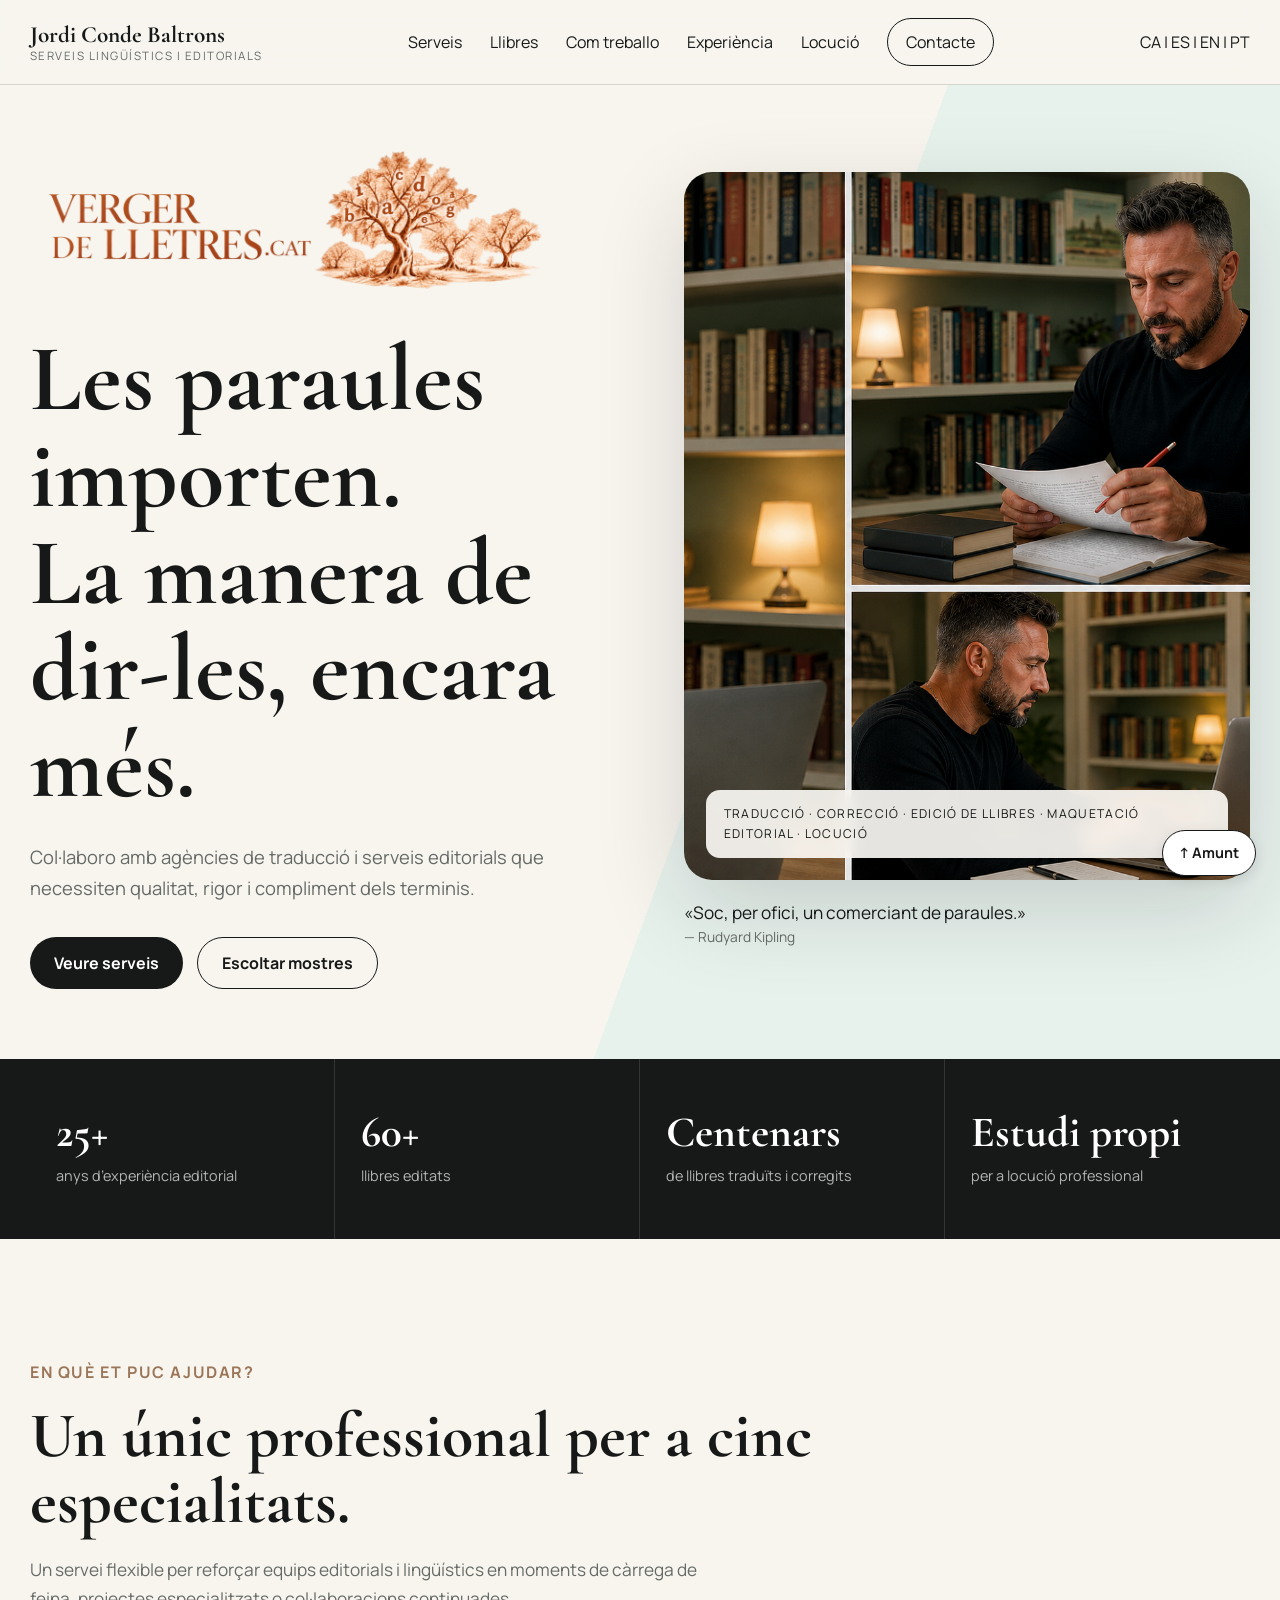
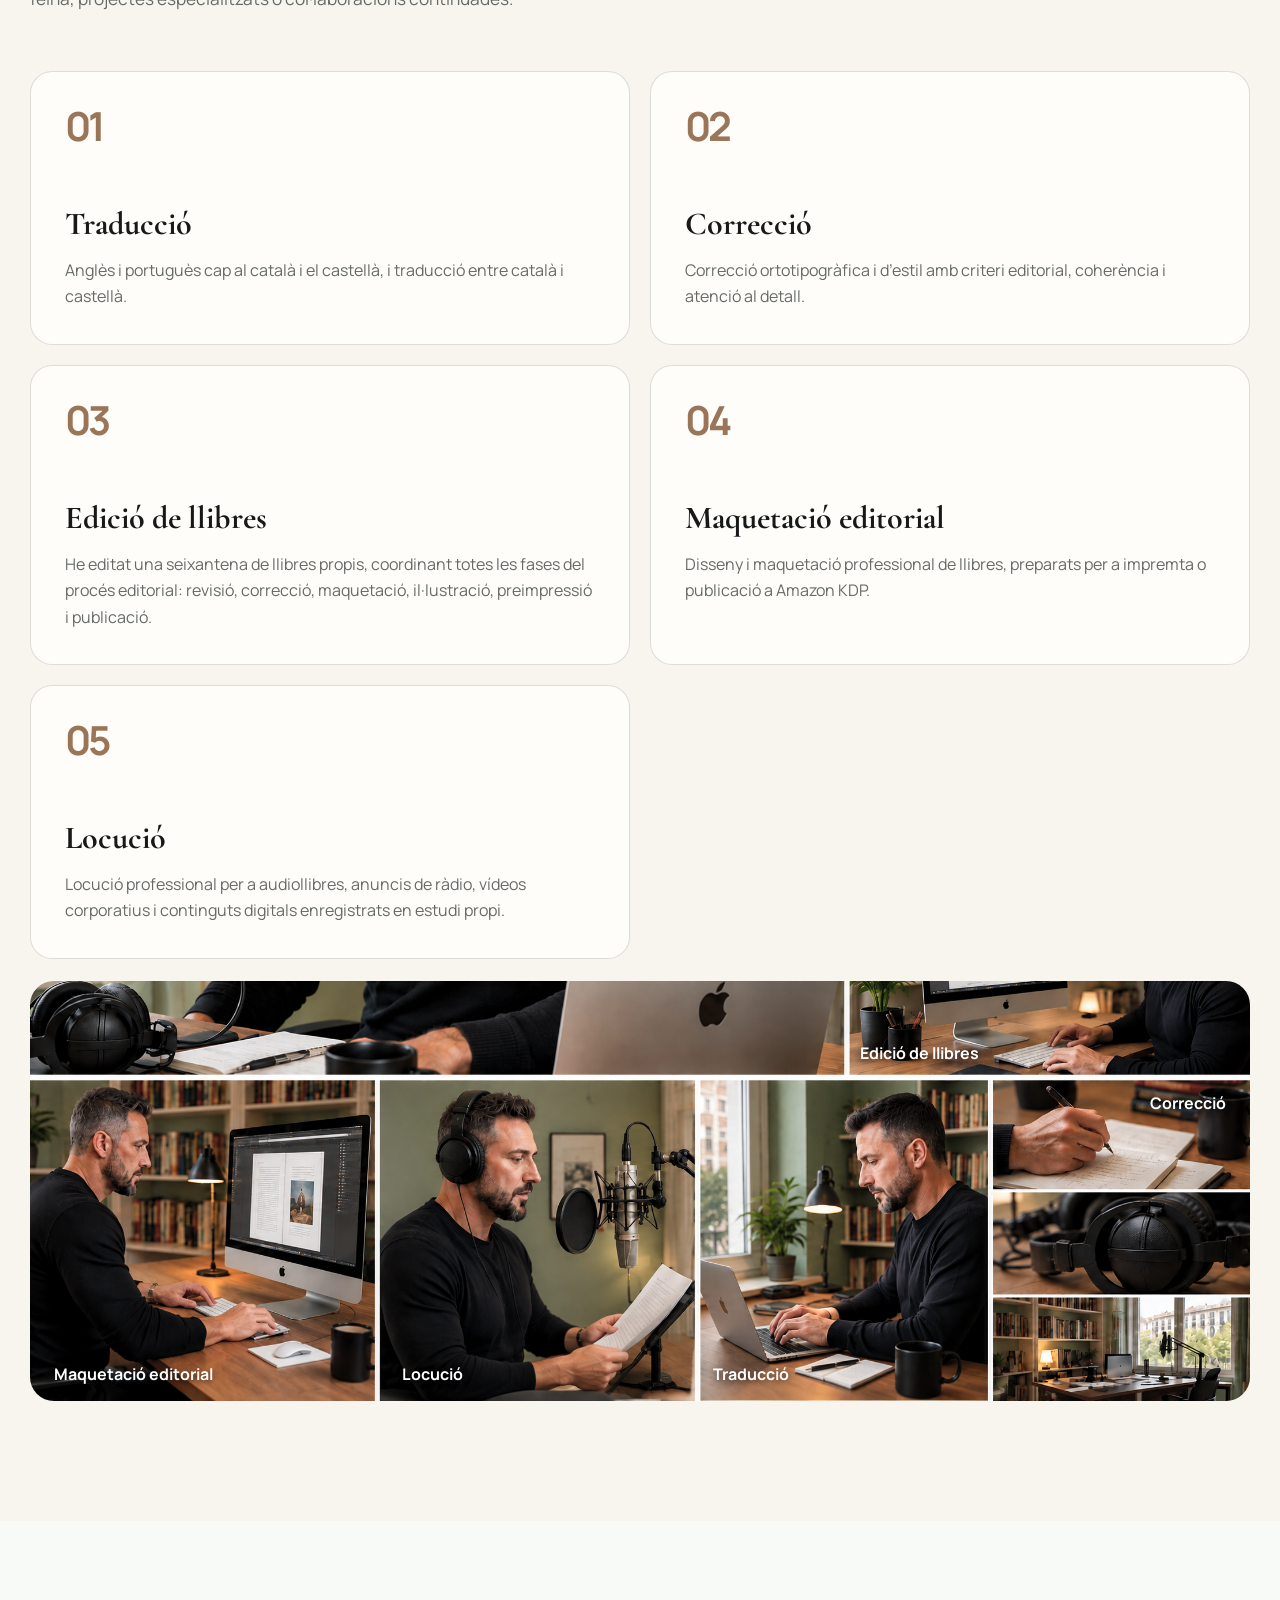
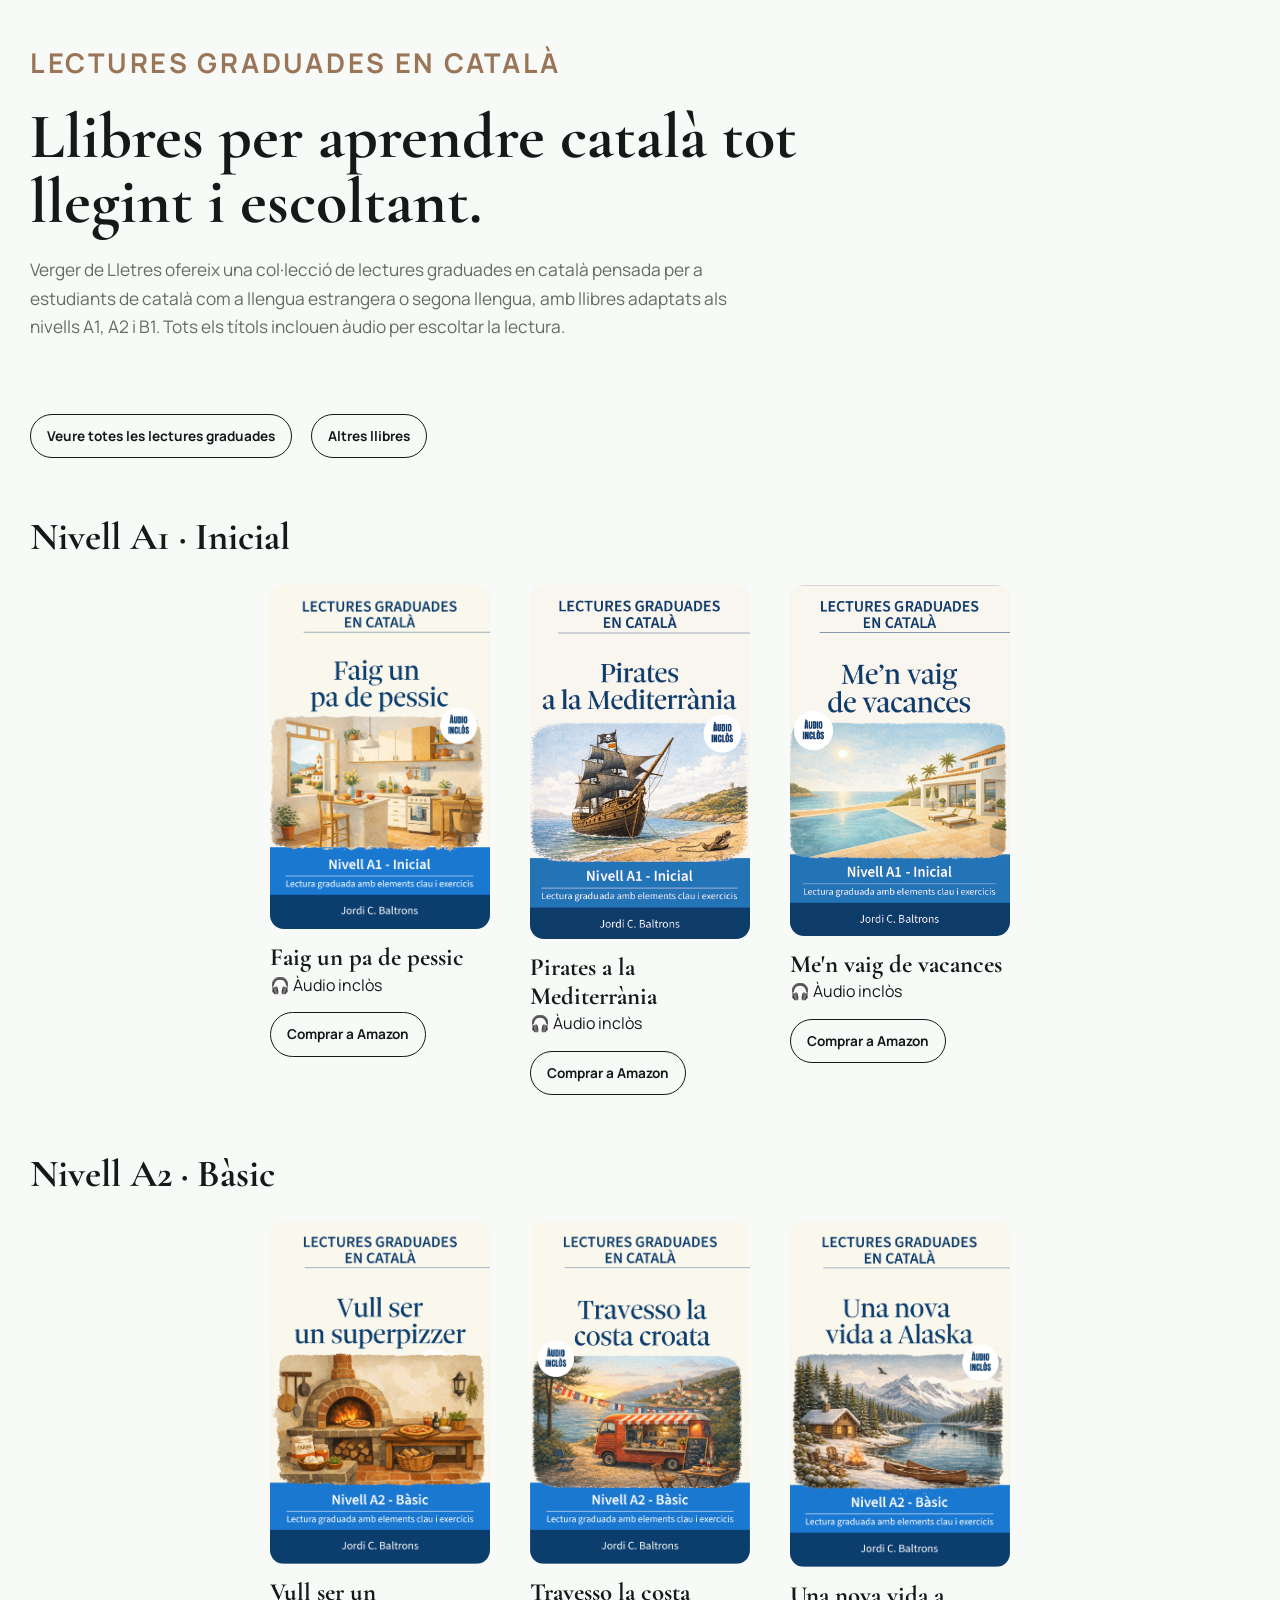
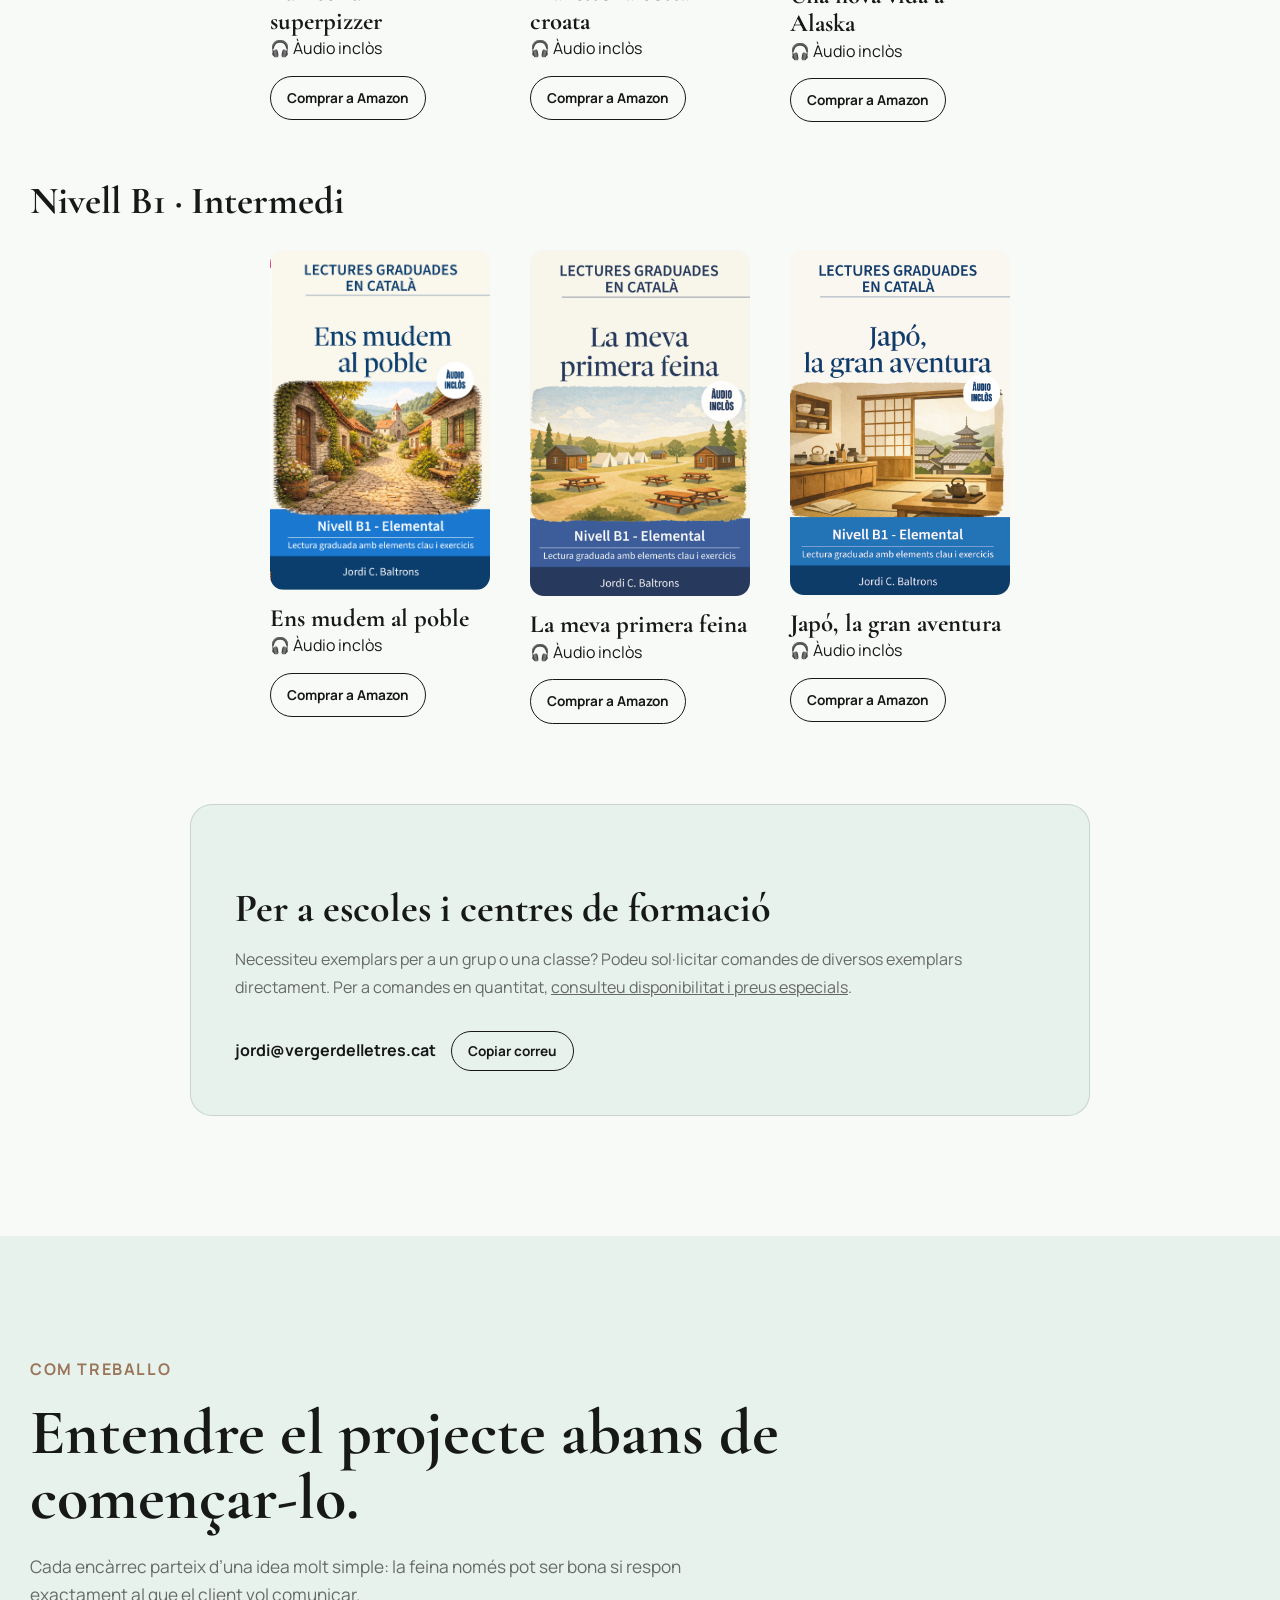
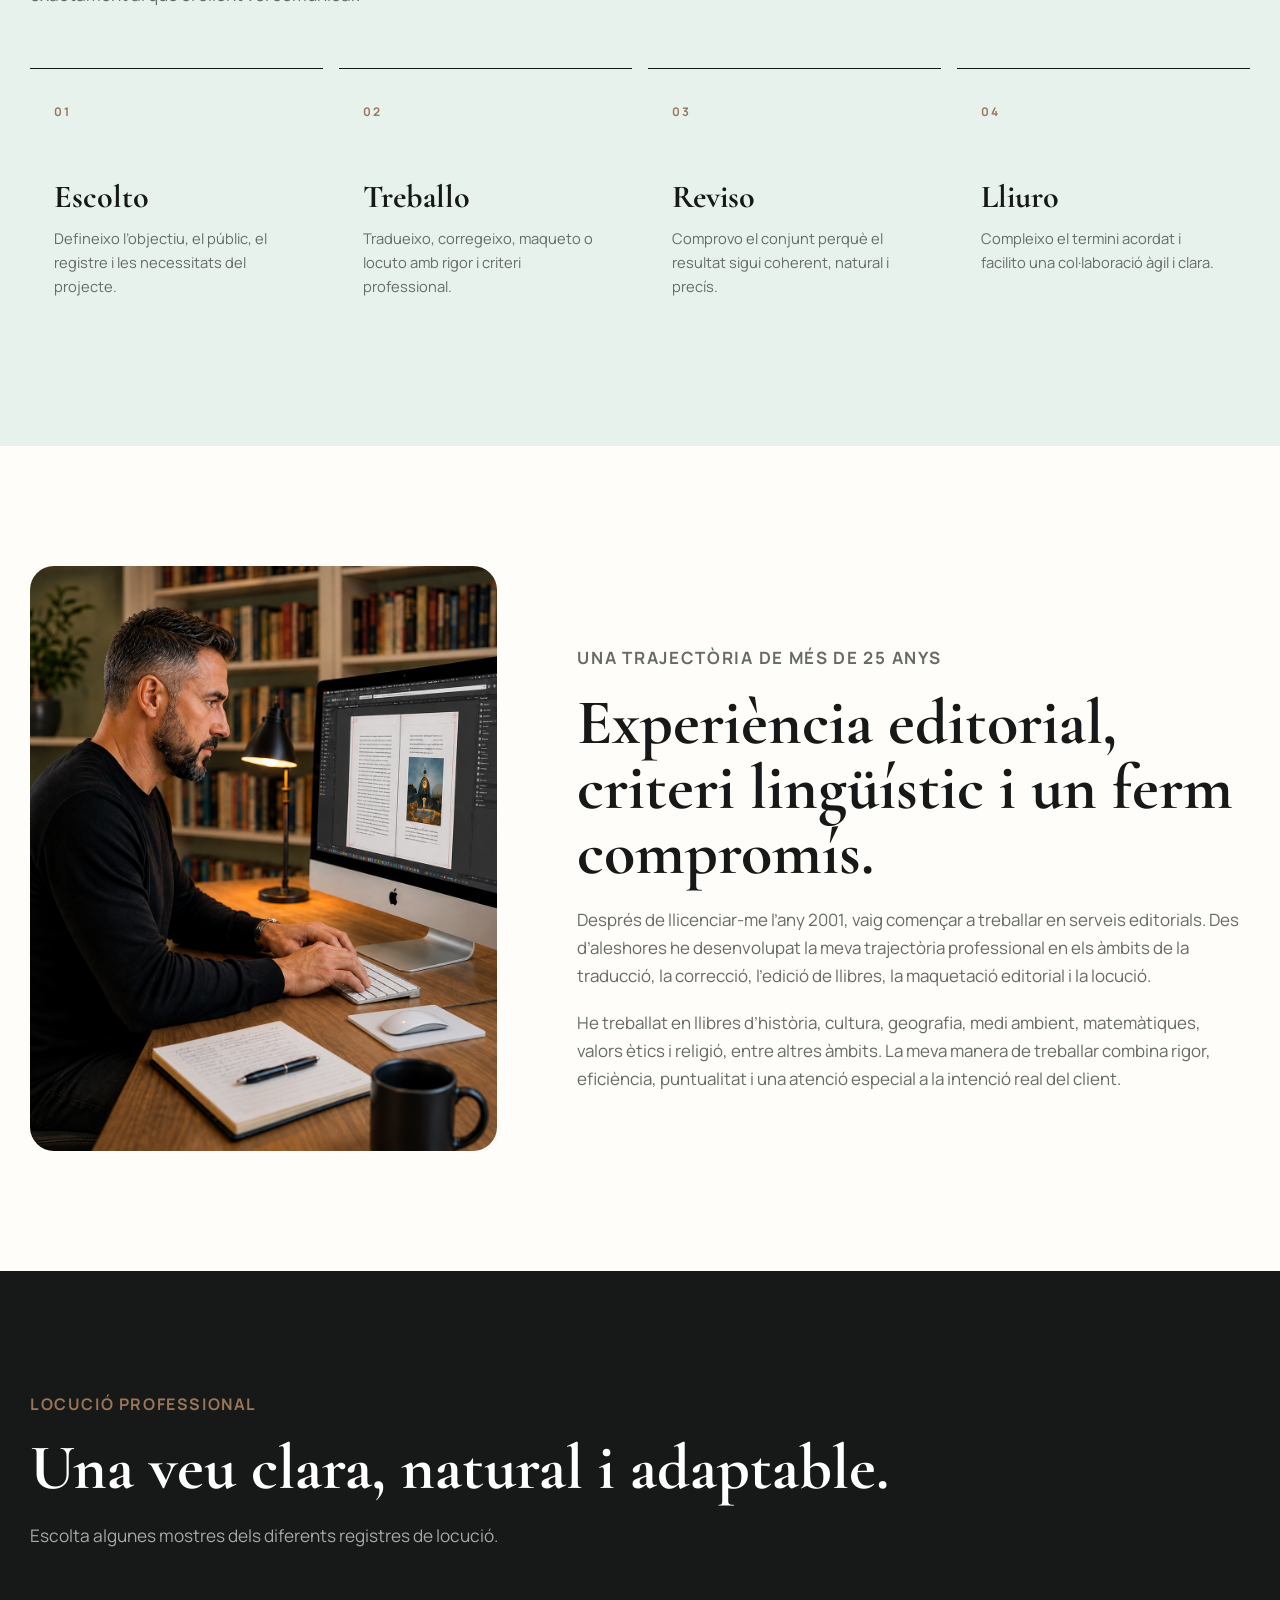
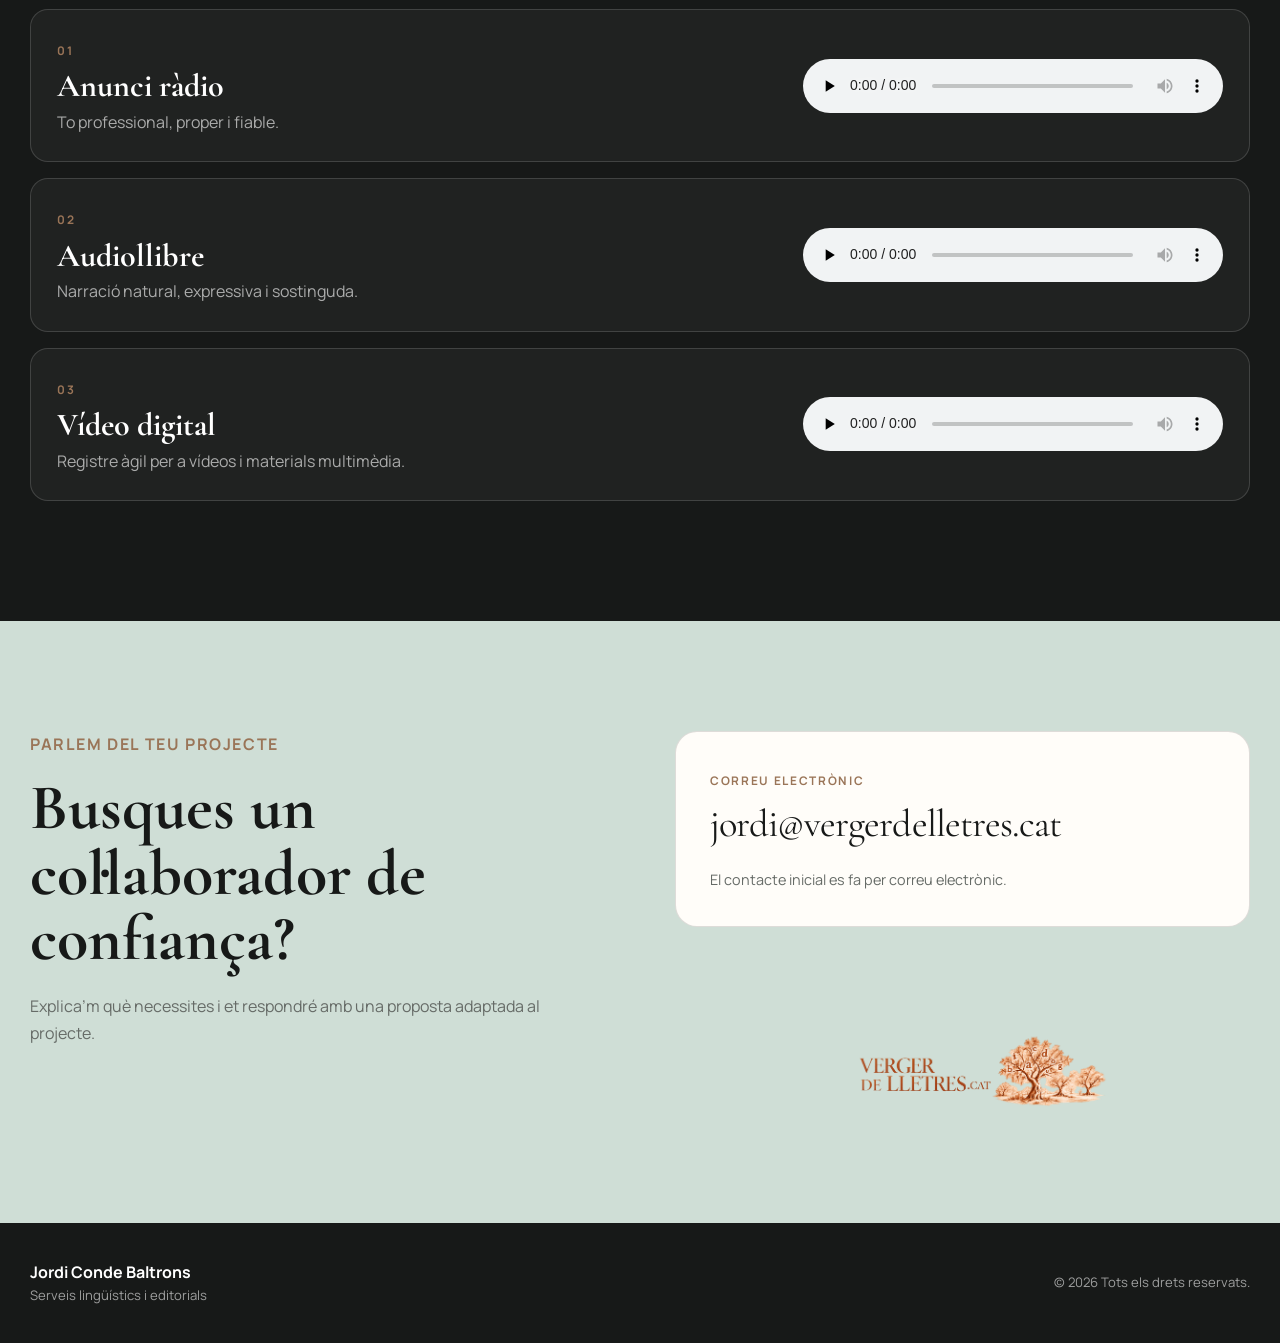
==== index.html @ 5a465ce7 "Update index.html" ====
<!DOCTYPE html>

<html lang="ca"><head><meta charset="utf-8"/><meta content="width=device-width,initial-scale=1" name="viewport"/><meta content="Verger de Lletres, de Jordi Conde Baltrons. Serveis lingüístics i editorials, edició de llibres i lectures graduades en català per als nivells A1, A2 i B1." name="description"/><title>Verger de Lletres | Jordi Conde Baltrons · Serveis lingüístics i editorials</title><link href="https://fonts.googleapis.com" rel="preconnect"/><link crossorigin="" href="https://fonts.gstatic.com" rel="preconnect"/><link href="https://fonts.googleapis.com/css2?family=Cormorant+Garamond:wght@500;600;700&amp;family=Manrope:wght@400;500;600;700&amp;display=swap" rel="stylesheet"/><link rel="canonical" href="https://vergerdelletres.cat/"/>
<link rel="icon" type="image/png" href="favicon-verger-de-lletres-512.png"/>
<link href="styles.css" rel="stylesheet"/></head><body>
<header class="header"><div class="wrap nav"><a class="identity" href="#inici"><strong>Jordi Conde Baltrons</strong><span>Serveis lingüístics i editorials</span></a><button aria-expanded="false" aria-label="Obrir el menú" class="menu-button">Menú</button><nav class="menu"><a href="#serveis">Serveis</a><a href="#llibres">Llibres</a><a href="#metode">Com treballo</a><a href="#perfil-professional">Experiència</a><a href="#veu">Locució</a><a class="menu-contact" href="#contacte">Contacte</a></nav><div aria-label="Selector d’idiomes" class="lang-selector"><a aria-current="page" class="active" href="index.html">CA</a> | <a href="es/index.html">ES</a> | <a href="en/index.html">EN</a> | <a href="pt/index.html">PT</a></div></div></header>
<main><section class="hero" id="inici"><div class="wrap hero-grid"><div class="hero-copy reveal"><img class="verger-logo" src="assets/verger-de-lletres.png" alt="Verger de Lletres.cat, un verger amb lletres entre les branques"/><h1>Les paraules importen.<br/>La manera de dir-les, encara més.</h1><p class="hero-intro">Col·laboro amb agències de traducció i serveis editorials que necessiten qualitat, rigor i compliment dels terminis.</p><div class="actions"><a class="btn primary" href="#serveis">Veure serveis</a><a class="btn secondary" href="#veu">Escoltar mostres</a></div></div><div class="hero-visual"><figure class="hero-image reveal"><img alt="Jordi Conde Baltrons treballant en un estudi de locució i edició" src="assets/hero-studio.png"/><figcaption>Traducció · Correcció · Edició de llibres · Maquetació editorial · Locució</figcaption>
</figure>
<div class="hero-quote">
  <p>«Soc, per ofici, un comerciant de paraules.»</p>
  <span>— Rudyard Kipling</span>
</div></div></div></section>
<section class="proof"><div class="wrap proof-grid"><article><strong>25+</strong><span>anys d’experiència editorial</span></article><article><strong>60+</strong><span>llibres editats</span></article><article><strong>Centenars</strong><span>de llibres traduïts i corregits</span></article><article><strong>Estudi propi</strong><span>per a locució professional</span></article></div></section>
<section class="section" id="serveis"><div class="wrap"><div class="section-head reveal"><p class="kicker">En què et puc ajudar?</p><h2>Un únic professional per a cinc especialitats.</h2><p>Un servei flexible per reforçar equips editorials i lingüístics en moments de càrrega de feina, projectes especialitzats o col·laboracions continuades.</p></div><div class="service-grid"><a class="service-card reveal service-link" href="serveis.html#traduccio">
  <span>01</span>
  <h3>Traducció</h3>
  <p>Anglès i portuguès cap al català i el castellà, i traducció entre català i castellà.</p>
</a><a class="service-card reveal service-link" href="serveis.html#correccio"><span>02</span><h3>Correcció</h3><p>Correcció ortotipogràfica i d’estil amb criteri editorial, coherència i atenció al detall.</p></a><a class="service-card reveal service-link" href="serveis.html#edicio"><span>03</span><h3>Edició de llibres</h3><p>He editat una seixantena de llibres propis, coordinant totes les fases del procés editorial: revisió, correcció, maquetació, il·lustració, preimpressió i publicació.</p></a><a class="service-card reveal service-link" href="serveis.html#maquetacio"><span>04</span><h3>Maquetació editorial</h3><p>Disseny i maquetació professional de llibres, preparats per a impremta o publicació a Amazon KDP.</p></a><a class="service-card reveal service-link" href="serveis.html#locucio"><span>05</span><h3>Locució</h3><p>Locució professional per a audiollibres, anuncis de ràdio, vídeos corporatius i continguts digitals enregistrats en estudi propi.</p></a></div><figure class="wide-image services-collage reveal">
  <img alt="Traducció, correcció, edició de llibres, maquetació editorial i locució" src="assets/services-collage.png"/>

  <span class="collage-label collage-maquetacio">Maquetació editorial</span>
  <span class="collage-label collage-locucio">Locució</span>
  <span class="collage-label collage-traduccio">Traducció</span>
  <span class="collage-label collage-correccio">Correcció</span>
  <span class="collage-label collage-edicio">Edició de llibres</span>
</figure></div></section>
<section class="section books-section" id="llibres">
<div class="wrap">
<div class="section-head reveal">
<p class="kicker books-kicker">Lectures graduades en català</p>
<h2>Llibres per aprendre català tot llegint i escoltant.</h2>
<p>Verger de Lletres ofereix una col·lecció de lectures graduades en català pensada per a estudiants de català com a llengua estrangera o segona llengua, amb llibres adaptats als nivells A1, A2 i B1. Tots els títols inclouen àudio per escoltar la lectura.</p>
</div>
  <p>
  <a class="book-buy" href="lectures-graduades-catala.html" target="_blank" rel="noopener">Veure totes les lectures graduades</a>
  <a class="book-buy" href="altres-llibres.html">Altres llibres</a>
</p>
  <div class="books-level reveal">
<h3>Nivell A1 · Inicial</h3>
<div class="books-grid">

<article class="book-card">
<img src="assets/a1-faig-pa-pessic.png" alt="Faig un pa de pessic, lectura graduada en català nivell A1"/>
<h4>Faig un pa de pessic</h4>
  <p class="book-audio">🎧 Àudio inclòs</p>
<a class="book-buy" href="https://amzn.eu/d/0dkGX2BU" target="_blank" rel="noopener">Comprar a Amazon</a>
</article>

<article class="book-card">
<img src="assets/a1-pirates-mediterrania.png" alt="Pirates a la Mediterrània, lectura graduada en català nivell A1"/>
<h4>Pirates a la Mediterrània</h4>
  <p class="book-audio">🎧 Àudio inclòs</p>
  <a class="book-buy" href="https://amzn.eu/d/05SJT7YZ" target="_blank" rel="noopener">Comprar a Amazon</a>
</article>

<article class="book-card">
<img src="assets/a1-vacances.png" alt="Me'n vaig de vacances, lectura graduada en català nivell A1"/>
<h4>Me'n vaig de vacances</h4>
  <p class="book-audio">🎧 Àudio inclòs</p>
  <a class="book-buy" href="https://amzn.eu/d/0hh5eouQ" target="_blank" rel="noopener">Comprar a Amazon</a>
</article>

</div>
</div>
  <div class="books-level reveal">
<h3>Nivell A2 · Bàsic</h3>
<div class="books-grid">

<article class="book-card">
<img src="assets/a2-superpizzer.png" alt="Vull ser un superpizzer, lectura graduada en català nivell A2"/>
<h4>Vull ser un superpizzer</h4>
  <p class="book-audio">🎧 Àudio inclòs</p>
  <a class="book-buy" href="https://amzn.eu/d/084opGS4" target="_blank" rel="noopener">Comprar a Amazon</a>
</article>

<article class="book-card">
<img src="assets/a2-costa-croata.png" alt="Travesso la costa croata, lectura graduada en català nivell A2"
/>
<h4>Travesso la costa croata</h4>
  <p class="book-audio">🎧 Àudio inclòs</p>
  <a class="book-buy" href="https://amzn.eu/d/09eBV5z9" target="_blank" rel="noopener">Comprar a Amazon</a>
</article>

<article class="book-card">
<img src="assets/a2-alaska.png" alt="Una nova vida a Alaska, lectura graduada en català nivell A2"/>
<h4>Una nova vida a Alaska</h4>
  <p class="book-audio">🎧 Àudio inclòs</p>
  <a class="book-buy" href="https://amzn.eu/d/03r7WmsE" target="_blank" rel="noopener">Comprar a Amazon</a>
</article>

</div>
</div>
  <div class="books-level reveal">
<h3>Nivell B1 · Intermedi</h3>
<div class="books-grid">

<article class="book-card">
<img src="assets/b1-mudem-poble.png" alt="Ens mudem al poble, lectura graduada en català nivell B1"/>
<h4>Ens mudem al poble</h4>
  <p class="book-audio">🎧 Àudio inclòs</p>
  <a class="book-buy" href="https://amzn.eu/d/024aJcAs" target="_blank" rel="noopener">Comprar a Amazon</a>
</article>

<article class="book-card">
<img src="assets/b1-primera-feina.png" alt="La meva primera feina, lectura graduada en català nivell B1"/>
<h4>La meva primera feina</h4>
  <p class="book-audio">🎧 Àudio inclòs</p>
  <a class="book-buy" href="https://amzn.eu/d/06HYUktu" target="_blank" rel="noopener">Comprar a Amazon</a>
</article>

<article class="book-card">
<img src="assets/b1-japo.png" alt="Japó, la gran aventura, lectura graduada en català nivell B1"/>
<h4>Japó, la gran aventura</h4>
  <p class="book-audio">🎧 Àudio inclòs</p>
  <a class="book-buy" href="https://amzn.eu/d/0caJw5vb" target="_blank" rel="noopener">Comprar a Amazon</a>
</article>

</div>
</div>
  <div class="schools-box reveal">
<h3>Per a escoles i centres de formació</h3>
<p>Necessiteu exemplars per a un grup o una classe? Podeu sol·licitar comandes de diversos exemplars directament. Per a comandes en quantitat, <a href="lectures-graduades-catala.html" style="color: inherit; text-decoration: underline;">consulteu disponibilitat i preus especials</a>.</p>
<a class="school-email" href="mailto:jordi@vergerdelletres.cat">jordi@vergerdelletres.cat</a>
<button class="copy-email" type="button" data-email="jordi@vergerdelletres.cat">Copiar correu</button>
</div>
</div>
</section><section class="section method" id="metode"><div class="wrap"><div class="section-head reveal"><p class="kicker">Com treballo</p><h2>Entendre el projecte abans de començar-lo.</h2><p>Cada encàrrec parteix d’una idea molt simple: la feina només pot ser bona si respon exactament al que el client vol comunicar.</p></div><div class="steps"><article class="step reveal"><span>01</span><h3>Escolto</h3><p>Defineixo l’objectiu, el públic, el registre i les necessitats del projecte.</p></article><article class="step reveal"><span>02</span><h3>Treballo</h3><p>Tradueixo, corregeixo, maqueto o locuto amb rigor i criteri professional.</p></article><article class="step reveal"><span>03</span><h3>Reviso</h3><p>Comprovo el conjunt perquè el resultat sigui coherent, natural i precís.</p></article><article class="step reveal"><span>04</span><h3>Lliuro</h3><p>Compleixo el termini acordat i facilito una col·laboració àgil i clara.</p></article></div></div></section>
<section class="section about" id="perfil-professional"><div class="wrap about-grid"><figure class="portrait reveal"><img alt="Jordi Conde Baltrons treballant en un projecte editorial" src="assets/jordi-portrait.png"/></figure><div class="about-copy reveal"><p class="kicker">Una trajectòria de més de 25 anys</p><h2>Experiència editorial, criteri lingüístic i un ferm compromís.</h2><p>Després de llicenciar-me l’any 2001, vaig començar a treballar en serveis editorials. Des d’aleshores he desenvolupat la meva trajectòria professional en els àmbits de la traducció, la correcció, l’edició de llibres, la maquetació editorial i la locució.</p><p>He treballat en llibres d’història, cultura, geografia, medi ambient, matemàtiques, valors ètics i religió, entre altres àmbits. La meva manera de treballar combina rigor, eficiència, puntualitat i una atenció especial a la intenció real del client.</p></div></div></section>
<section class="section voice" id="veu"><div class="wrap"><div class="section-head reveal"><p class="kicker">Locució professional</p><h2>Una veu clara, natural i adaptable.</h2><p>Escolta algunes mostres dels diferents registres de locució.</p></div><div class="audio-grid"><article class="audio-card reveal"><div><span>01</span><h3>Anunci ràdio</h3><p>To professional, proper i fiable.</p></div><audio controls="" preload="none"><source src="audio/radio.mp3" type="audio/mpeg"/></audio></article><article class="audio-card reveal"><div><span>02</span><h3>Audiollibre</h3><p>Narració natural, expressiva i sostinguda.</p></div><audio controls="" preload="none"><source src="audio/audiollibre.mp3" type="audio/mpeg"/></audio></article><article class="audio-card reveal"><div><span>03</span><h3>Vídeo digital</h3><p>Registre àgil per a vídeos i materials multimèdia.</p></div><audio controls="" preload="none"><source src="audio/videodigital.mp3" type="audio/mpeg"/></audio></article></div></div></section>
<section class="contact" id="contacte"><div class="wrap contact-grid"><div class="reveal"><p class="kicker">Parlem del teu projecte</p><h2>Busques un col·laborador de confiança?</h2><p>Explica’m què necessites i et respondré amb una proposta adaptada al projecte.</p></div><div class="contact-card reveal">
  <span>Correu electrònic</span>
  <a href="mailto:jordi@vergerdelletres.cat">jordi@vergerdelletres.cat</a>
  <p>El contacte inicial es fa per correu electrònic.</p>
</div>
</div>

<img class="contact-logo" src="assets/verger-de-lletres.png" alt="Verger de Lletres">

</section></main>
<footer><div class="wrap footer-inner"><div><strong>Jordi Conde Baltrons</strong><span>Serveis lingüístics i editorials</span></div><p>© <span id="year"></span> Tots els drets reservats.</p></div></footer>
 <a class="back-to-top" href="#top" aria-label="Tornar al principi de la pàgina">↑ Amunt</a> <script src="script.js"></script></body></html>
---- styles.css ----
:root{--mint:#e8f2ed;--mint-deep:#cfded6;--paper:#f8f5ef;--white:#fffdf9;--ink:#171918;--muted:#666b67;--bronze:#9a7558;--line:rgba(23,25,24,.14);--max:1220px}*{box-sizing:border-box;margin:0;padding:0}html{scroll-behavior:smooth}body{font-family:Manrope,system-ui,sans-serif;background:var(--paper);color:var(--ink);line-height:1.65}img{display:block;width:100%}a{color:inherit;text-decoration:none}.wrap{width:min(calc(100% - 40px),var(--max));margin:auto}.header{position:sticky;top:0;z-index:50;background:rgba(248,245,239,.88);backdrop-filter:blur(16px);border-bottom:1px solid var(--line)}.nav{min-height:84px;display:flex;justify-content:space-between;align-items:center;gap:30px}.identity{display:flex;flex-direction:column;line-height:1.15}.identity strong{font-family:"Cormorant Garamond",serif;font-size:1.45rem}.identity span{font-size:.72rem;text-transform:uppercase;letter-spacing:.13em;color:var(--muted)}.menu{display:flex;align-items:center;gap:28px;font-size:1rem}.menu a{transition:.2s}.menu a:hover{color:var(--bronze)}.menu-contact{border:1px solid var(--ink);border-radius:999px;padding:10px 18px}.menu-button{display:none;background:transparent;border:0;font:inherit;font-weight:700}.hero{padding:90px 0 70px;background:linear-gradient(110deg,var(--paper) 0 58%,var(--mint) 58% 100%)}.hero-grid{display:grid;grid-template-columns:1.02fr .98fr;gap:64px;align-items:center}.kicker{text-transform:uppercase;letter-spacing:.10em;font-weight:700;font-size:1rem;color:var(--bronze);margin-bottom:18px}h1,h2,h3{font-family:"Cormorant Garamond",serif;line-height:1.02}h1{font-size:clamp(3.8rem,7.4vw,7.3rem);max-width:840px;margin-bottom:28px}h2{font-size:clamp(2.8rem,5vw,5rem);max-width:890px}h3{font-size:2rem}.hero-intro{font-size:1.15rem;color:var(--muted);max-width:650px}.actions{display:flex;gap:14px;flex-wrap:wrap;margin-top:34px}.btn{display:inline-flex;align-items:center;justify-content:center;min-height:52px;padding:0 24px;border-radius:999px;font-weight:700;transition:.2s}.btn:hover{transform:translateY(-2px)}.primary{background:var(--ink);color:white}.secondary{border:1px solid var(--ink)}.hero-image{position:relative}.hero-image img{aspect-ratio:4/5;object-fit:cover;border-radius:28px;box-shadow:0 30px 90px rgba(23,25,24,.16)}.hero-image figcaption{position:absolute;left:22px;right:22px;bottom:22px;background:rgba(255,253,249,.9);backdrop-filter:blur(8px);padding:14px 18px;border-radius:14px;font-size:.76rem;text-transform:uppercase;letter-spacing:.11em}.proof{background:var(--ink);color:white}.proof-grid{display:grid;grid-template-columns:repeat(4,1fr)}.proof article{min-height:180px;padding:38px 26px;border-right:1px solid rgba(255,255,255,.12);display:flex;flex-direction:column;justify-content:center}.proof article:last-child{border-right:0}.proof strong{font-family:"Cormorant Garamond",serif;font-size:2.7rem;line-height:1}.proof span{margin-top:10px;color:rgba(255,255,255,.68);font-size:.9rem}.section{padding:120px 0}.section-head{max-width:900px;margin-bottom:58px}.section-head>p:last-child{max-width:700px;margin-top:22px;color:var(--muted);font-size:1.08rem}.service-grid{display:grid;grid-template-columns:repeat(2,1fr);gap:20px}.service-card{background:var(--white);border:1px solid var(--line);border-radius:22px;padding:34px;min-height:260px}.service-card>span,.step>span,.audio-card span{font-size:.74rem;letter-spacing:.14em;color:var(--bronze);font-weight:700}.service-card h3{margin:60px 0 16px}.service-card p{color:var(--muted)}.wide-image{margin-top:22px;border-radius:24px;overflow:hidden}.wide-image img{height:420px;object-fit:cover}.method{background:var(--mint)}.steps{display:grid;grid-template-columns:repeat(4,1fr);gap:16px}.step{padding:28px 24px;border-top:1px solid var(--ink)}.step h3{margin:58px 0 12px}.step p{color:var(--muted);font-size:.92rem}.about{background:var(--white)}.about-grid{display:grid;grid-template-columns:.82fr 1.18fr;gap:80px;align-items:center}.portrait img{aspect-ratio:4/5;object-fit:cover;border-radius:24px}.about-copy p{font-size:1.06rem;color:var(--muted);margin-top:20px}.about-copy a{text-decoration:underline;text-underline-offset:3px}.voice{background:var(--ink);color:white}.voice .section-head>p:last-child{color:rgba(255,255,255,.62)}.audio-grid{display:grid;gap:16px}.audio-card{display:grid;grid-template-columns:1fr minmax(280px,420px);gap:30px;align-items:center;border:1px solid rgba(255,255,255,.15);border-radius:18px;padding:26px;background:rgba(255,255,255,.04)}.audio-card h3{margin:8px 0 6px}.audio-card p{color:rgba(255,255,255,.62)}audio{width:100%}.contact{padding:110px 0;background:var(--mint-deep)}.contact-grid{display:grid;grid-template-columns:1fr 1fr;gap:70px;align-items:start}.contact-grid>div>p:last-child{margin-top:22px;max-width:610px;color:var(--muted)}.contact-card{background:var(--white);border:1px solid var(--line);border-radius:22px;padding:34px}.contact-card span{font-size:.74rem;text-transform:uppercase;letter-spacing:.14em;color:var(--bronze);font-weight:700}.contact-card a{font-family:"Cormorant Garamond",serif;font-size:clamp(1.45rem,3vw,3rem);line-height:1.08;letter-spacing:-.025em;display:block;margin:12px 0 18px;white-space:nowrap}.contact-card p{color:var(--muted);font-size:.9rem}footer{background:var(--ink);color:white}.footer-inner{min-height:120px;display:flex;align-items:center;justify-content:space-between;gap:30px}.footer-inner div{display:flex;flex-direction:column}.footer-inner span,.footer-inner p{color:rgba(255,255,255,.58);font-size:.82rem}.reveal{opacity:0;transform:translateY(18px);transition:opacity .75s ease,transform .75s ease}.reveal.visible{opacity:1;transform:none}@media(max-width:900px){.hero{background:var(--paper)}.hero-grid,.about-grid,.contact-grid{grid-template-columns:1fr}.proof-grid{grid-template-columns:repeat(2,1fr)}.service-grid{grid-template-columns:1fr}.steps{grid-template-columns:repeat(2,1fr)}.audio-card{grid-template-columns:1fr}.menu{display:none;position:absolute;top:88px;left:20px;right:20px;flex-direction:column;align-items:stretch;background:var(--white);border:1px solid var(--line);padding:22px;border-radius:18px}.menu.open{display:flex}.menu-button{display:block}}@media(max-width:560px){.wrap{width:min(calc(100% - 28px),var(--max))}.hero,.section{padding:78px 0}h1{font-size:3.7rem}.proof-grid,.steps{grid-template-columns:1fr}.proof article{border-right:0;border-bottom:1px solid rgba(255,255,255,.12)}.proof article:last-child{border-bottom:0}.wide-image img{height:280px}.footer-inner{flex-direction:column;justify-content:center;text-align:center}}

@media(max-width:420px){.contact-card a{font-size:1.22rem;letter-spacing:-.035em}}
.books-kicker {
  font-size: 1.35rem;
}
.books-level {
  margin-top: 60px;
}

.books-level h3 {
  font-size: 2.4rem;
  margin-bottom: 28px;
}

.books-grid {
  display: grid;
  grid-template-columns: repeat(3, 220px);
  gap: 40px;
  justify-content: center;
}

.book-card img {
  width: 100%;
  border-radius: 14px;
}

.book-card h4 {
  font-family: "Cormorant Garamond", serif;
  font-size: 1.55rem;
  margin-top: 14px;
  line-height: 1.15;
}

.book-buy {
  display: inline-flex;
  align-items: center;
  justify-content: center;
  margin-top: 14px;
  padding: 10px 16px;
  border: 1px solid var(--ink);
  border-radius: 999px;
  font-size: .85rem;
  font-weight: 700;
  transition: .2s;
}

.book-buy:hover {
  background: var(--ink);
  color: white;
}

.schools-box {
  max-width: 850px;
  margin: 80px auto 0;
  padding: 36px 40px;
  background: var(--mint);
  border: 1px solid var(--line);
  border-radius: 22px;
}

.schools-box h3 {
  font-size: 2.2rem;
  margin-bottom: 12px;
}

.schools-box p {
  color: var(--muted);
  max-width: 700px;
}

.school-email {
  display: inline-block;
  margin-top: 20px;
  margin-right: 12px;
  font-weight: 700;
}

.copy-email {
  padding: 10px 16px;
  border: 1px solid var(--ink);
  border-radius: 999px;
  background: transparent;
  color: var(--ink);
  font-family: Manrope, system-ui, sans-serif;
  font-size: .85rem;
  font-weight: 700;
  cursor: pointer;
  transition: .2s;
}

.copy-email:hover {
  background: var(--ink);
  color: white;
}
.schools-box {
  max-width: 900px;
  padding: 44px;
}

.schools-box h2 {
  font-size: clamp(2.2rem, 4vw, 3.5rem);
  line-height: 1.1;
  margin-bottom: 28px;
}

.schools-box h3 {
  font-size: clamp(1.7rem, 3vw, 2.2rem);
  line-height: 1.15;
  margin-top: 36px;
  margin-bottom: 14px;
}

.schools-box p {
  max-width: 100%;
  margin-bottom: 16px;
  line-height: 1.75;
}

.schools-pricing {
  background: var(--white);
  border: 1px solid var(--line);
  border-radius: 18px;
  padding: 30px;
  margin: 34px 0;
}

.schools-pricing h3 {
  margin-top: 0;
}

.schools-pricing .schools-price {
  font-family: "Cormorant Garamond", serif;
  font-size: 4rem;
  font-weight: 700;
  line-height: 1.1;
  color: var(--ink);
  margin: 22px 0 8px;
}

.schools-price span {
  font-family: Manrope, system-ui, sans-serif;
  font-size: 1rem;
  font-weight: 400;
}

.schools-pricing ul {
  margin: 24px 0 0;
  padding-left: 22px;
}

.schools-pricing li {
  margin-bottom: 12px;
  line-height: 1.65;
}

.school-contact-btn {
  display: inline-flex;
  align-items: center;
  justify-content: center;
  padding: 14px 22px;
  margin-top: 14px;
  background: var(--ink);
  color: white;
  border-radius: 999px;
  font-size: .9rem;
  font-weight: 700;
  text-align: center;
  transition: .2s;
}

.school-contact-btn:hover {
  transform: translateY(-2px);
  background: var(--bronze);
}

.schools-email-row {
  display: flex;
  align-items: center;
  flex-wrap: wrap;
  gap: 12px;
  margin-top: 22px;
}

.schools-email-row .school-email {
  margin: 0;
  overflow-wrap: anywhere;
}

@media (max-width: 560px) {
  .schools-box {
    padding: 26px 20px;
  }

  .schools-pricing {
    padding: 24px 20px;
  }

  .schools-pricing .schools-price {
    font-size: 3.3rem;
  }

  .school-contact-btn {
    width: 100%;
  }
}
@media(max-width: 480px) {
  .books-grid {
    grid-template-columns: 220px;
    justify-content: center;
  }
}
.back-to-top {
  position: fixed;
  right: 24px;
  bottom: 24px;
  z-index: 1000;
  padding: 10px 16px;
  border: 1px solid var(--ink);
  border-radius: 999px;
  background: white;
  color: var(--ink);
  font-size: .9rem;
  font-weight: 700;
  text-decoration: none;
  box-shadow: 0 4px 14px rgba(0,0,0,.10);
  transition: .2s;
}

.back-to-top:hover {
  transform: translateY(-3px);
}
.back-home {
  display: inline-block;
  margin: 28px 0 0 28px;
  padding: 9px 14px;
  border: 1px solid var(--line);
  border-radius: 999px;
  color: var(--ink);
  font-size: .85rem;
  font-weight: 700;
  text-decoration: none;
  transition: .2s;
}

.back-home:hover {
  transform: translateX(-3px);
  background: var(--mint);
}

.curiosity-grid {
  margin-top: 50px;
  display: flex;
  flex-direction: column;
  gap: 45px;
}

.curiosity-card {
  display: flex;
  align-items: center;
  gap: 36px;
  max-width: 760px;
  margin: 0 auto;
}

.curiosity-card img {
  width: 155px;
  height: auto;
  flex-shrink: 0;
  border-radius: 8px;
}

.curiosity-info {
  flex: 1;
}

.curiosity-info h3 {
  font-family: "Cormorant Garamond", serif;
  font-size: 1.8rem;
  line-height: 1.15;
  margin-bottom: 10px;
}

.curiosity-info p {
  color: var(--muted);
  line-height: 1.65;
}

.collection-link {
  text-align: center;
  margin-top: 55px;

}
.curiosity-info h2 {
  font-family: "Cormorant Garamond", serif;
  font-size: 2rem;
  line-height: 1.15;
  margin-bottom: 10px;
}

.collection-title {
  font-size: 2.9rem;
}

.collection-banner {
  max-width: 900px;
  margin: 40px auto 0;
  padding: 0 24px;
}

.collection-banner img {
  width: 100%;
  height: auto;
  display: block;
  border-radius: 12px;
}

.collection-section {
  padding-top: 55px;
}

.graded-banner {
  max-width: 900px;
  margin: 40px auto 0;
  padding: 0 24px;
}

.graded-banner img {
  width: 100%;
  height: auto;
  display: block;
  border-radius: 12px;
}

.graded-section {
  padding-top: 55px;
}

.books-section {
  background: #f7faf7;
}

/* Logotip Verger de Lletres a la pàgina inicial */
.verger-logo {
  display: block;
  width: 100%;
  max-width: 520px;
  height: auto;
  margin: 0 0 28px 0;
}

@media (min-width: 901px) {
  .hero {
    padding-top: 45px;
  }
}

/* Apartat Dibuixant el català */
.dibuixant-section {
  padding: 70px 0;
  background: #f7faf7;
  text-align: center;
}

.dibuixant-section h2 {
  margin-bottom: 18px;
}

.dibuixant-section > .wrap > p {
  max-width: 700px;
  margin: 0 auto 42px;
}

.dibuixant-grid {
  display: grid;
  grid-template-columns: repeat(2, minmax(0, 1fr));
  gap: 48px;
  max-width: 850px;
  margin: 0 auto;
}

.dibuixant-book {
  display: flex;
  flex-direction: column;
  align-items: center;
}

.dibuixant-book > a:first-child {
  width: 100%;
  max-width: 270px;
}

.dibuixant-book img {
  width: 100%;
  height: auto;
  border-radius: 5px;
  box-shadow: 0 8px 24px rgba(0, 0, 0, 0.12);
}

.dibuixant-book h3 {
  margin: 24px 0 12px;
  font-size: 1.25rem;
}

.dibuixant-level {
  margin-bottom: 16px;
}

.dibuixant-btn {
  display: inline-block;
  margin-top: auto;
  padding: 12px 22px;
  border-radius: 6px;
  background: #9a7558;
  color: #fff;
  text-decoration: none;
  font-weight: 600;
}

.dibuixant-btn:hover {
  background: #78583f;
}

@media (max-width: 600px) {
  .dibuixant-grid {
    grid-template-columns: 1fr;
    gap: 48px;
  }
}

/* Espai entre les pastilles de l'apartat de llibres */
a.book-buy + a.book-buy {
  margin-left: 16px;
}

/* Pàgina Altres llibres */
.altres-llibres-page {
  padding: 65px 0 90px;
  background: #f8f5ef;
  text-align: center;
}

.altres-llibres-page h1 {
  font-size: clamp(2.5rem, 5vw, 4.5rem);
  margin: 0 auto 45px;
}

.altres-llibre-destacat {
  max-width: 620px;
  margin: 0 auto 75px;
}

.altres-llibre-destacat img {
  display: block;
  width: 100%;
  max-width: 260px;
  height: auto;
  margin: 0 auto 25px;
  border-radius: 5px;
  box-shadow: 0 8px 24px rgba(0, 0, 0, 0.12);
}

.altres-llibre-destacat h2 {
  margin-bottom: 18px;
}

.altres-llibre-destacat p {
  margin: 0 auto 25px;
  max-width: 550px;
}

.altres-cuina {
  padding-top: 45px;
  border-top: 1px solid rgba(23, 25, 24, 0.14);
}

.altres-cuina > h2 {
  margin-bottom: 40px;
}

.altres-cuina-grid {
  display: grid;
  grid-template-columns: repeat(2, minmax(0, 1fr));
  gap: 50px;
  max-width: 850px;
  margin: 0 auto;
}

.altres-cuina-llibre {
  display: flex;
  flex-direction: column;
  align-items: center;
}

.altres-cuina-llibre img {
  width: 100%;
  max-width: 250px;
  height: auto;
  margin-bottom: 24px;
  border-radius: 5px;
  box-shadow: 0 8px 24px rgba(0, 0, 0, 0.12);
}

.altres-cuina-llibre h3 {
  margin-bottom: 12px;
}

.altres-cuina-llibre p {
  margin-bottom: 22px;
}

.altres-cuina-llibre .book-buy {
  margin-top: auto;
}

@media (max-width: 600px) {
  .altres-cuina-grid {
    grid-template-columns: 1fr;
    gap: 55px;
  }
}

/* Pàgina de serveis */

.serveis-page {
  background: #f8f5ef;
  color: #171918;
}

.serveis-intro {
  padding: 40px 0 85px;
  text-align: center;
}

.serveis-intro h1 {
  font-size: clamp(2.5rem, 5vw, 4.5rem);
  max-width: 1000px;
  margin: 0 auto 25px;
}

.serveis-intro p {
  max-width: 780px;
  margin: 0 auto;
  font-size: 1.2rem;
  line-height: 1.7;
}

.servei-detall {
  padding: 85px 0;
  border-top: 1px solid rgba(23, 25, 24, 0.14);
  scroll-margin-top: 30px;
}

.servei-detall:nth-of-type(even) {
  background: #e8f2ed;
}

/* Fotografia a l'esquerra i títol a la dreta */

.servei-capcalera {
  display: grid;
  grid-template-columns: minmax(0, 1fr) minmax(0, 1.1fr);
  gap: 55px;
  align-items: center;
  margin-bottom: 65px;
}

.servei-capcalera img {
  width: 100%;
  height: auto;
  aspect-ratio: 4 / 3;
  object-fit: cover;
  border-radius: 18px;
  box-shadow: 0 12px 35px rgba(0, 0, 0, 0.12);
}

.servei-capcalera-text {
  min-width: 0;
}

.servei-numero {
  display: block;
  color: #9a7558;
  font-size: clamp(6rem, 12vw, 11rem);
  font-weight: 800;
  line-height: 0.95;
  letter-spacing: -0.06em;
  margin-bottom: 22px;
}

.servei-capcalera h2 {
  font-size: clamp(3rem, 5.5vw, 5.5rem);
  line-height: 1.05;
  letter-spacing: -0.045em;
  overflow-wrap: break-word;
  margin-bottom: 25px;
}

.servei-frase {
  font-size: clamp(1.4rem, 2.3vw, 2rem);
  font-weight: 800;
  line-height: 1.35;
  max-width: 580px;
}

/* Textos explicatius */

.servei-contingut {
  max-width: 900px;
  margin: 0 auto;
  font-size: 1.08rem;
  line-height: 1.8;
}

.servei-contingut p {
  margin-bottom: 20px;
}

.servei-contingut h3 {
  font-size: clamp(1.5rem, 2.5vw, 2rem);
  line-height: 1.25;
  margin: 48px 0 22px;
}

.servei-contingut ul {
  padding-left: 28px;
  margin-bottom: 25px;
}

.servei-contingut li {
  margin-bottom: 10px;
}

/* Botons */

.servei-contacte,
.servei-mostres {
  display: inline-block;
  padding: 14px 24px;
  border-radius: 8px;
  background: #9a7558;
  color: #fff;
  font-weight: 700;
  line-height: 1.4;
  text-decoration: none;
}

.servei-contacte:hover,
.servei-mostres:hover {
  background: #78583f;
}

.servei-mostres {
  margin-bottom: 15px;
}

/* Adaptació a mòbils */

@media (max-width: 800px) {
  .serveis-intro {
    padding: 55px 0;
  }

  .servei-detall {
    padding: 60px 0;
  }

  .servei-capcalera {
    grid-template-columns: 1fr;
    gap: 30px;
    margin-bottom: 45px;
  }

  .servei-capcalera img {
    max-width: 600px;
  }

  .servei-numero {
    font-size: clamp(5rem, 18vw, 8rem);
  }

  .servei-capcalera h2 {
    font-size: clamp(2.8rem, 9vw, 4.5rem);
  }

  .servei-frase {
    font-size: clamp(1.35rem, 5vw, 1.8rem);
  }
}

/* Logotip de la pàgina de serveis */

.serveis-logo {
  display: block;
  width: fit-content;
  max-width: 90%;
  margin: 35px auto 10px;
}

.serveis-logo img {
  display: block;
  width: 550px;
  max-width: 100%;
  height: auto;
}

/* Botons per escriure amb Gmail */

.servei-gmail {
  display: inline-block;
  padding: 14px 24px;
  margin: 10px 0 0 10px;
  border-radius: 8px;
  background: #365c4b;
  color: #fff;
  font-weight: 700;
  line-height: 1.4;
  text-decoration: none;
}

.servei-gmail:hover {
  background: #274537;
  color: #fff;
}

@media (max-width: 600px) {
  .servei-gmail {
    margin-left: 0;
  }
}

/* Números de les targetes de serveis de la pàgina principal */
.service-grid .service-card > span {
  font-size: 2.5rem;
  font-weight: 700;
  line-height: 1;
  letter-spacing: -0.08em;
}

/* Logo petit a la zona de contacte */
.contact-logo {
  display: block;
  width: 260px;
  max-width: 90%;
  height: auto;
  margin: -20px auto 0;
transform: translateX(340px);
}

/* Frase personal de la secció de cuina */
.cuina-passio {
  max-width: 760px;
  margin: 28px auto 50px;
  padding: 24px 32px;
  background: #e8f2ed;
  border-left: 5px solid #9a7558;
  border-radius: 10px;
  text-align: center;
}

.cuina-passio p {
  margin: 0;
  font-size: 1.25rem;
  line-height: 1.6;
  font-weight: 600;
  font-style: italic;
}

/* Títol Lectures graduades en català */
.books-kicker {
  font-size: 1.70rem;
}

/* Títol de la caixa per a escoles */
.schools-box h3 {
  font-size: 2.5rem;
}

/* Textos sobre el collage de serveis */
.services-collage {
  position: relative;
}

.services-collage .collage-label {
  position: absolute;
  z-index: 2;
  color: #fff;
  font-weight: 700;
  font-size: 1rem;
  line-height: 1.2;
  text-shadow: 0 2px 6px rgba(0,0,0,.65);
  pointer-events: none;
}

/* Maquetació editorial */
.collage-maquetacio {
  left: 2%;
  bottom: 4%;
}

/* Locució */
.collage-locucio {
  left: 30.5%;
  bottom: 4%;
}

/* Traducció */
.collage-traduccio {
  left: 56%;
  bottom: 4%;
}

/* Correcció */
.collage-correccio {
  right: 2%;
  top: 27%;
}

/* Edició de llibres */
.collage-edicio {
  left: 68%;
  top: 15%;
}

/* Títol principal de la pàgina de lectures graduades */
.graded-section .section-head h1 {
  font-size: clamp(2.8rem, 5vw, 4.8rem);
}

/* Formulari de comandes per a centres educatius */

.school-order {
  margin-top: 42px;
  padding-top: 8px;
  border-top: 1px solid var(--line);
}

.school-order > h3 {
  margin-top: 36px;
}

.order-books {
  margin-top: 28px;
  background: var(--white);
  border: 1px solid var(--line);
  border-radius: 18px;
  overflow: hidden;
}

.order-level {
  padding: 12px 20px;
  background: rgba(207, 222, 214, .55);
  border-top: 1px solid var(--line);
  border-bottom: 1px solid var(--line);
  font-size: .78rem;
  font-weight: 800;
  letter-spacing: .08em;
  text-transform: uppercase;
  color: var(--bronze);
}

.order-level:first-child {
  border-top: 0;
}

.order-book {
  display: grid;
  grid-template-columns: 1fr 90px;
  gap: 20px;
  align-items: center;
  min-height: 58px;
  padding: 9px 20px;
  border-bottom: 1px solid var(--line);
}

.order-book:last-child {
  border-bottom: 0;
}

.order-book label {
  font-size: .95rem;
  font-weight: 600;
}

.book-quantity {
  width: 78px;
  height: 40px;
  padding: 0 8px;
  border: 1px solid var(--line);
  border-radius: 8px;
  background: white;
  color: var(--ink);
  font-family: Manrope, system-ui, sans-serif;
  font-size: 1rem;
  text-align: center;
}

.book-quantity:focus,
.order-field input:focus,
.order-field textarea:focus {
  outline: 2px solid var(--bronze);
  outline-offset: 1px;
}

/* Resum de la comanda */

.order-summary {
  margin-top: 24px;
  padding: 24px 28px;
  background: var(--ink);
  color: white;
  border-radius: 18px;
}

.order-summary-row {
  display: flex;
  justify-content: space-between;
  align-items: center;
  gap: 20px;
  padding: 8px 0;
  font-size: .95rem;
}

.order-summary-row strong {
  font-size: 1rem;
}

.order-total {
  margin-top: 8px;
  padding-top: 16px;
  border-top: 1px solid rgba(255,255,255,.22);
}

.order-total span,
.order-total strong {
  font-size: 1.25rem;
  font-weight: 800;
}

.order-summary .order-message {
  margin: 14px 0 0;
  color: rgba(255,255,255,.68);
  font-size: .85rem;
  line-height: 1.5;
}

/* Dades del centre */

.order-customer {
  margin-top: 40px;
}

.order-customer h3 {
  margin-top: 0;
  margin-bottom: 22px;
}

.order-fields {
  display: grid;
  grid-template-columns: repeat(2, minmax(0, 1fr));
  gap: 18px;
}

.order-field {
  display: flex;
  flex-direction: column;
  gap: 7px;
}

.order-field-wide {
  grid-column: 1 / -1;
}

.order-field label {
  font-size: .82rem;
  font-weight: 700;
}

.order-field input,
.order-field textarea {
  width: 100%;
  border: 1px solid var(--line);
  border-radius: 9px;
  background: var(--white);
  color: var(--ink);
  padding: 12px 14px;
  font-family: Manrope, system-ui, sans-serif;
  font-size: .95rem;
}

.order-field input {
  min-height: 46px;
}

.order-field textarea {
  resize: vertical;
  min-height: 100px;
}

/* Botó d'enviament */

.school-order-submit {
  display: inline-flex;
  align-items: center;
  justify-content: center;
  min-height: 50px;
  margin-top: 26px;
  padding: 0 26px;
  border: 0;
  border-radius: 999px;
  background: var(--ink);
  color: white;
  font-family: Manrope, system-ui, sans-serif;
  font-size: .9rem;
  font-weight: 700;
  cursor: pointer;
  transition: .2s;
}

.school-order-submit:not(:disabled):hover {
  transform: translateY(-2px);
  background: var(--bronze);
}

.school-order-submit:disabled {
  opacity: .35;
  cursor: not-allowed;
}

/* Consultes */

.school-order-info {
  margin-top: 42px;
  padding-top: 28px;
  border-top: 1px solid var(--line);
}

.school-order-info > p {
  margin-bottom: 0;
}

/* Formulari en mòbil */

@media (max-width: 600px) {

  .order-book {
    grid-template-columns: 1fr 70px;
    gap: 12px;
    padding: 10px 14px;
  }

  .book-quantity {
    width: 64px;
  }

  .order-level {
    padding: 11px 14px;
  }

  .order-summary {
    padding: 20px;
  }

  .order-fields {
    grid-template-columns: 1fr;
  }

  .order-field-wide {
    grid-column: auto;
  }

  .school-order-submit {
    width: 100%;
  }
}

/* Ajust de mida dels textos del formulari */

.order-level {
  font-size: .9rem;
}

.order-summary-row {
  font-size: 1.05rem;
}

.order-summary-row strong {
  font-size: 1.08rem;
}

.order-total span,
.order-total strong {
  font-size: 1.35rem;
}

.order-summary .order-message {
  font-size: .95rem;
}

.order-field label {
  font-size: .92rem;
}

.order-delivery {
  margin: 18px 0 0;
  padding: 14px 18px;
  border-left: 3px solid var(--bronze);
  color: var(--ink) !important;
  font-size: .95rem;
  line-height: 1.6;
}

/* Confirmació de comanda enviada */

.order-success {
  margin-top: 24px;
  padding: 20px 22px;
  background: var(--white);
  border: 1px solid var(--mint-deep);
  border-left: 4px solid var(--bronze);
  border-radius: 12px;
}

.order-success strong {
  display: block;
  margin-bottom: 6px;
  font-size: 1.05rem;
  color: var(--ink);
}

.order-success p {
  margin: 0;
  color: var(--muted);
  font-size: .95rem;
  line-height: 1.6;
}

/* Separació entre el text de Dibuixant el català i els llibres */
.dibuixant-section > p {
  margin-bottom: 40px;
}

/* Fullet informatiu · Lectures graduades */

.schools-brochure {
  margin: 2.5rem -1.8rem;
  padding: 2rem 2.2rem;
  background: #eaf4ee;
  border-radius: 18px;
}

.schools-brochure h3 {
  margin-top: 0;
  margin-bottom: 0.7rem;
}

.schools-brochure p {
  margin-bottom: 1.4rem;
}

.schools-brochure-button {
  display: inline-block;
  padding: 0.85rem 1.35rem;
  background: #173f6b;
  color: #ffffff;
  text-decoration: none;
  font-weight: 600;
  border-radius: 8px;
  transition: transform 0.2s ease, background 0.2s ease;
}

.schools-brochure-button:hover {
  background: #0f3156;
  transform: translateY(-2px);
}

.hero-quote{
  margin-top:20px;
  text-align:left;
  font-family:Manrope,system-ui,sans-serif;
  font-size:1.08rem;
  line-height:1.45;
  color:var(--ink);
}

.hero-quote p{
  margin:0;
  font-style:normal;
  font-weight:400;
}

.hero-quote span{
  display:block;
  margin-top:2px;
  font-style:normal;
  font-weight:400;
  font-size:.86rem;
  color:var(--muted);
}
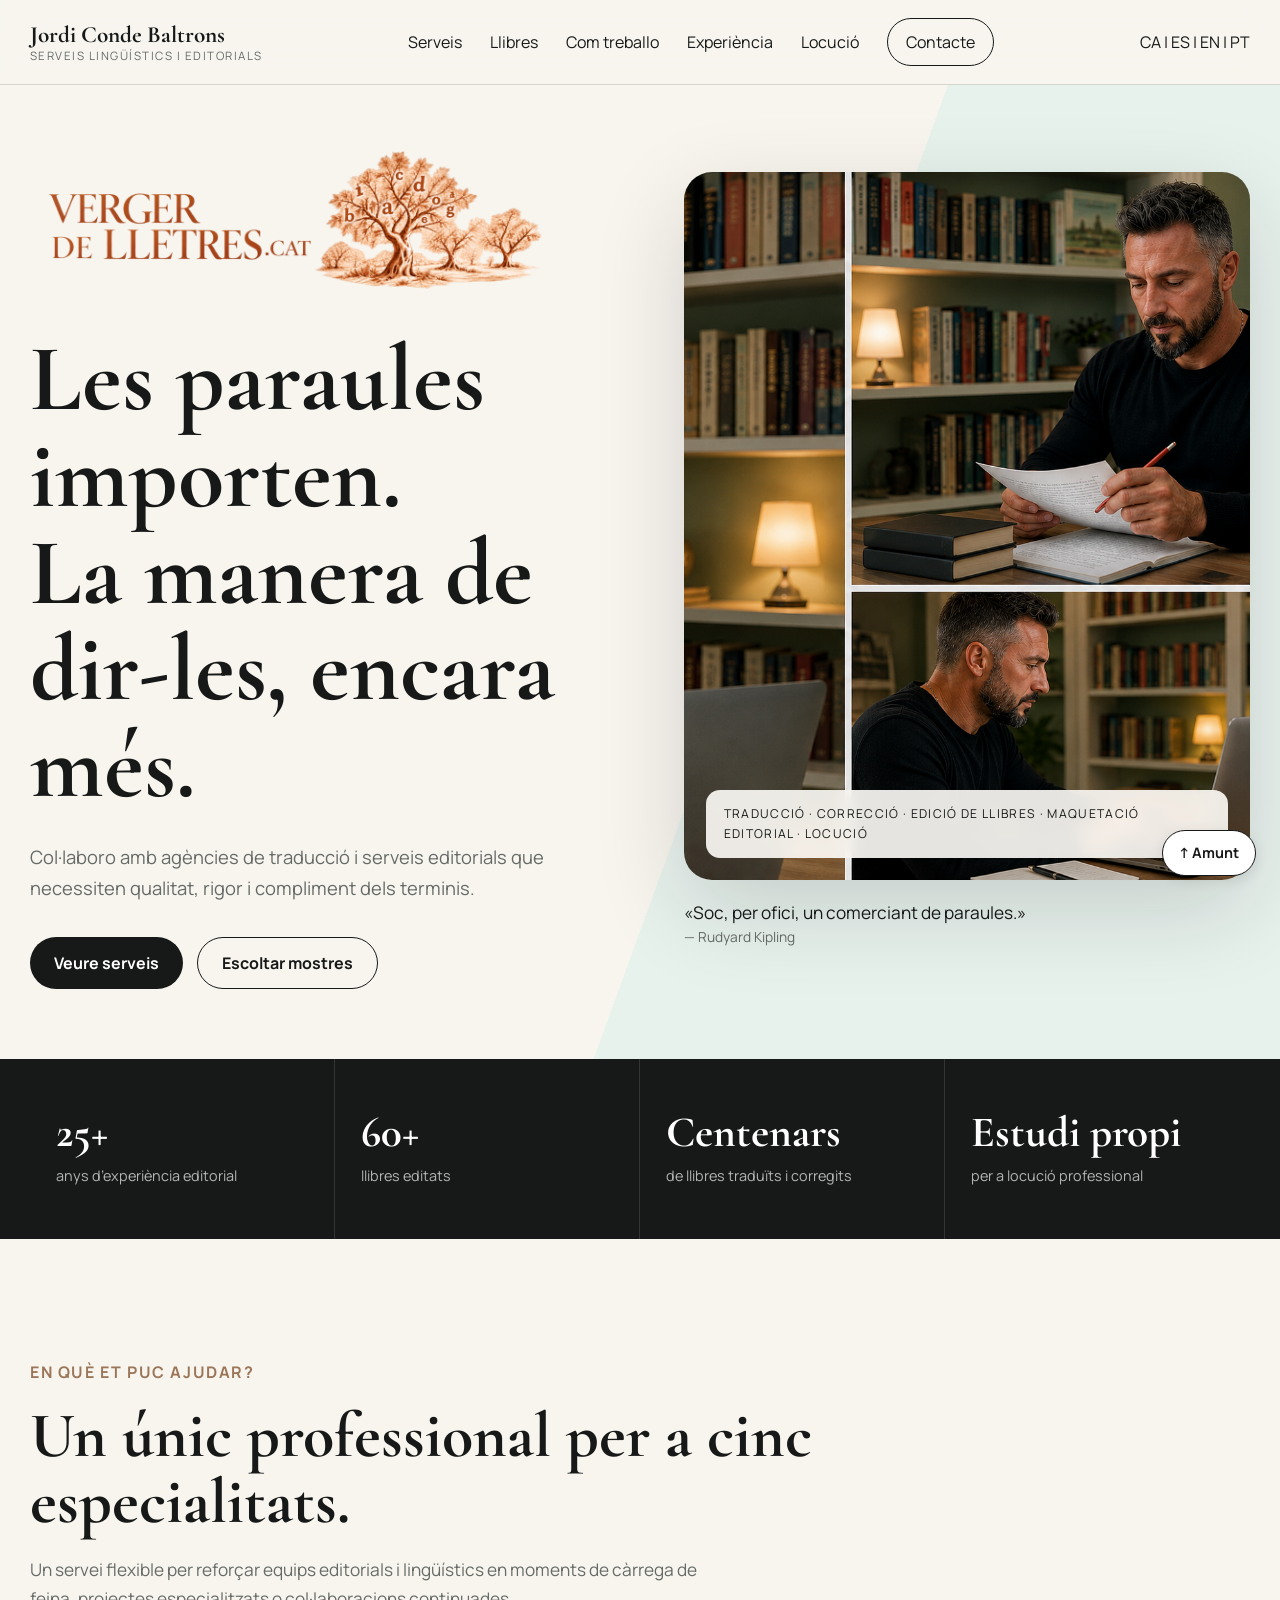
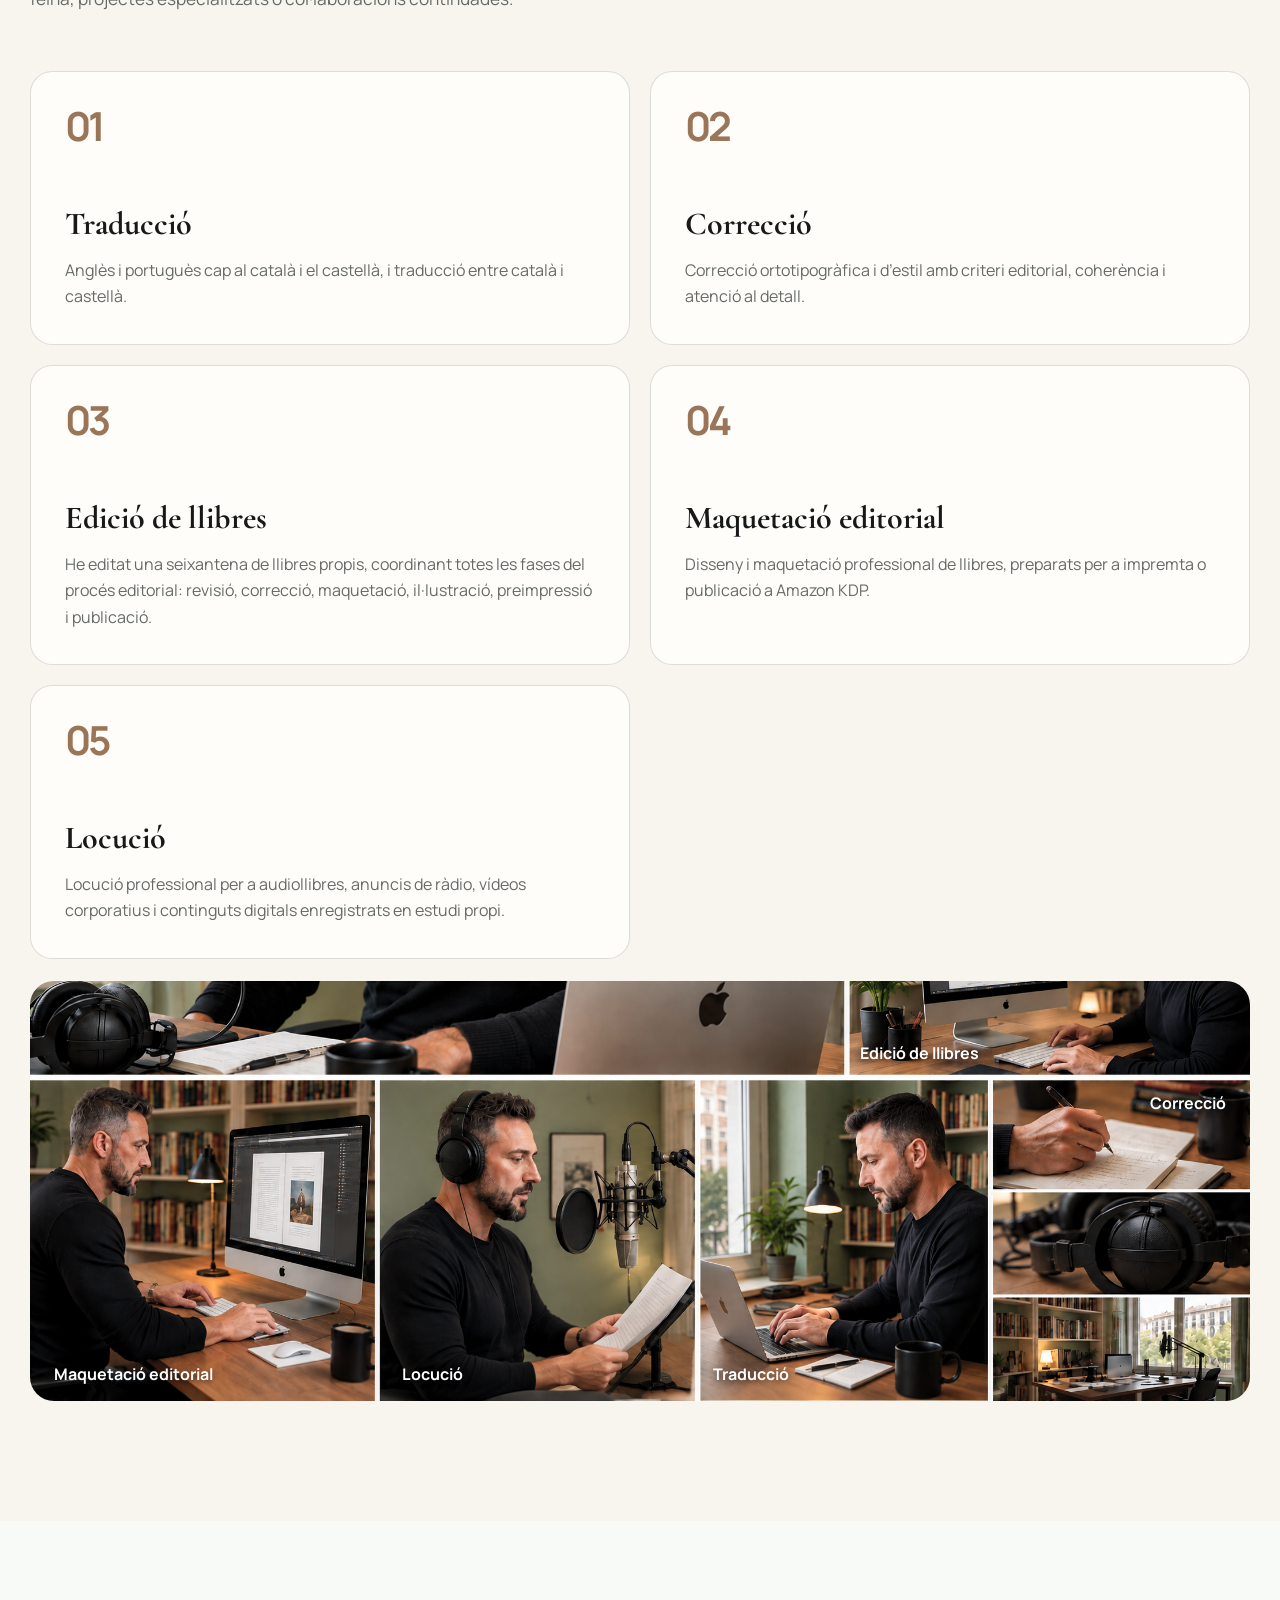
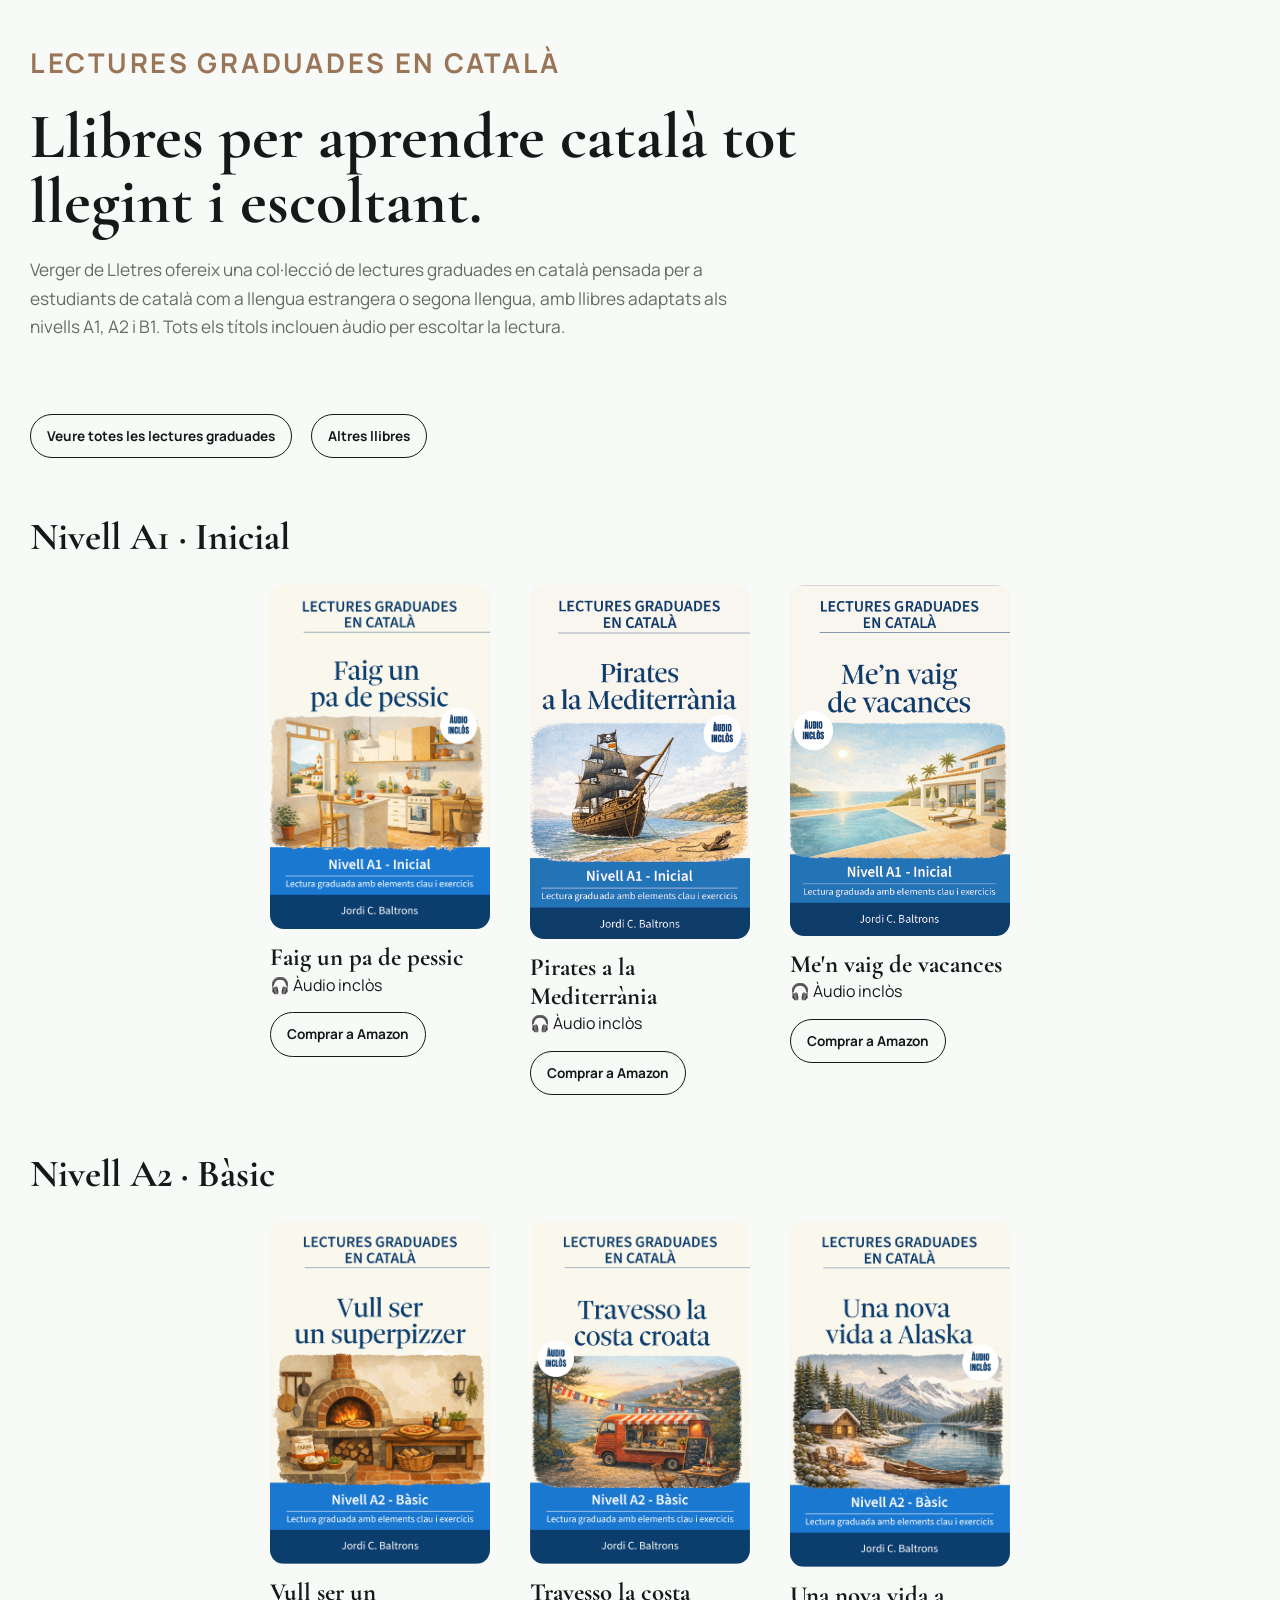
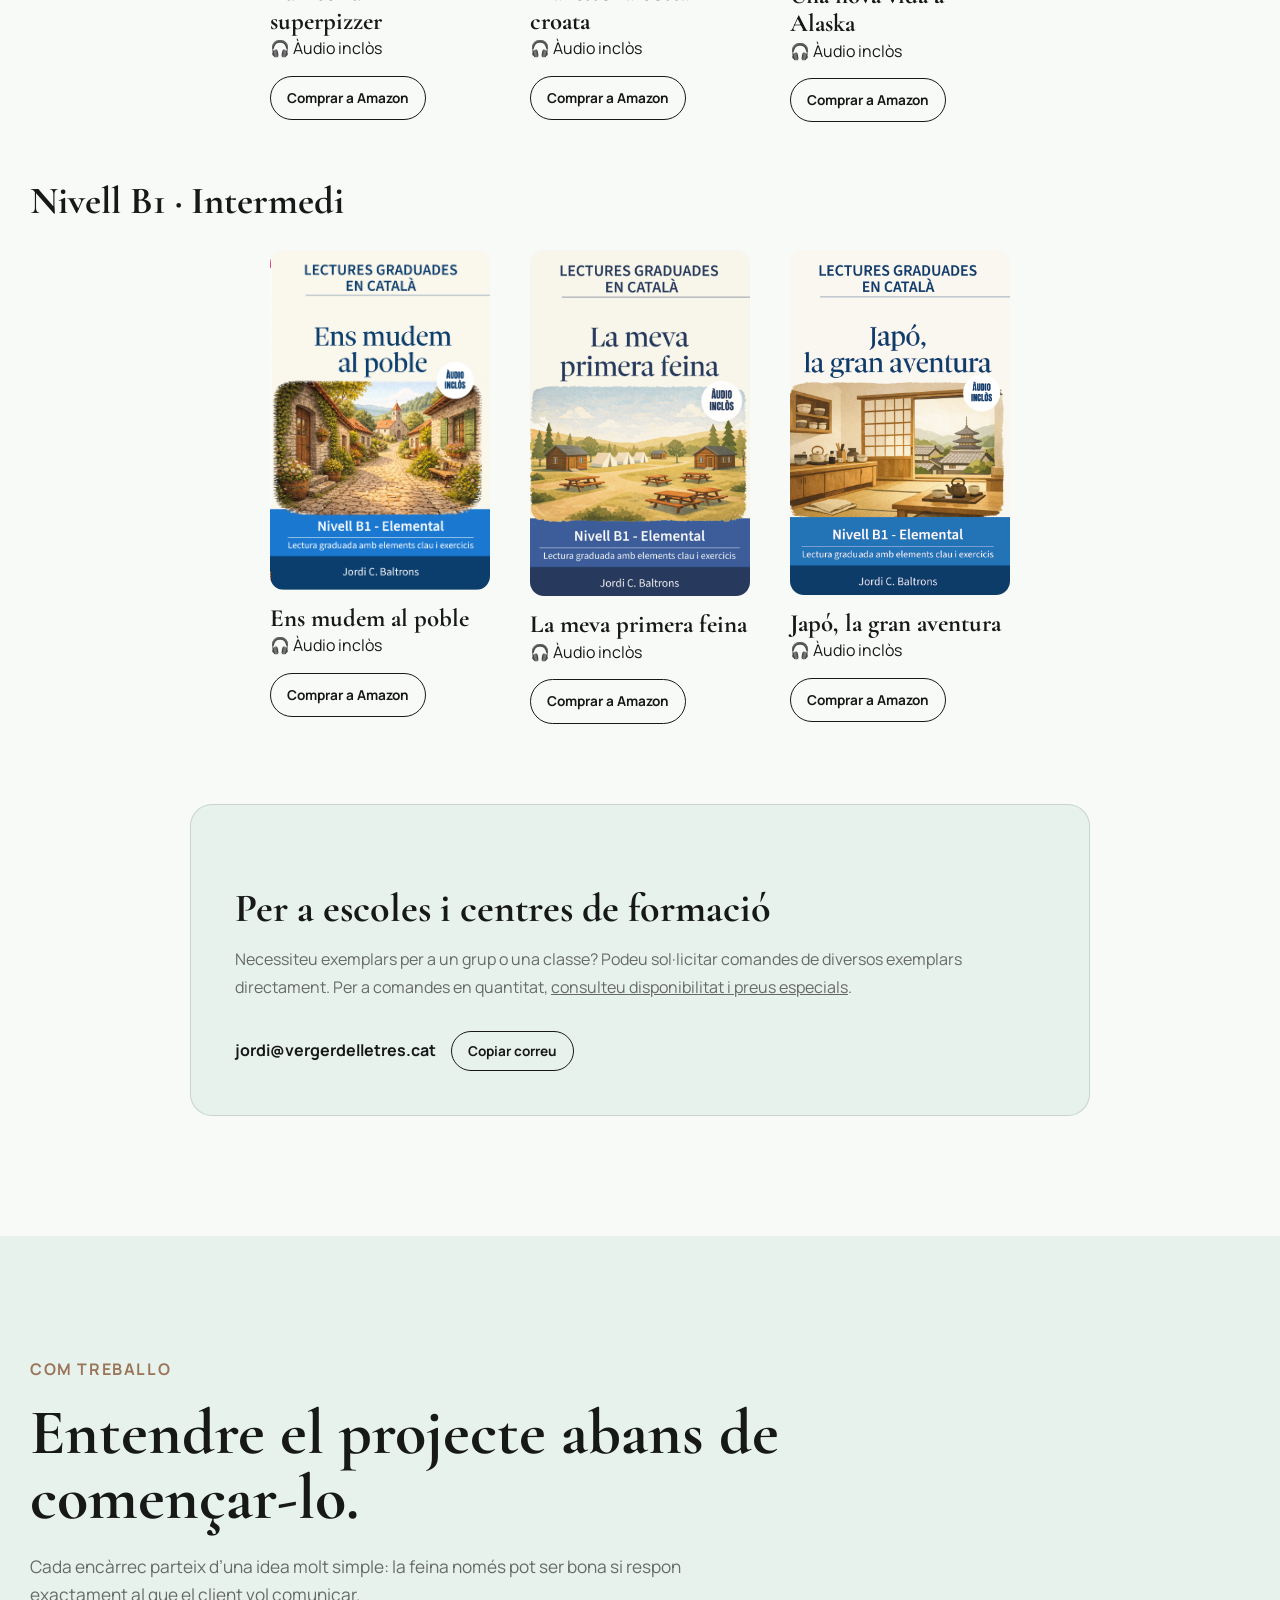
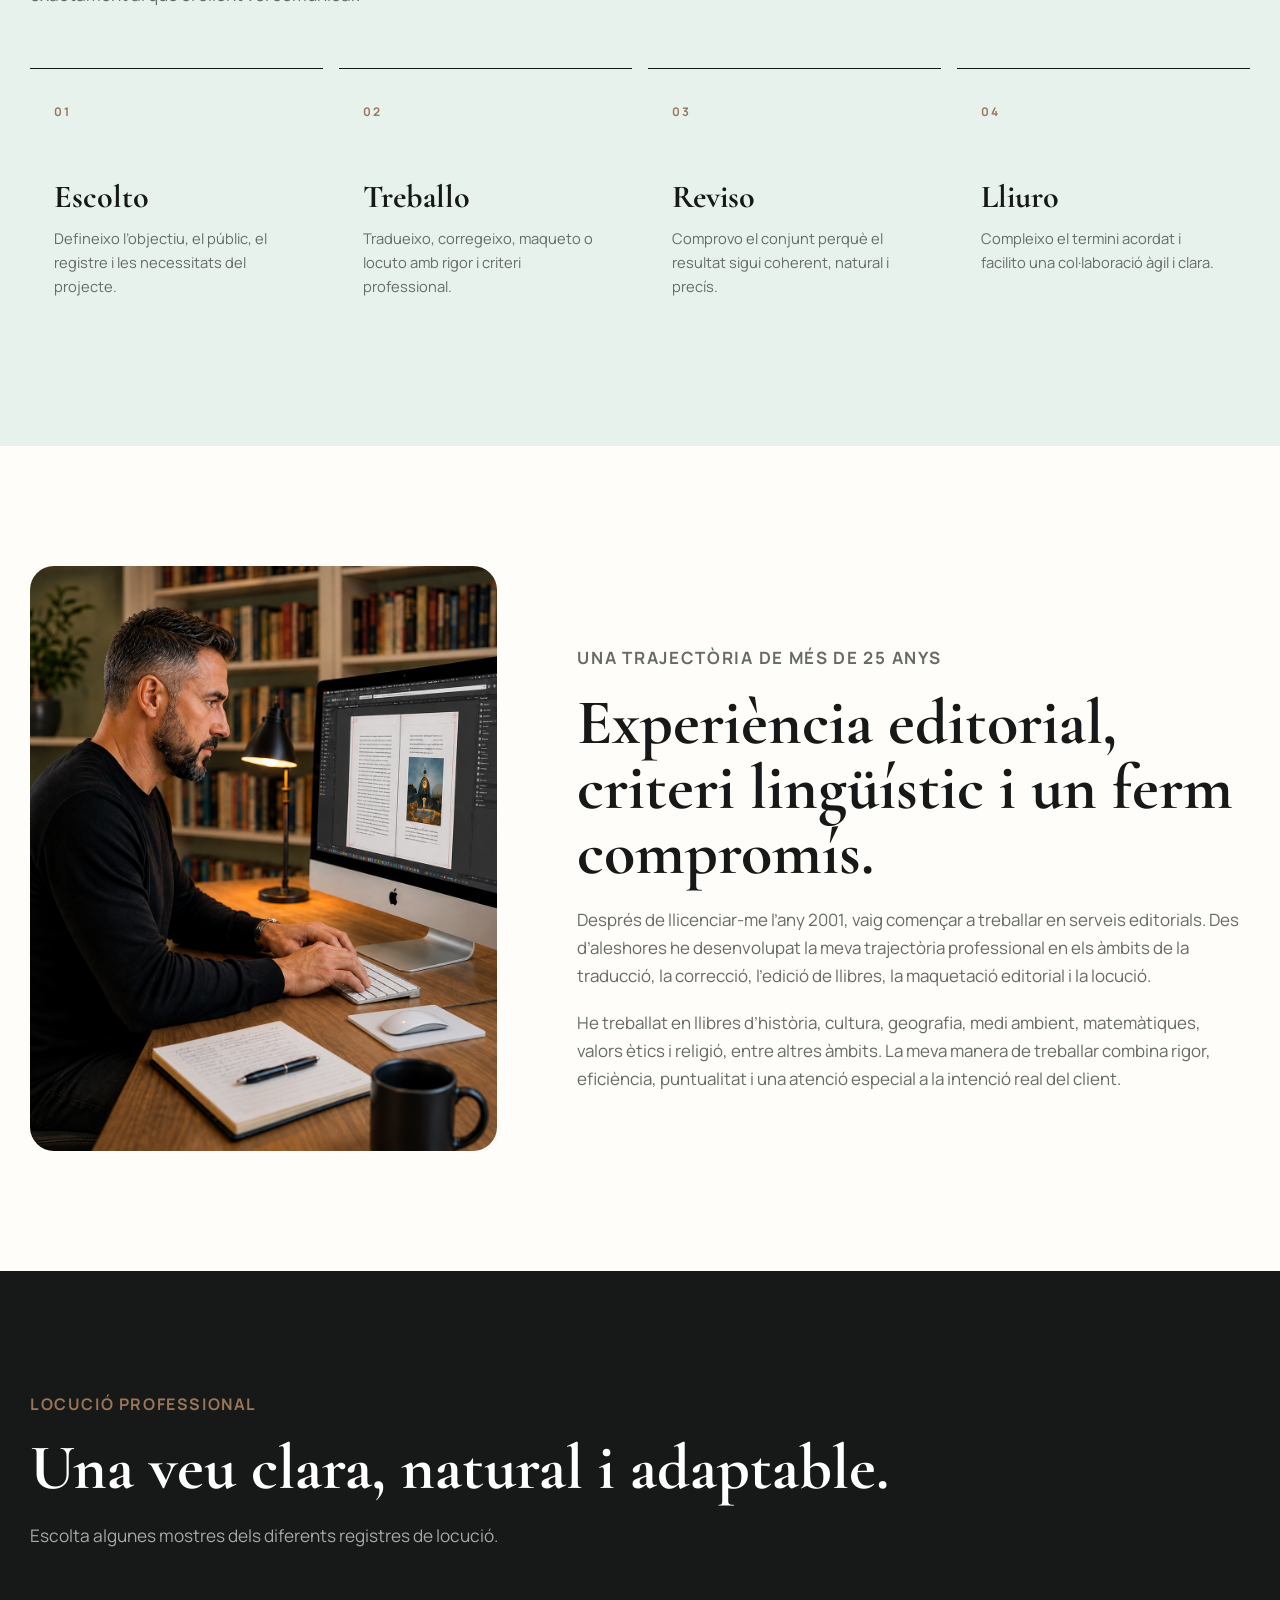
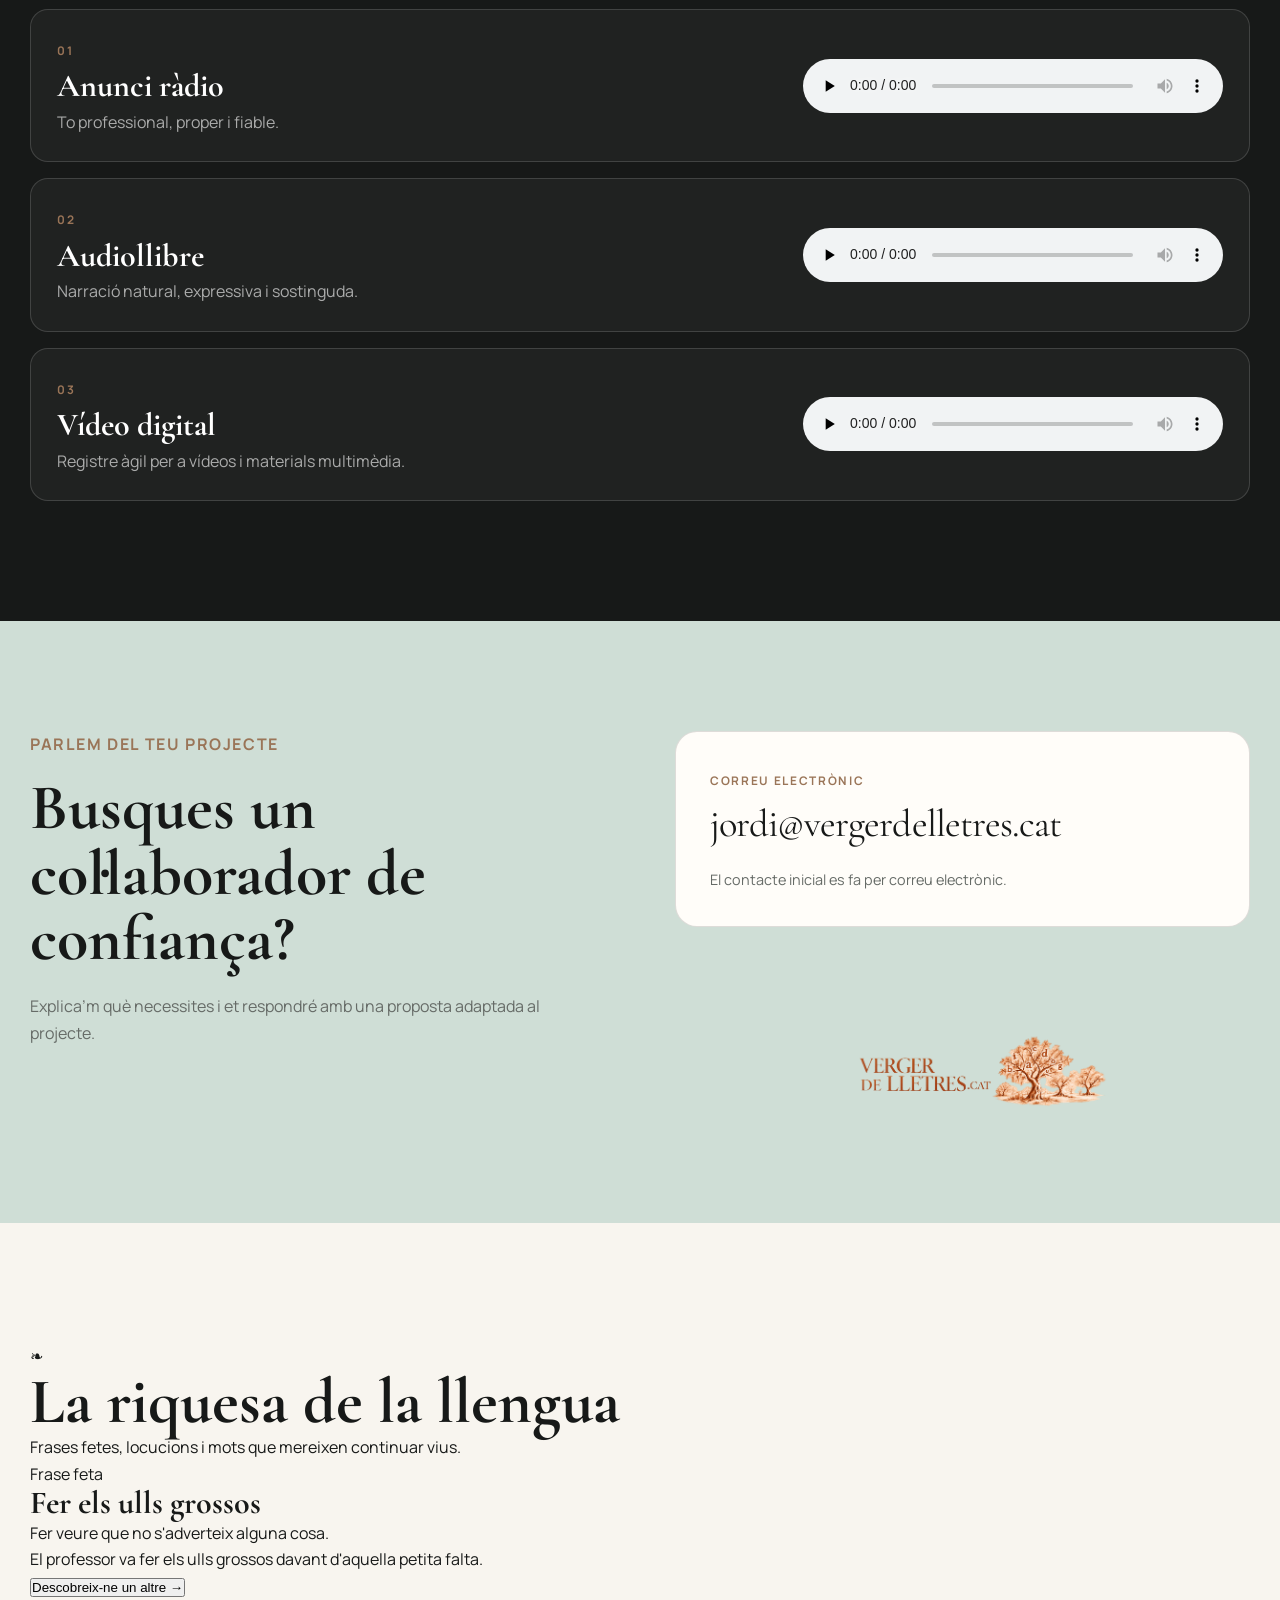
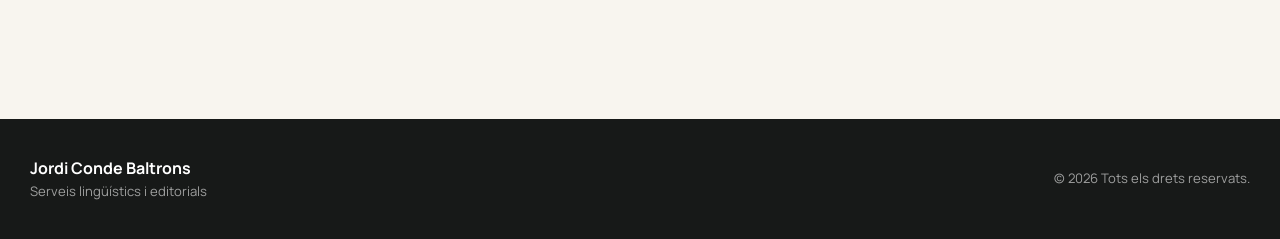
==== commit 1e883a9c: "Update index.html" ====
--- a/index.html
+++ b/index.html
@@ -136,6 +136,44 @@
 
 <img class="contact-logo" src="assets/verger-de-lletres.png" alt="Verger de Lletres">
 
-</section></main>
+</section>
+
+<section class="section riquesa-section" id="riquesa-llengua">
+  <div class="wrap riquesa-wrap">
+
+    <div class="riquesa-ornament" aria-hidden="true">❧</div>
+
+    <h2>La riquesa de la llengua</h2>
+
+    <p class="riquesa-intro">
+      Frases fetes, locucions i mots que mereixen continuar vius.
+    </p>
+
+    <div class="riquesa-card" aria-live="polite">
+
+      <span class="riquesa-category" id="riquesa-category">
+        Frase feta
+      </span>
+
+      <h3 id="riquesa-expression">Fer els ulls grossos</h3>
+
+      <p class="riquesa-meaning" id="riquesa-meaning">
+        Fer veure que no s'adverteix alguna cosa.
+      </p>
+
+      <p class="riquesa-example" id="riquesa-example">
+        El professor va fer els ulls grossos davant d'aquella petita falta.
+      </p>
+
+    </div>
+
+    <button class="riquesa-button" id="riquesa-next" type="button">
+      Descobreix-ne un altre →
+    </button>
+
+  </div>
+</section>
+
+</main>
 <footer><div class="wrap footer-inner"><div><strong>Jordi Conde Baltrons</strong><span>Serveis lingüístics i editorials</span></div><p>© <span id="year"></span> Tots els drets reservats.</p></div></footer>
  <a class="back-to-top" href="#top" aria-label="Tornar al principi de la pàgina">↑ Amunt</a> <script src="script.js"></script></body></html>
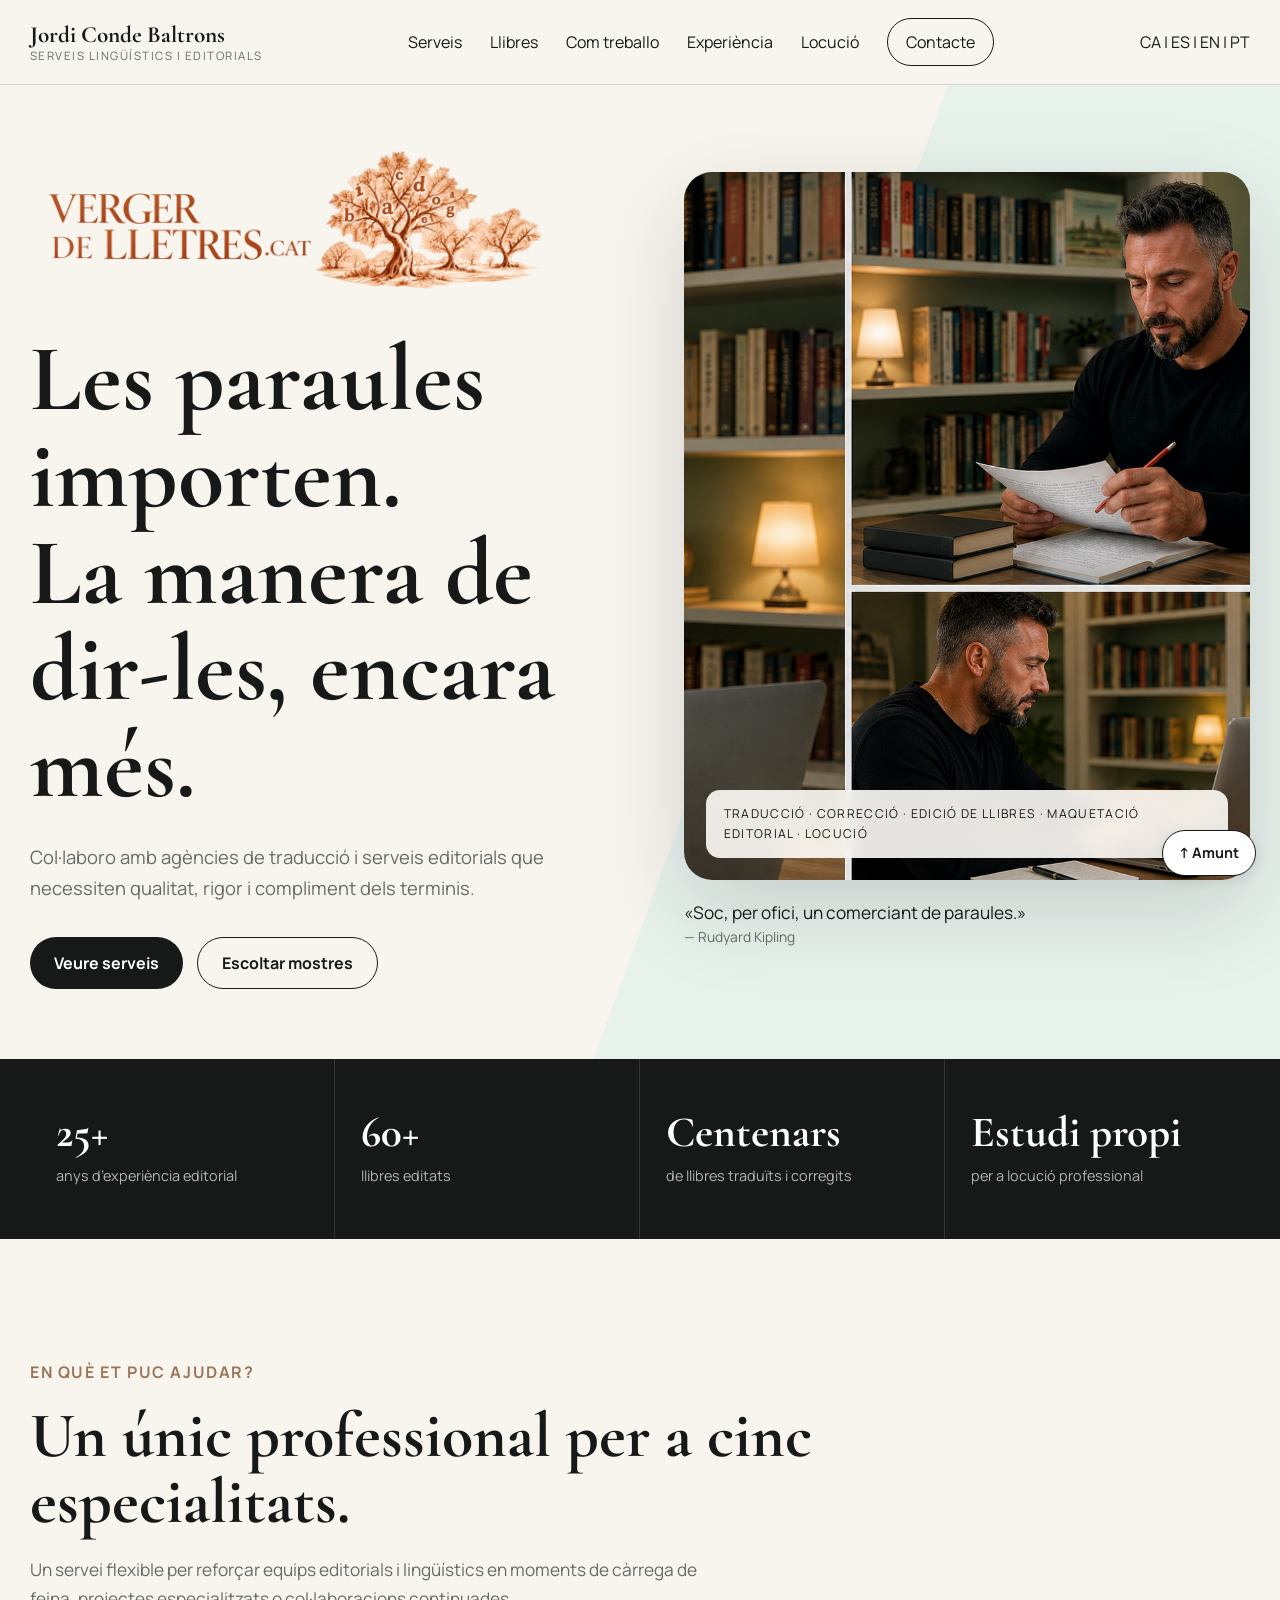
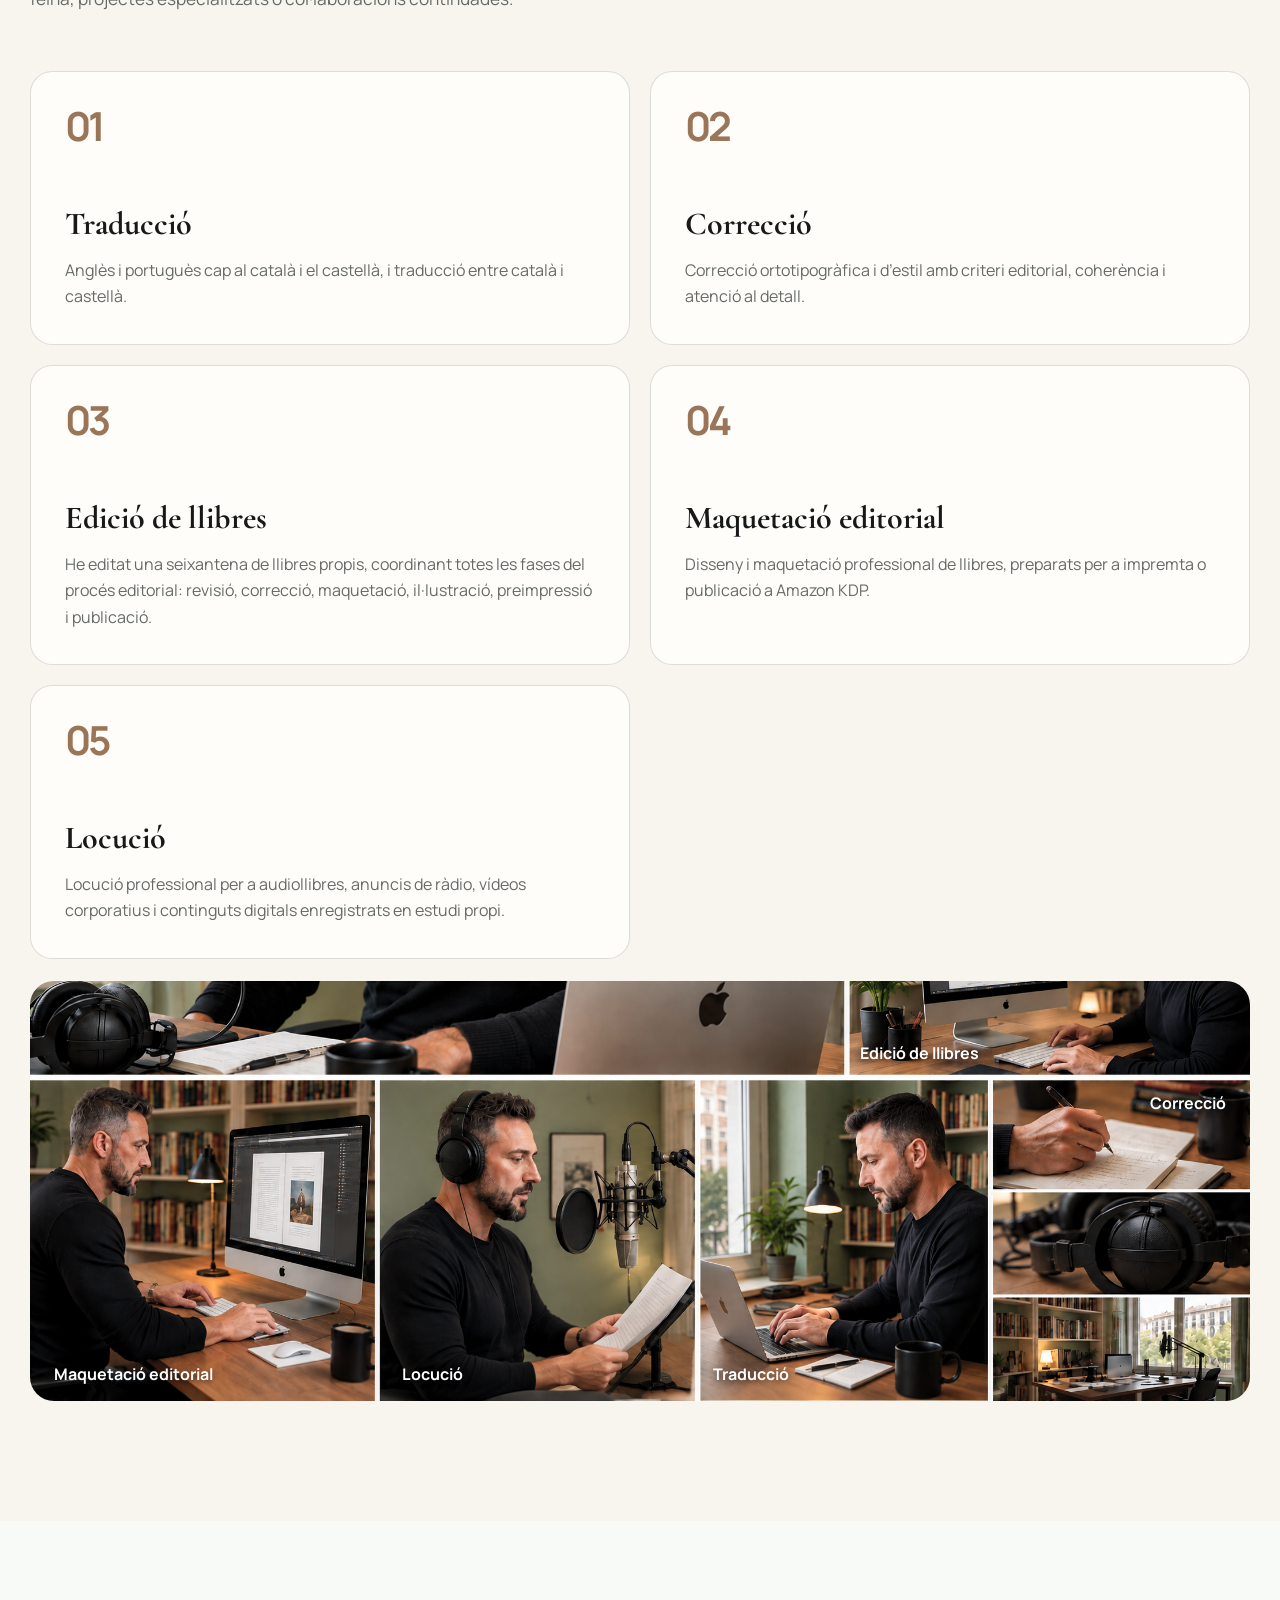
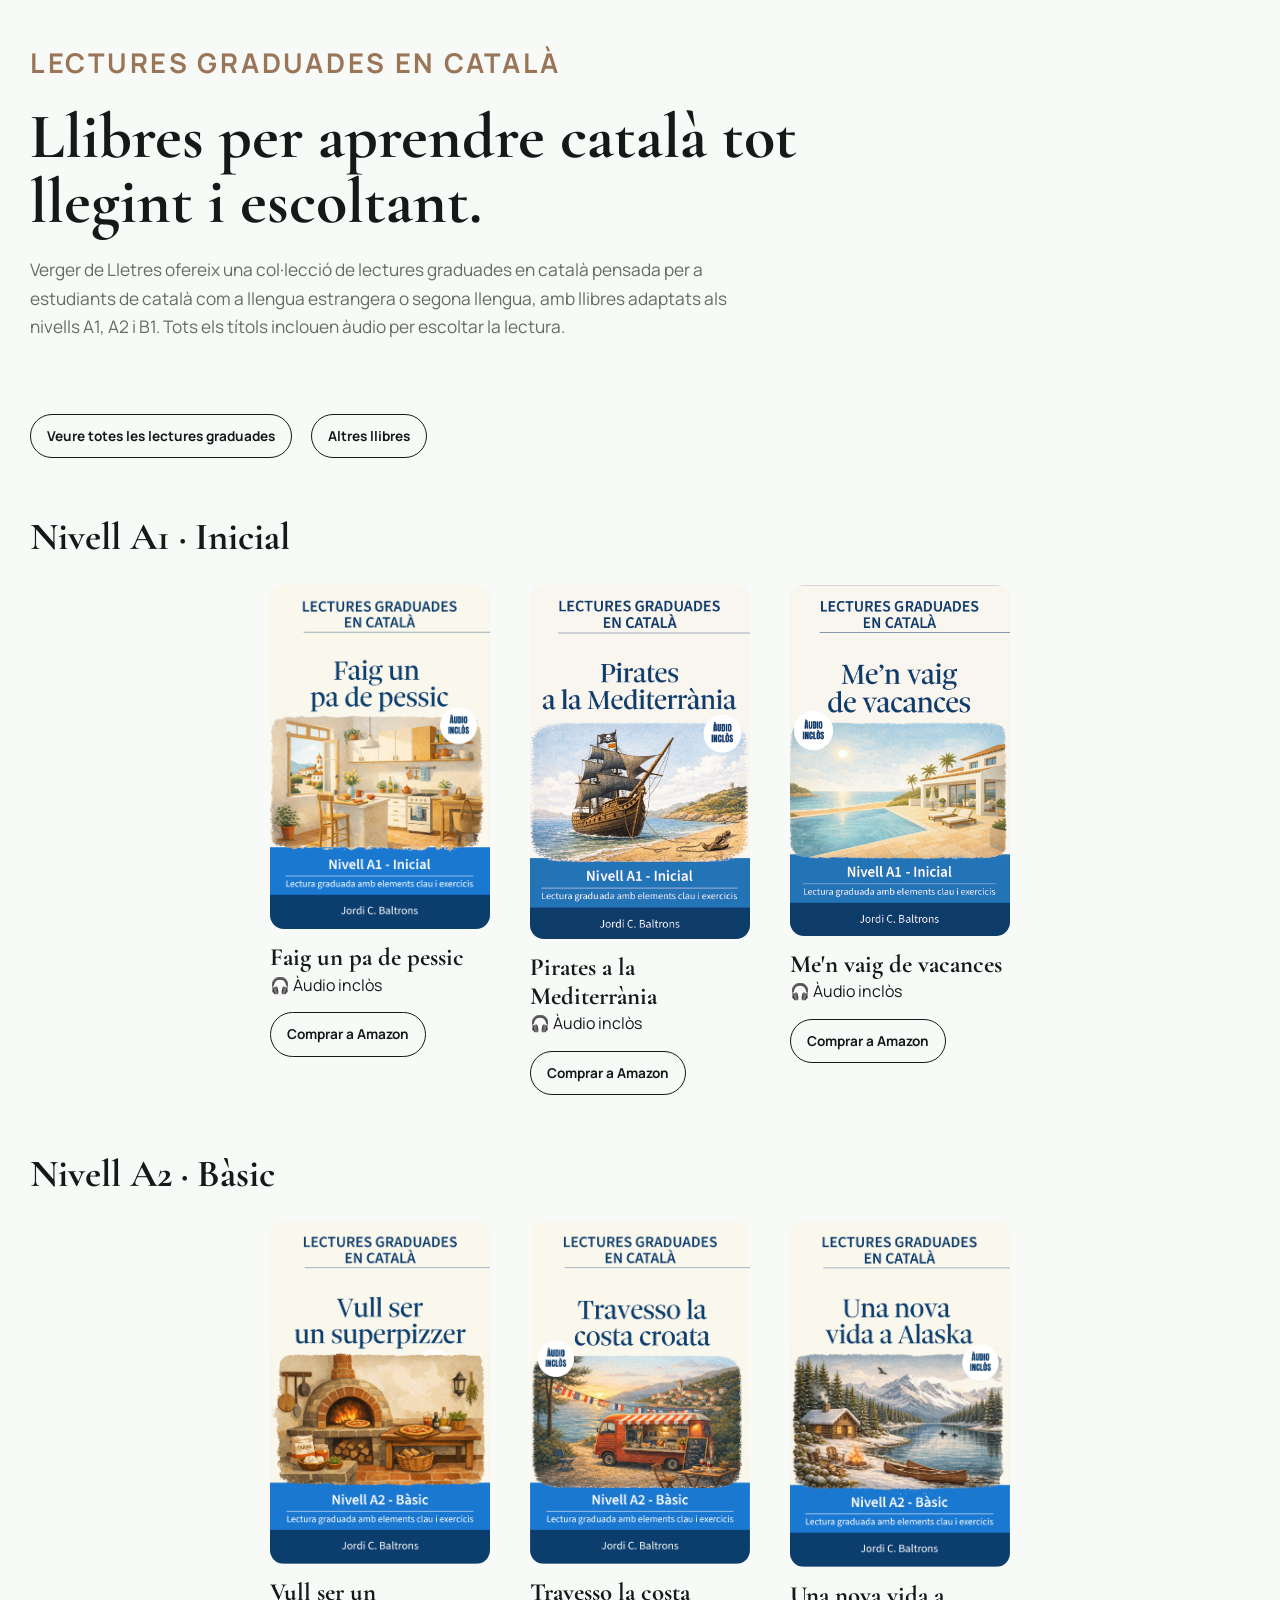
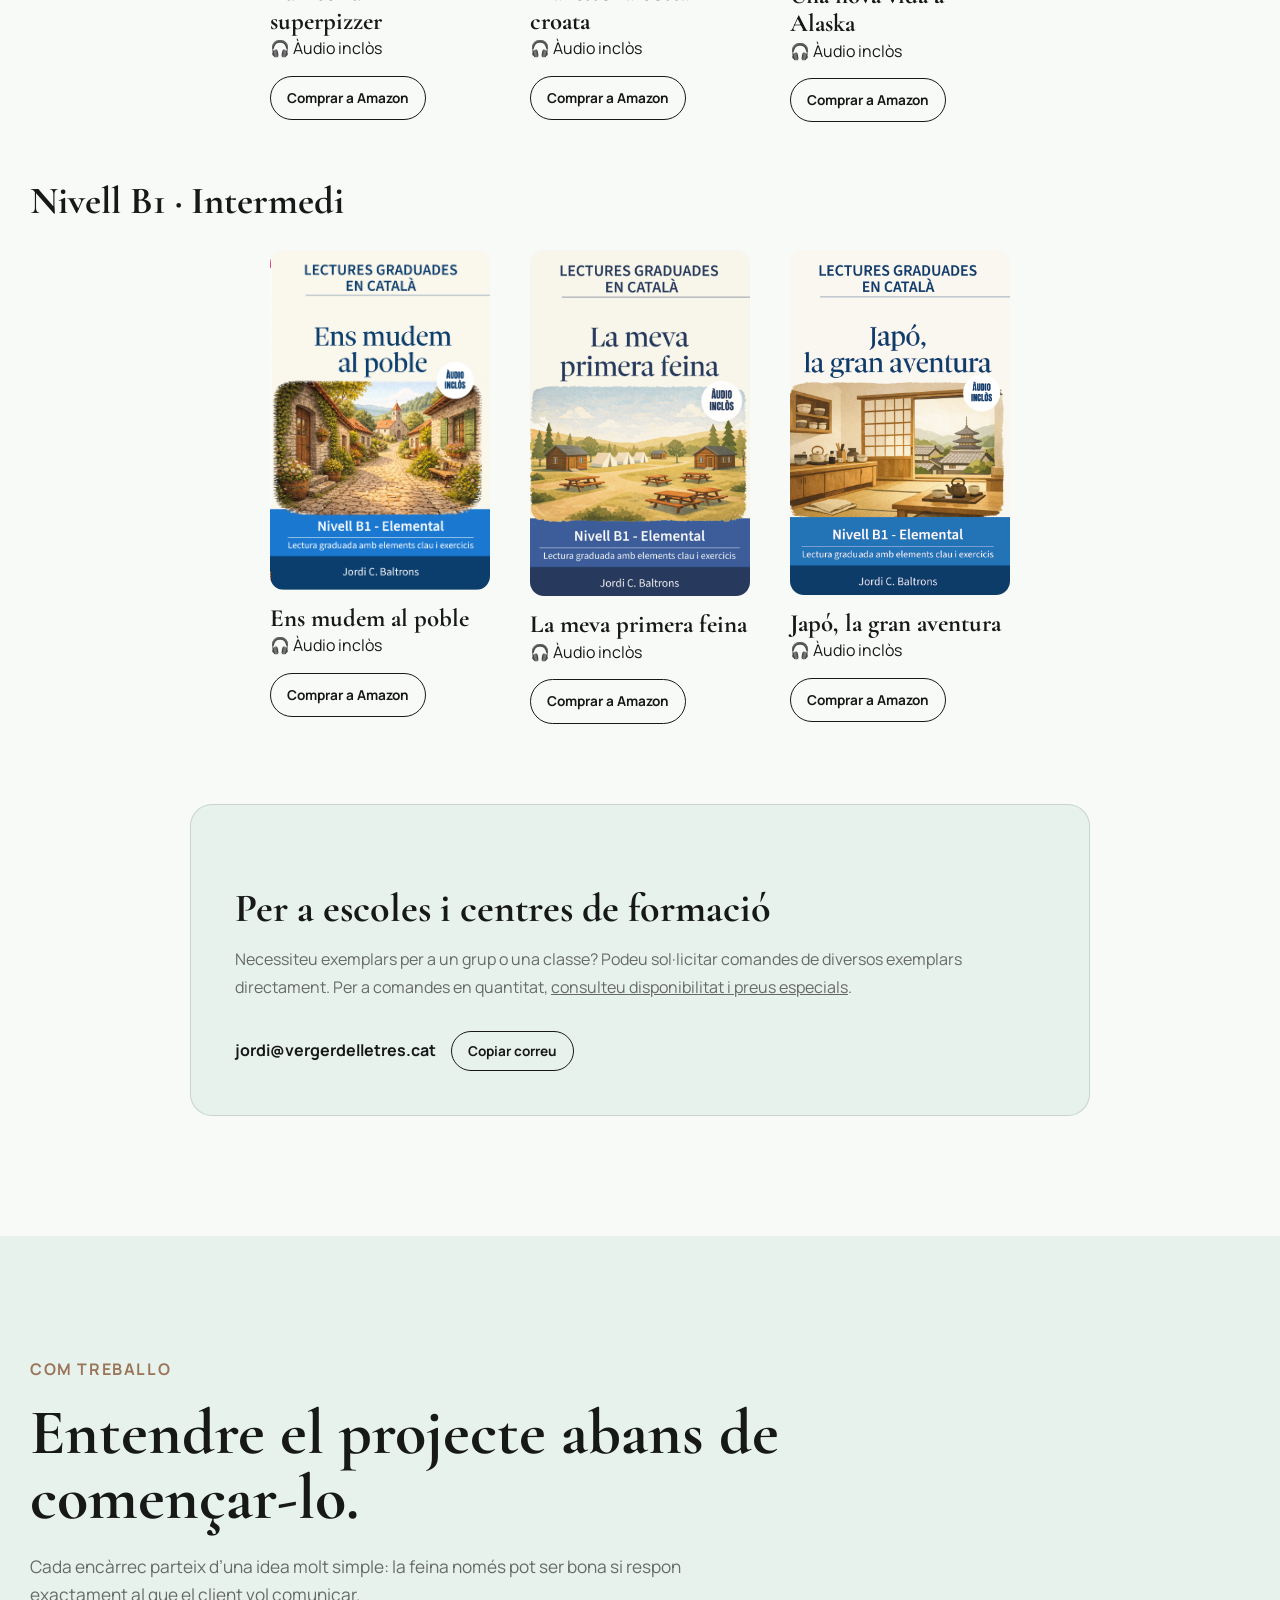
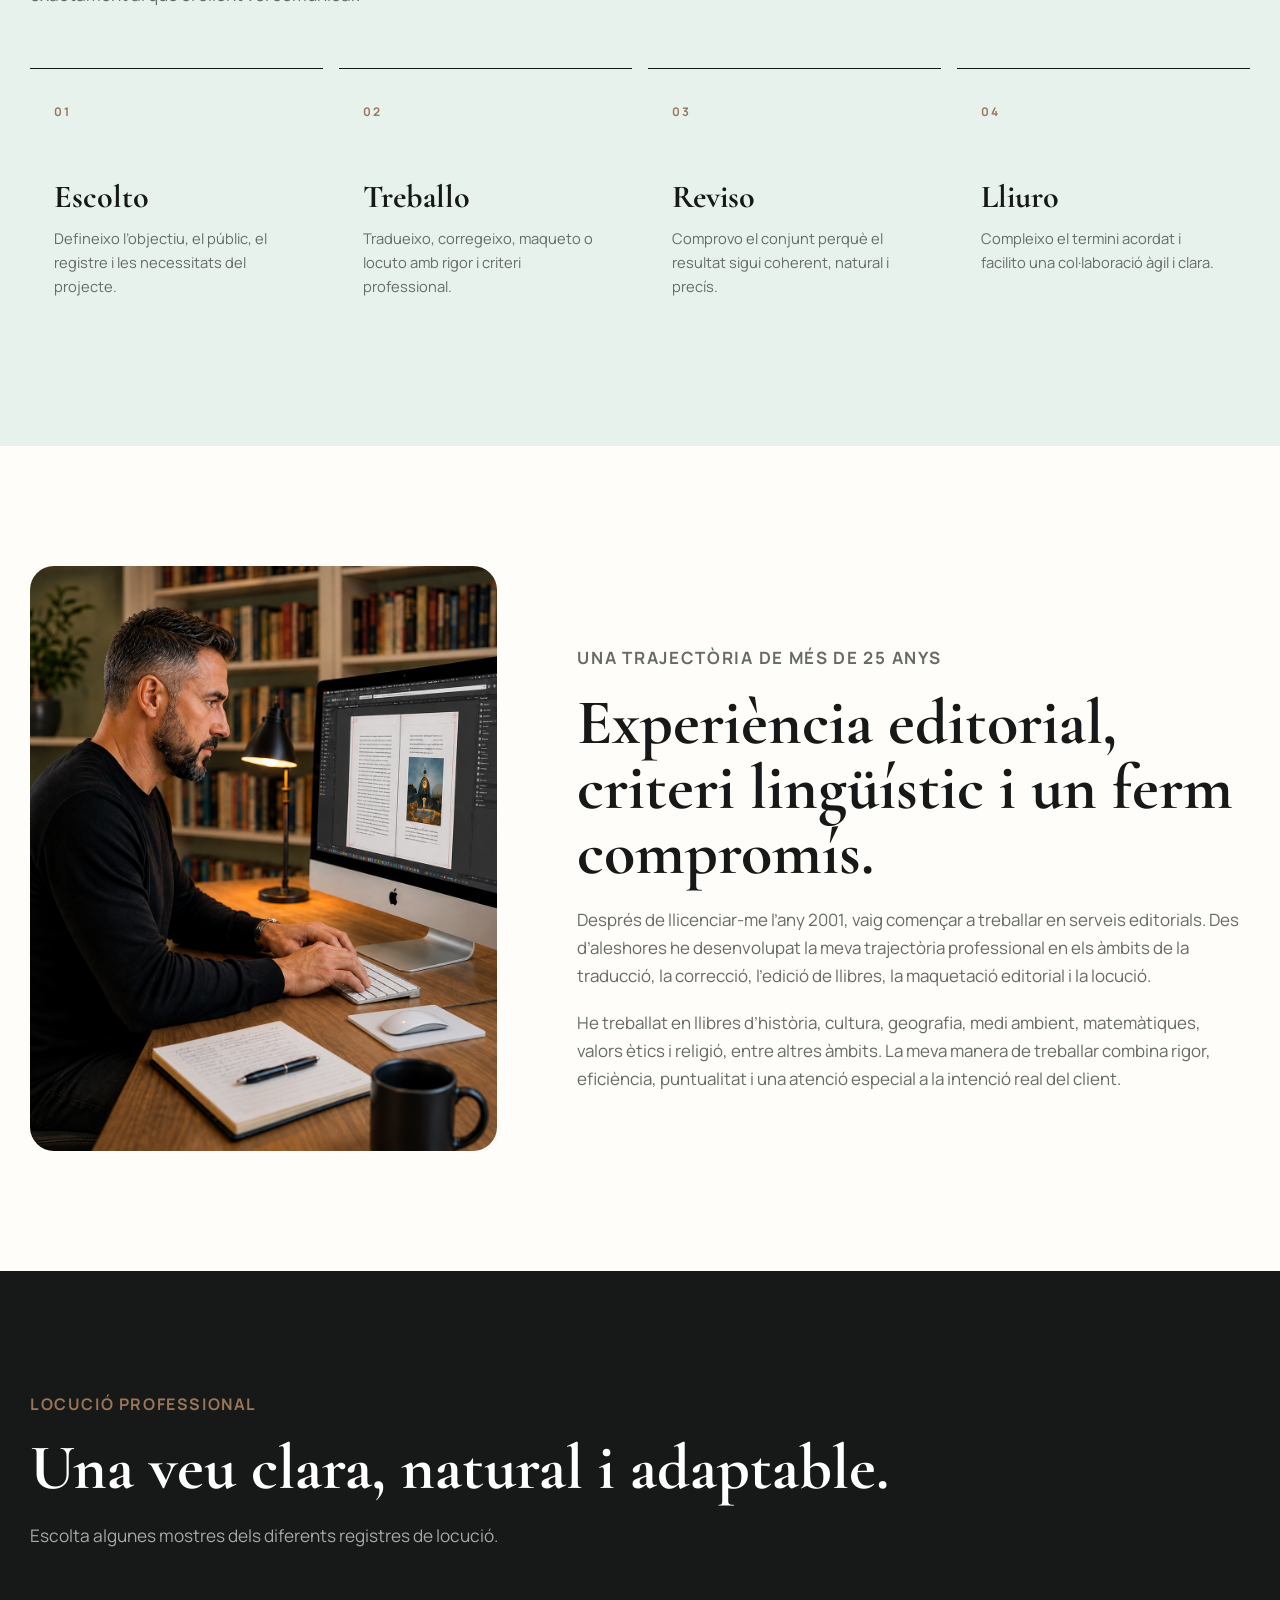
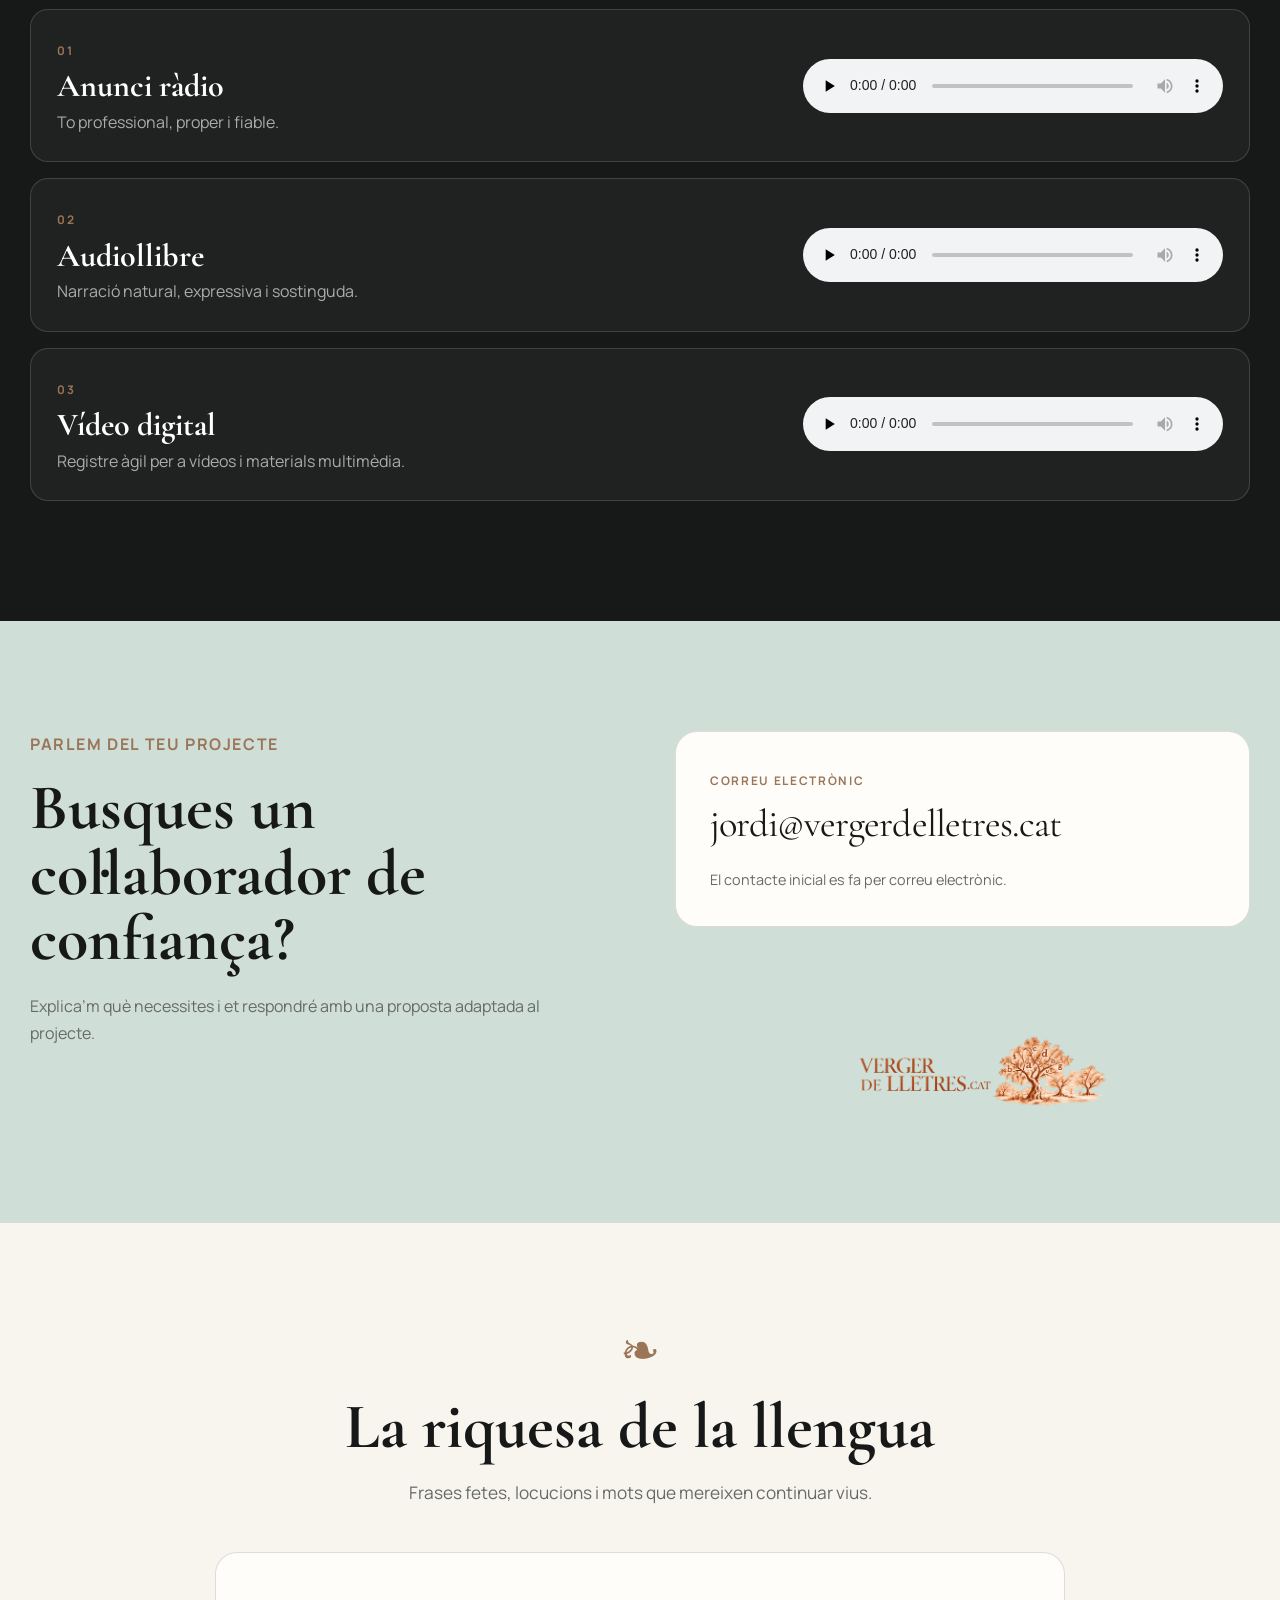
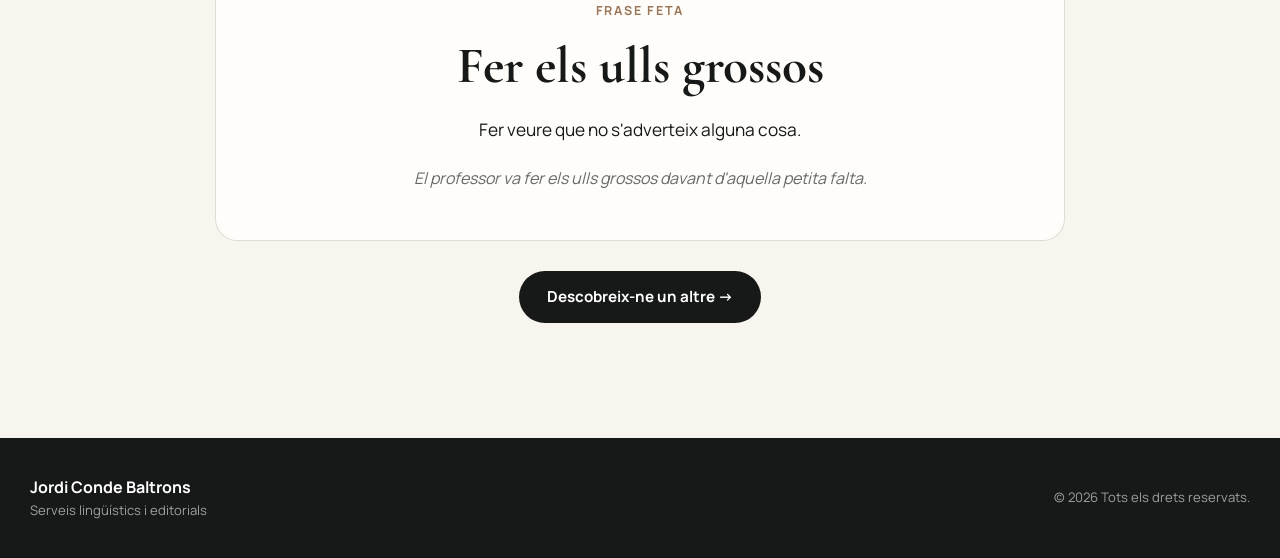
==== commit 3d5008fc: "Update index.html" ====
--- a/index.html
+++ b/index.html
@@ -176,4 +176,6 @@
 
 </main>
 <footer><div class="wrap footer-inner"><div><strong>Jordi Conde Baltrons</strong><span>Serveis lingüístics i editorials</span></div><p>© <span id="year"></span> Tots els drets reservats.</p></div></footer>
- <a class="back-to-top" href="#top" aria-label="Tornar al principi de la pàgina">↑ Amunt</a> <script src="script.js"></script></body></html>
+ <a class="back-to-top" href="#top" aria-label="Tornar al principi de la pàgina">↑ Amunt</a> <script src="script.js"></script>
+<script src="riquesa.js"></script>
+</body></html>
--- a/styles.css
+++ b/styles.css
@@ -1197,3 +1197,113 @@
   font-size:.86rem;
   color:var(--muted);
 }
+
+/* La riquesa de la llengua */
+
+.riquesa-section {
+  background: var(--paper);
+  padding: 105px 0 115px;
+  text-align: center;
+}
+
+.riquesa-wrap {
+  max-width: 850px;
+}
+
+.riquesa-ornament {
+  color: var(--bronze);
+  font-family: "Cormorant Garamond", serif;
+  font-size: 3rem;
+  line-height: 1;
+  margin-bottom: 18px;
+}
+
+.riquesa-section h2 {
+  max-width: none;
+  font-size: clamp(2.8rem, 5vw, 4.5rem);
+  margin-bottom: 20px;
+}
+
+.riquesa-intro {
+  color: var(--muted);
+  font-size: 1.08rem;
+  margin-bottom: 45px;
+}
+
+.riquesa-card {
+  background: var(--white);
+  border: 1px solid var(--line);
+  border-radius: 22px;
+  padding: 48px 55px;
+  min-height: 280px;
+}
+
+.riquesa-category {
+  display: block;
+  color: var(--bronze);
+  font-size: .78rem;
+  font-weight: 700;
+  letter-spacing: .14em;
+  text-transform: uppercase;
+  margin-bottom: 18px;
+}
+
+.riquesa-card h3 {
+  font-size: clamp(2.3rem, 4vw, 3.5rem);
+  margin-bottom: 24px;
+}
+
+.riquesa-meaning {
+  font-size: 1.08rem;
+  margin-bottom: 20px;
+}
+
+.riquesa-example {
+  color: var(--muted);
+  font-size: 1rem;
+  font-style: italic;
+  line-height: 1.7;
+}
+
+.riquesa-button {
+  display: inline-flex;
+  align-items: center;
+  justify-content: center;
+  min-height: 52px;
+  margin-top: 30px;
+  padding: 12px 28px;
+  border: 0;
+  border-radius: 999px;
+  background: var(--ink);
+  color: white;
+  font-family: Manrope, system-ui, sans-serif;
+  font-size: .95rem;
+  font-weight: 700;
+  cursor: pointer;
+  transition: background .2s, transform .2s;
+}
+
+.riquesa-button:hover {
+  background: var(--bronze);
+  transform: translateY(-2px);
+}
+
+.riquesa-button:focus-visible {
+  outline: 3px solid var(--bronze);
+  outline-offset: 4px;
+}
+
+@media (max-width: 560px) {
+  .riquesa-section {
+    padding: 75px 0 85px;
+  }
+
+  .riquesa-card {
+    padding: 35px 22px;
+    min-height: 0;
+  }
+
+  .riquesa-intro {
+    margin-bottom: 32px;
+  }
+}
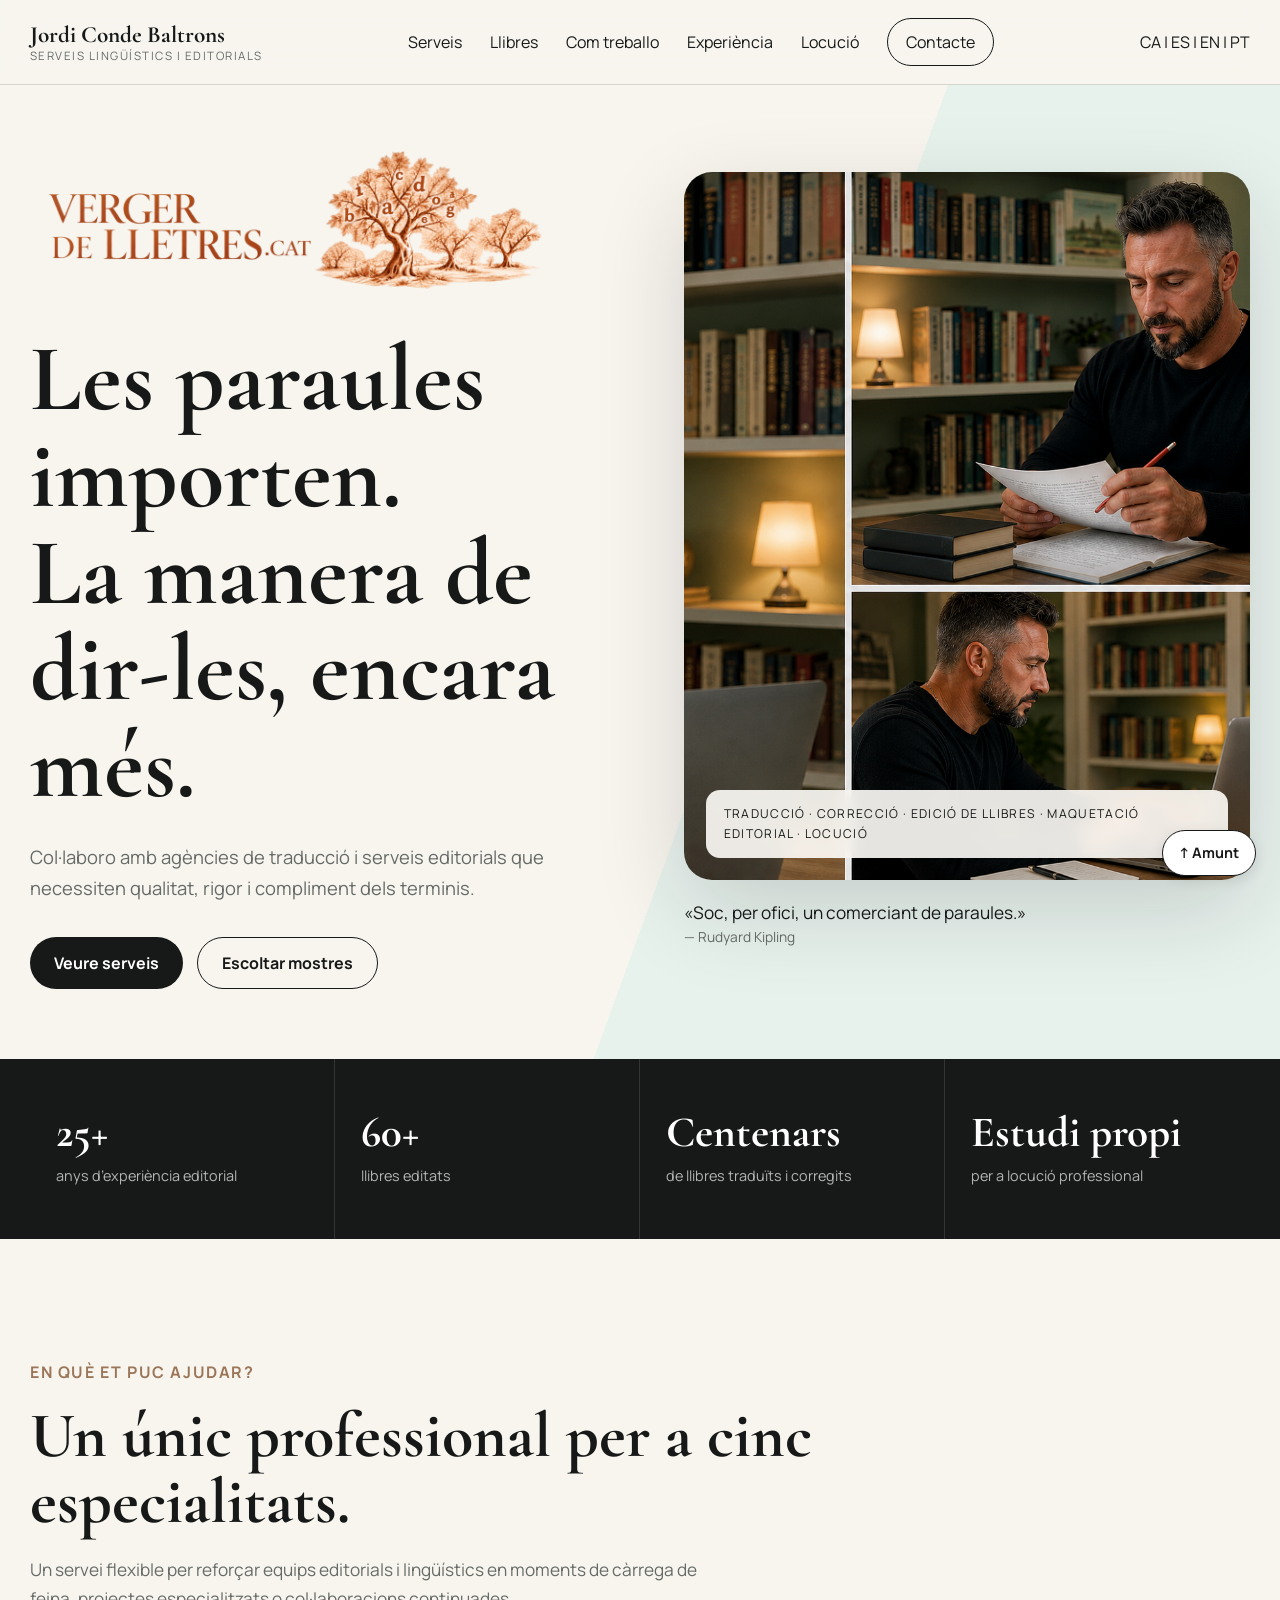
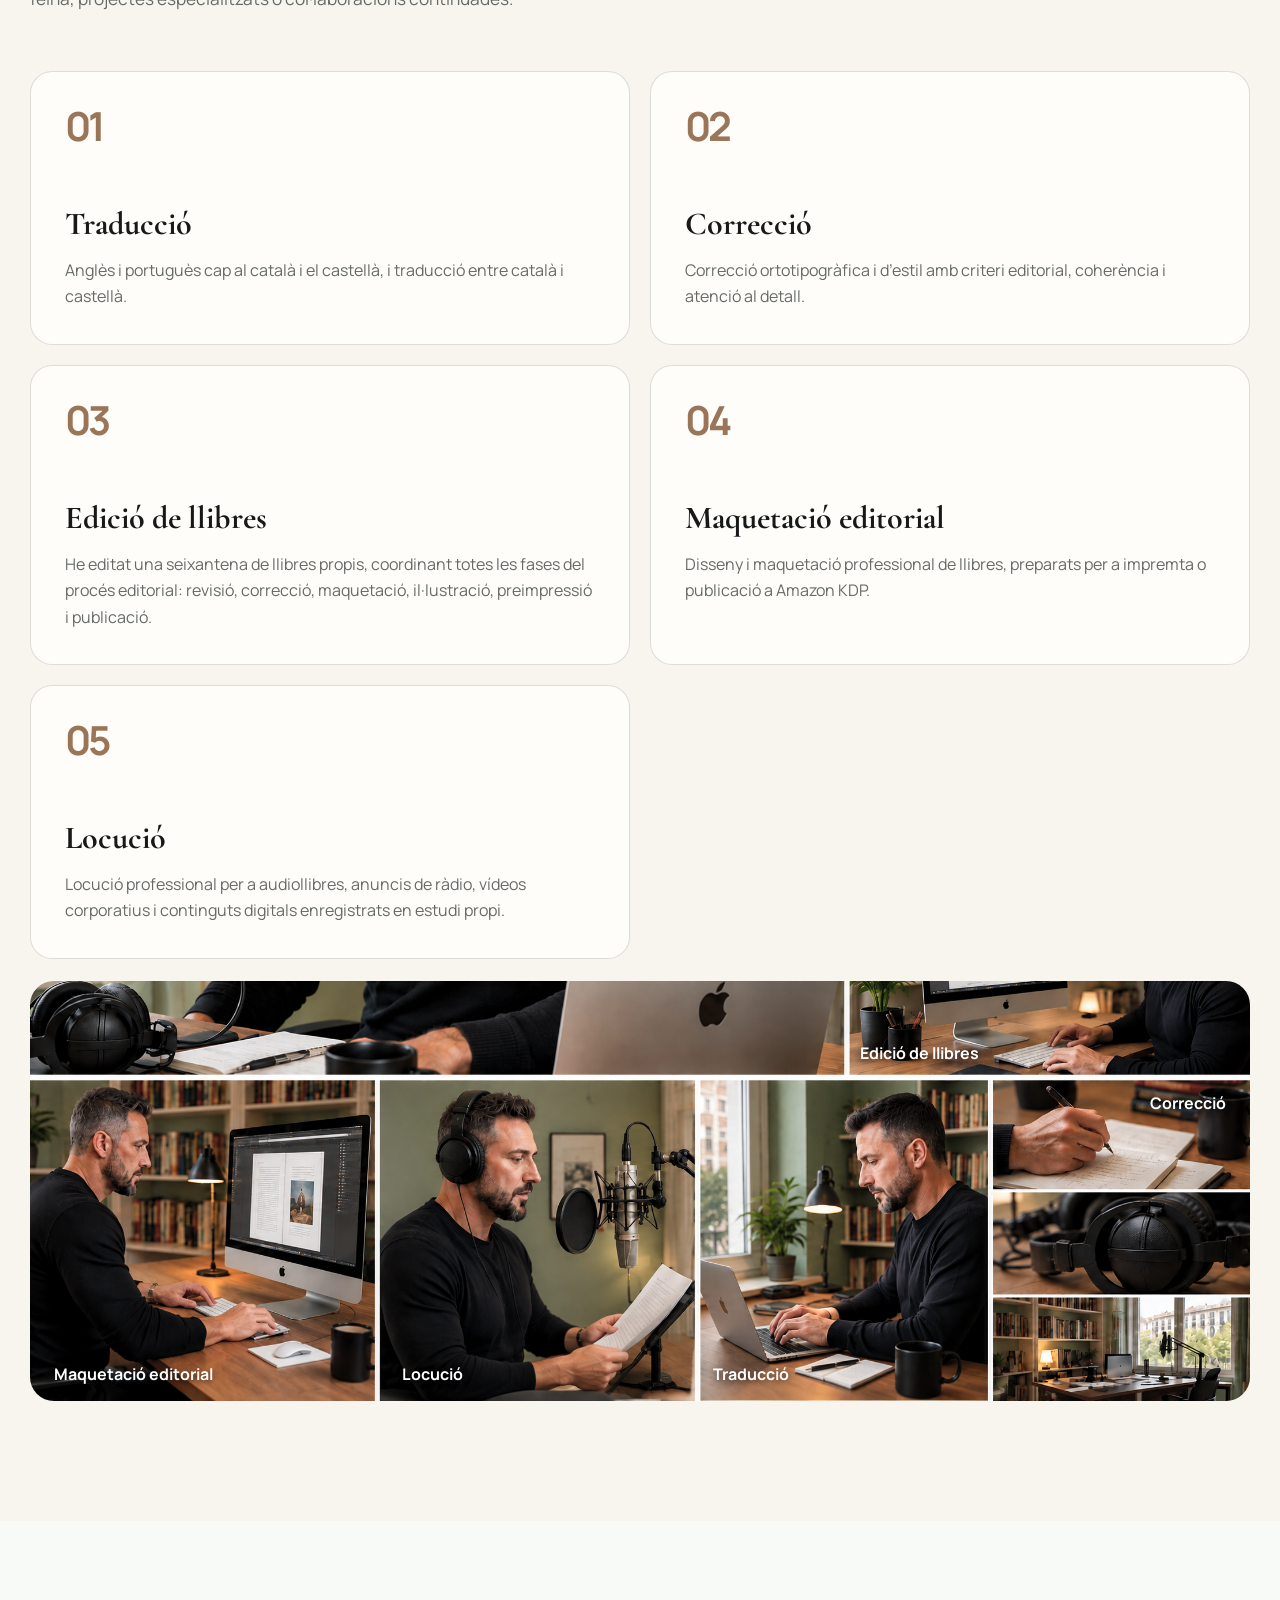
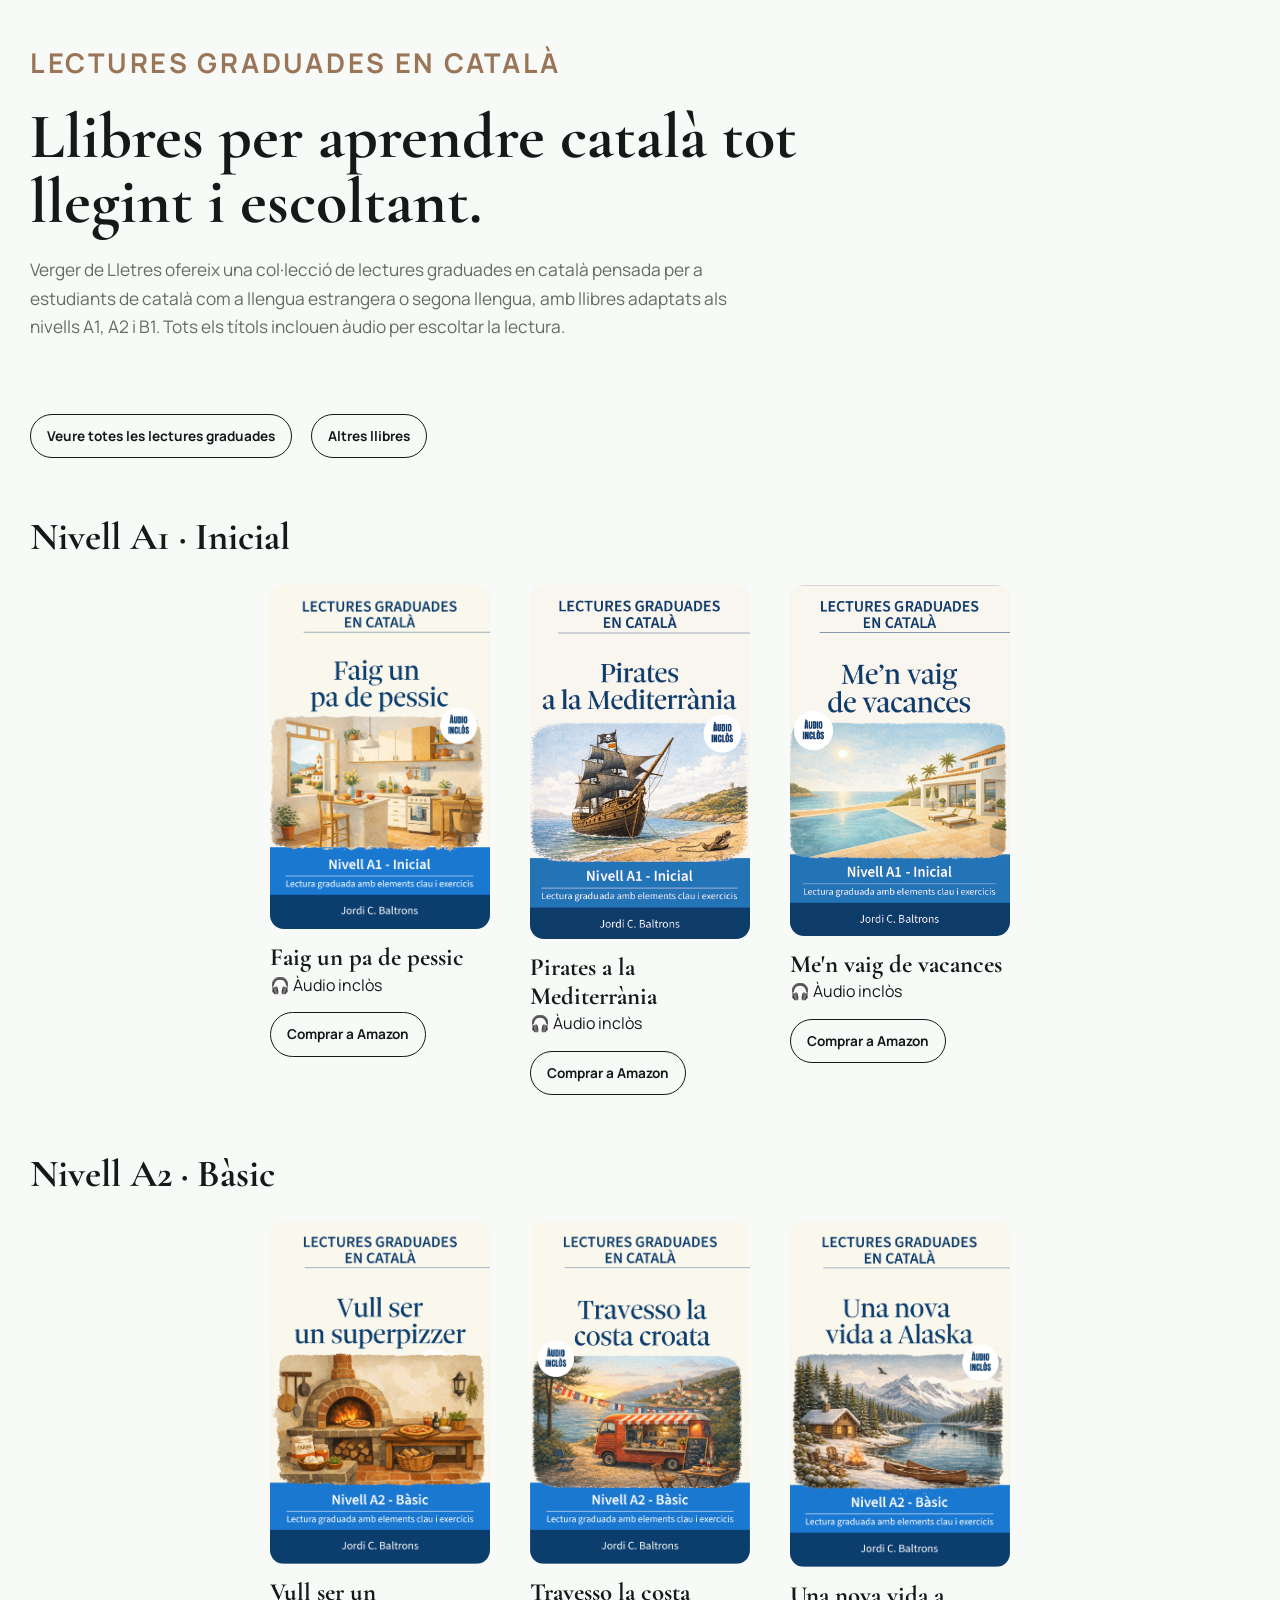
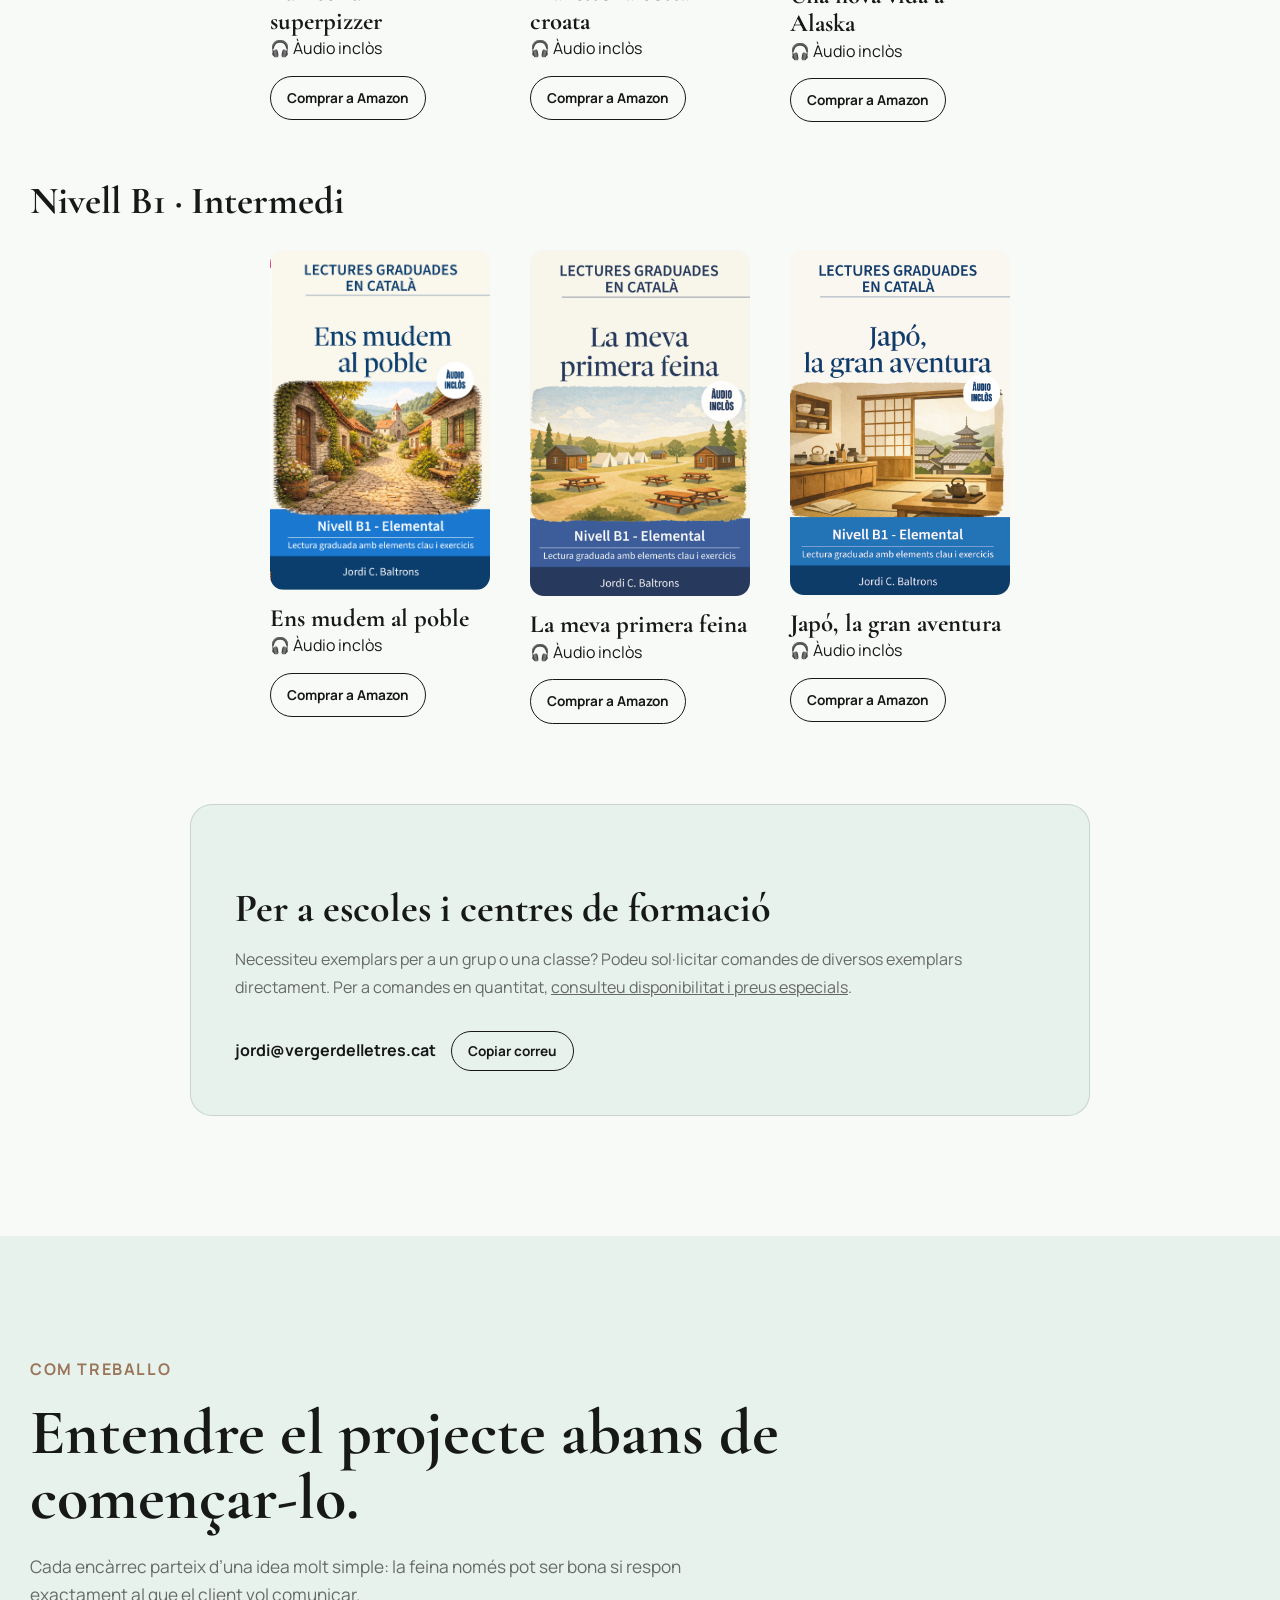
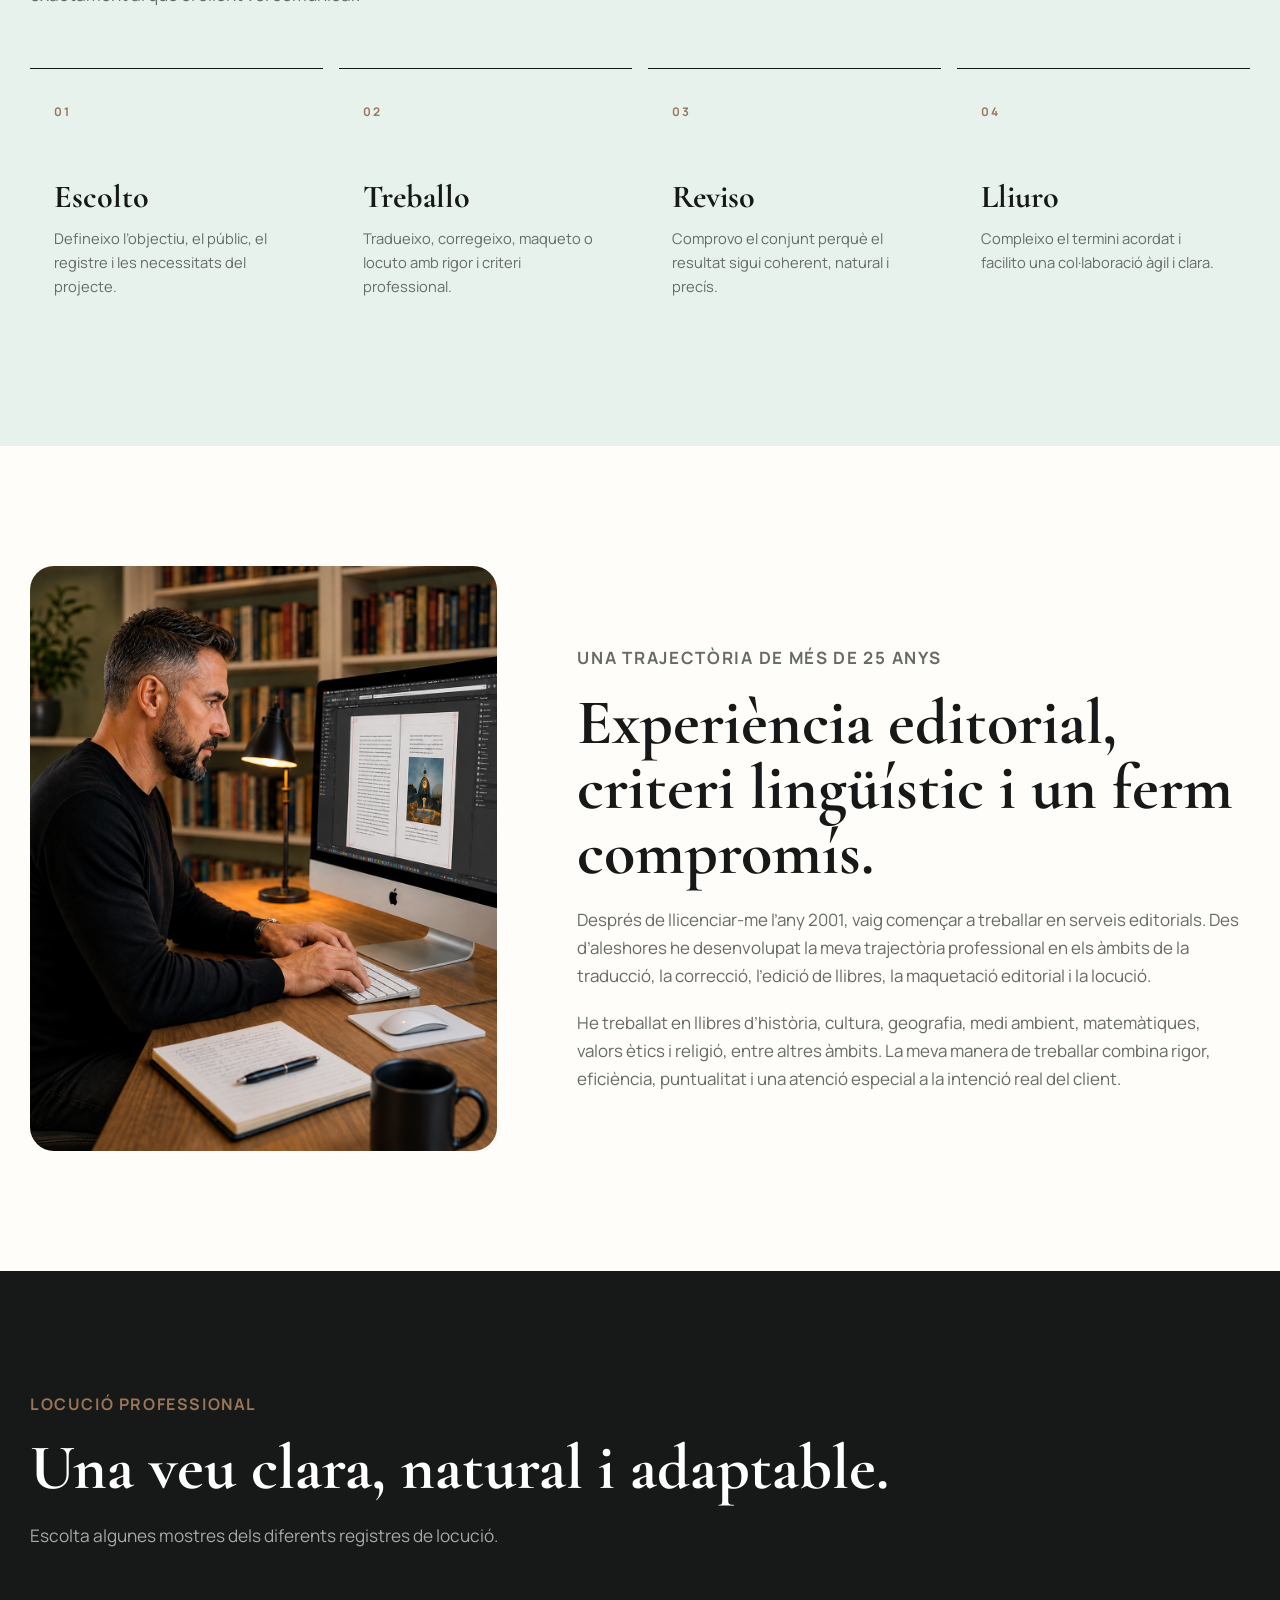
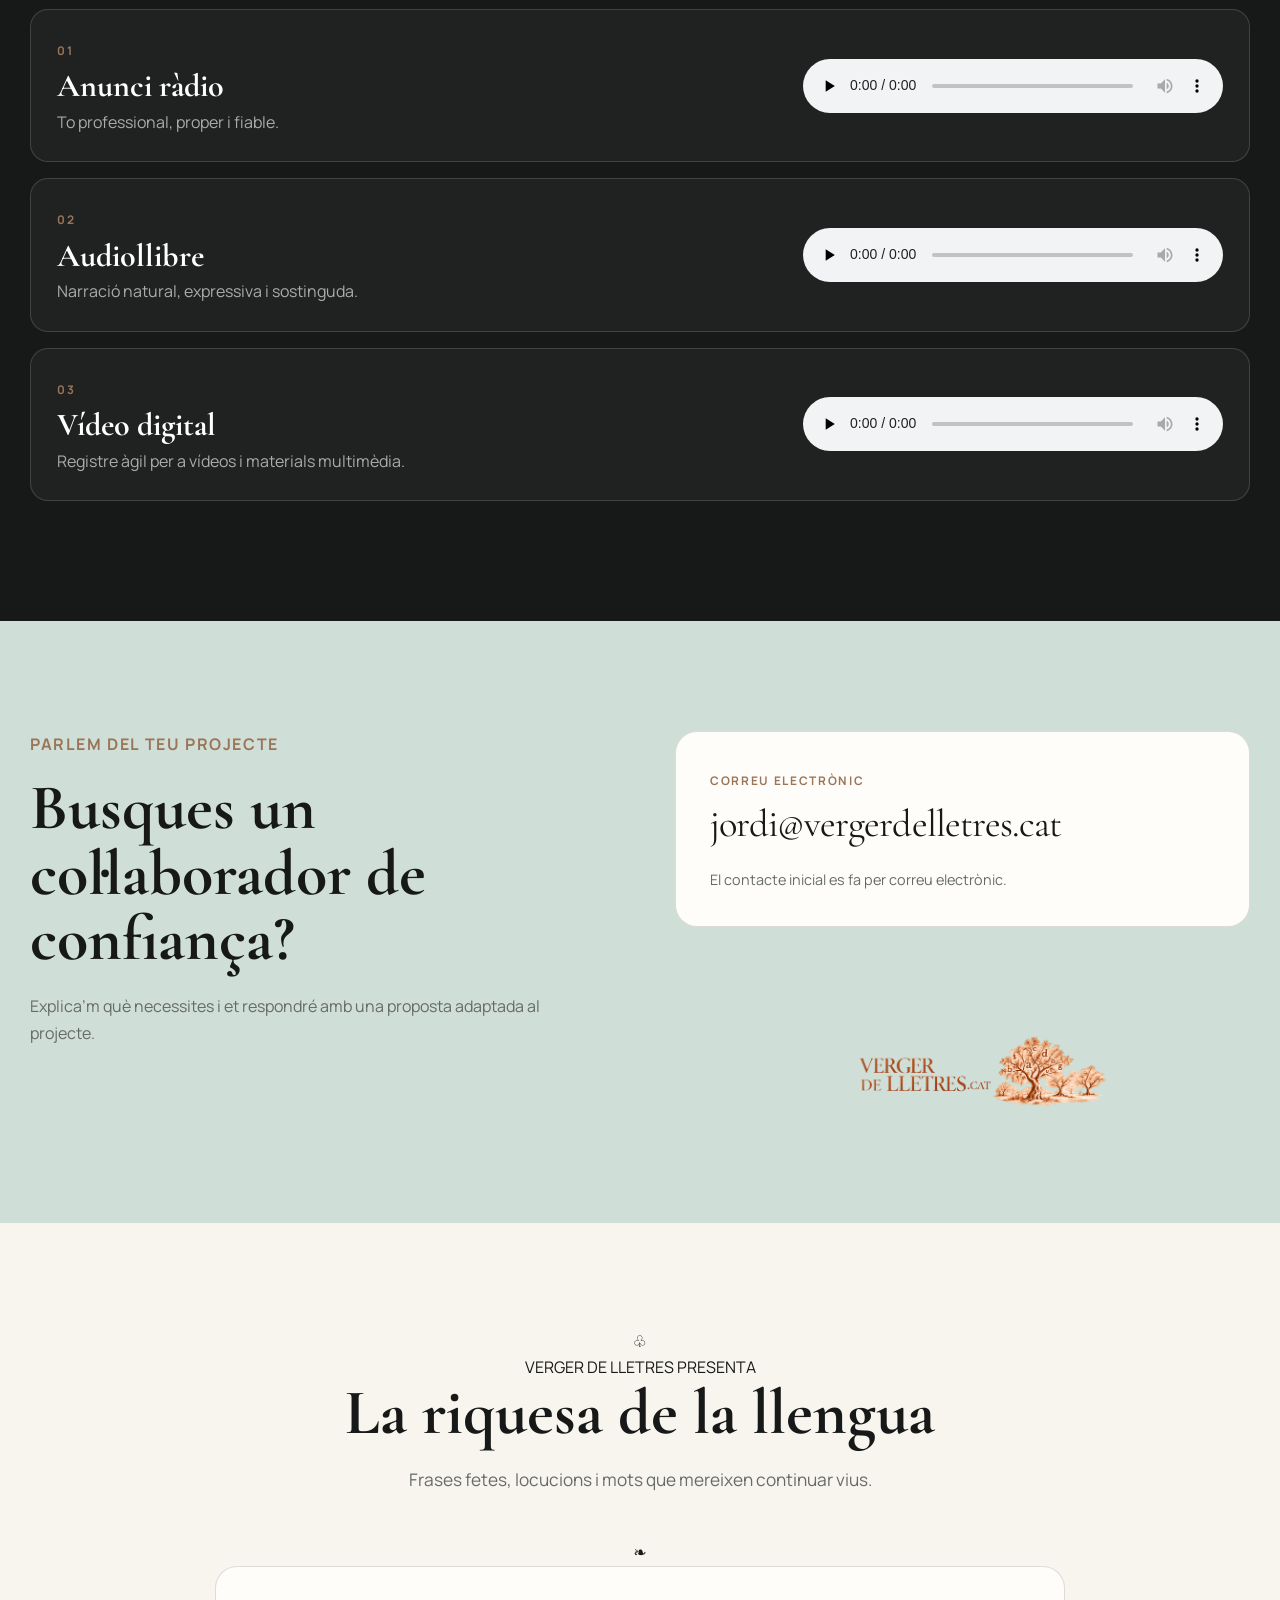
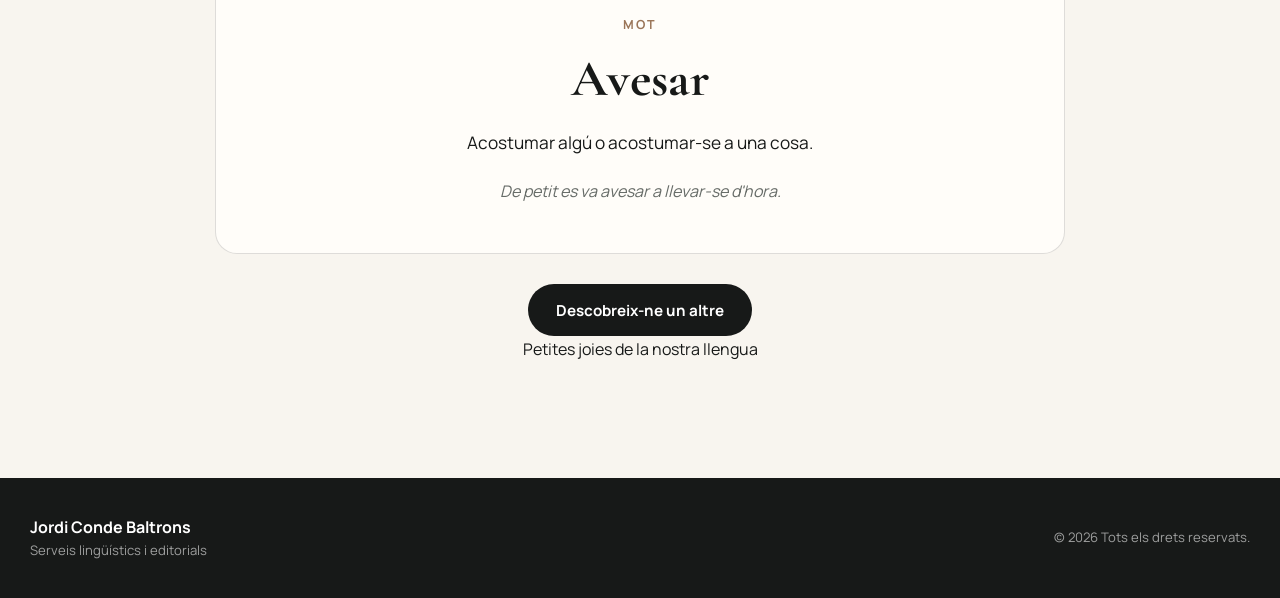
==== commit 75a112c0: "Update index.html" ====
--- a/index.html
+++ b/index.html
@@ -141,13 +141,20 @@
 <section class="section riquesa-section" id="riquesa-llengua">
   <div class="wrap riquesa-wrap">
 
-    <div class="riquesa-ornament" aria-hidden="true">❧</div>
+    <div class="riquesa-heading">
+      <div class="riquesa-book" aria-hidden="true">♧</div>
+      <p class="riquesa-eyebrow">VERGER DE LLETRES PRESENTA</p>
 
-    <h2>La riquesa de la llengua</h2>
+      <h2>La riquesa de la llengua</h2>
 
-    <p class="riquesa-intro">
-      Frases fetes, locucions i mots que mereixen continuar vius.
-    </p>
+      <p class="riquesa-intro">
+        Frases fetes, locucions i mots que mereixen continuar vius.
+      </p>
+    </div>
+
+    <div class="riquesa-divider" aria-hidden="true">
+      <span>❧</span>
+    </div>
 
     <div class="riquesa-card" aria-live="polite">
 
@@ -168,12 +175,13 @@
     </div>
 
     <button class="riquesa-button" id="riquesa-next" type="button">
-      Descobreix-ne un altre →
+      Descobreix-ne un altre
     </button>
+
+    <p class="riquesa-footer">Petites joies de la nostra llengua</p>
 
   </div>
 </section>
-
 </main>
 <footer><div class="wrap footer-inner"><div><strong>Jordi Conde Baltrons</strong><span>Serveis lingüístics i editorials</span></div><p>© <span id="year"></span> Tots els drets reservats.</p></div></footer>
  <a class="back-to-top" href="#top" aria-label="Tornar al principi de la pàgina">↑ Amunt</a> <script src="script.js"></script>
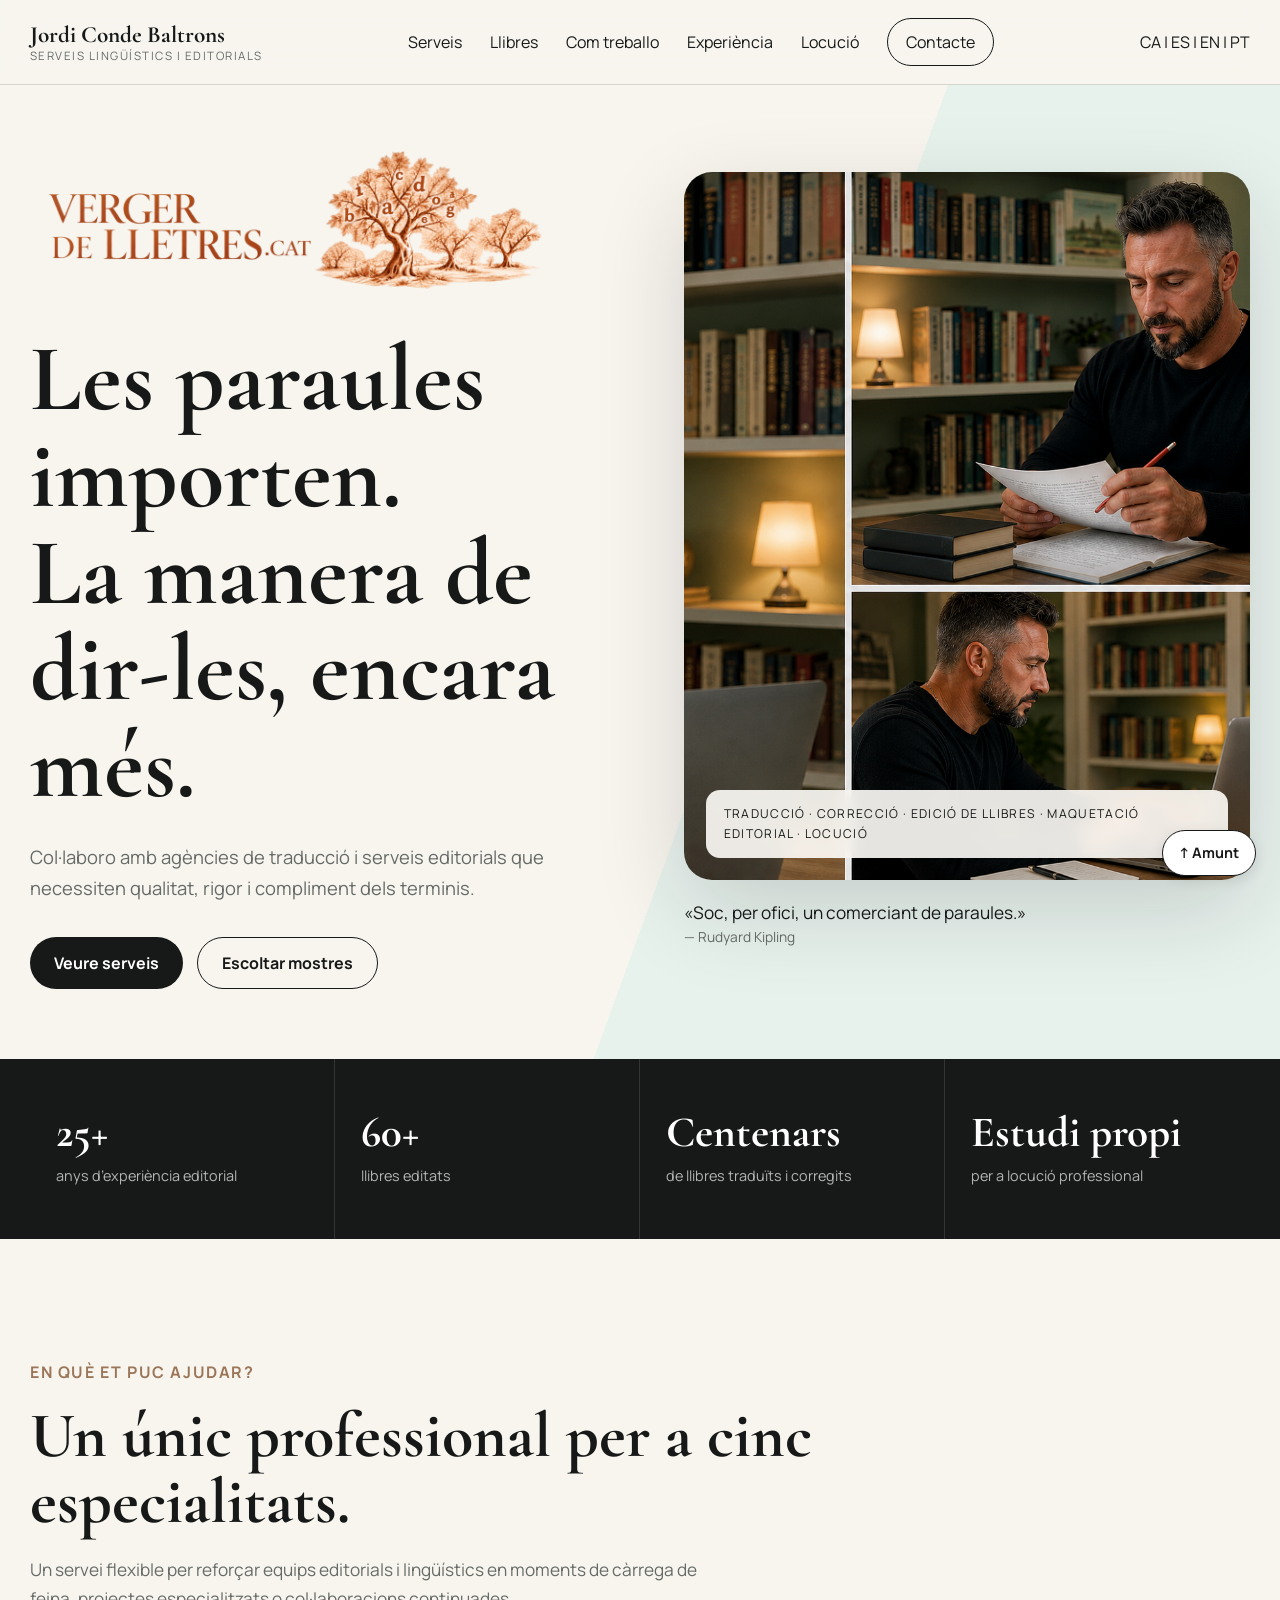
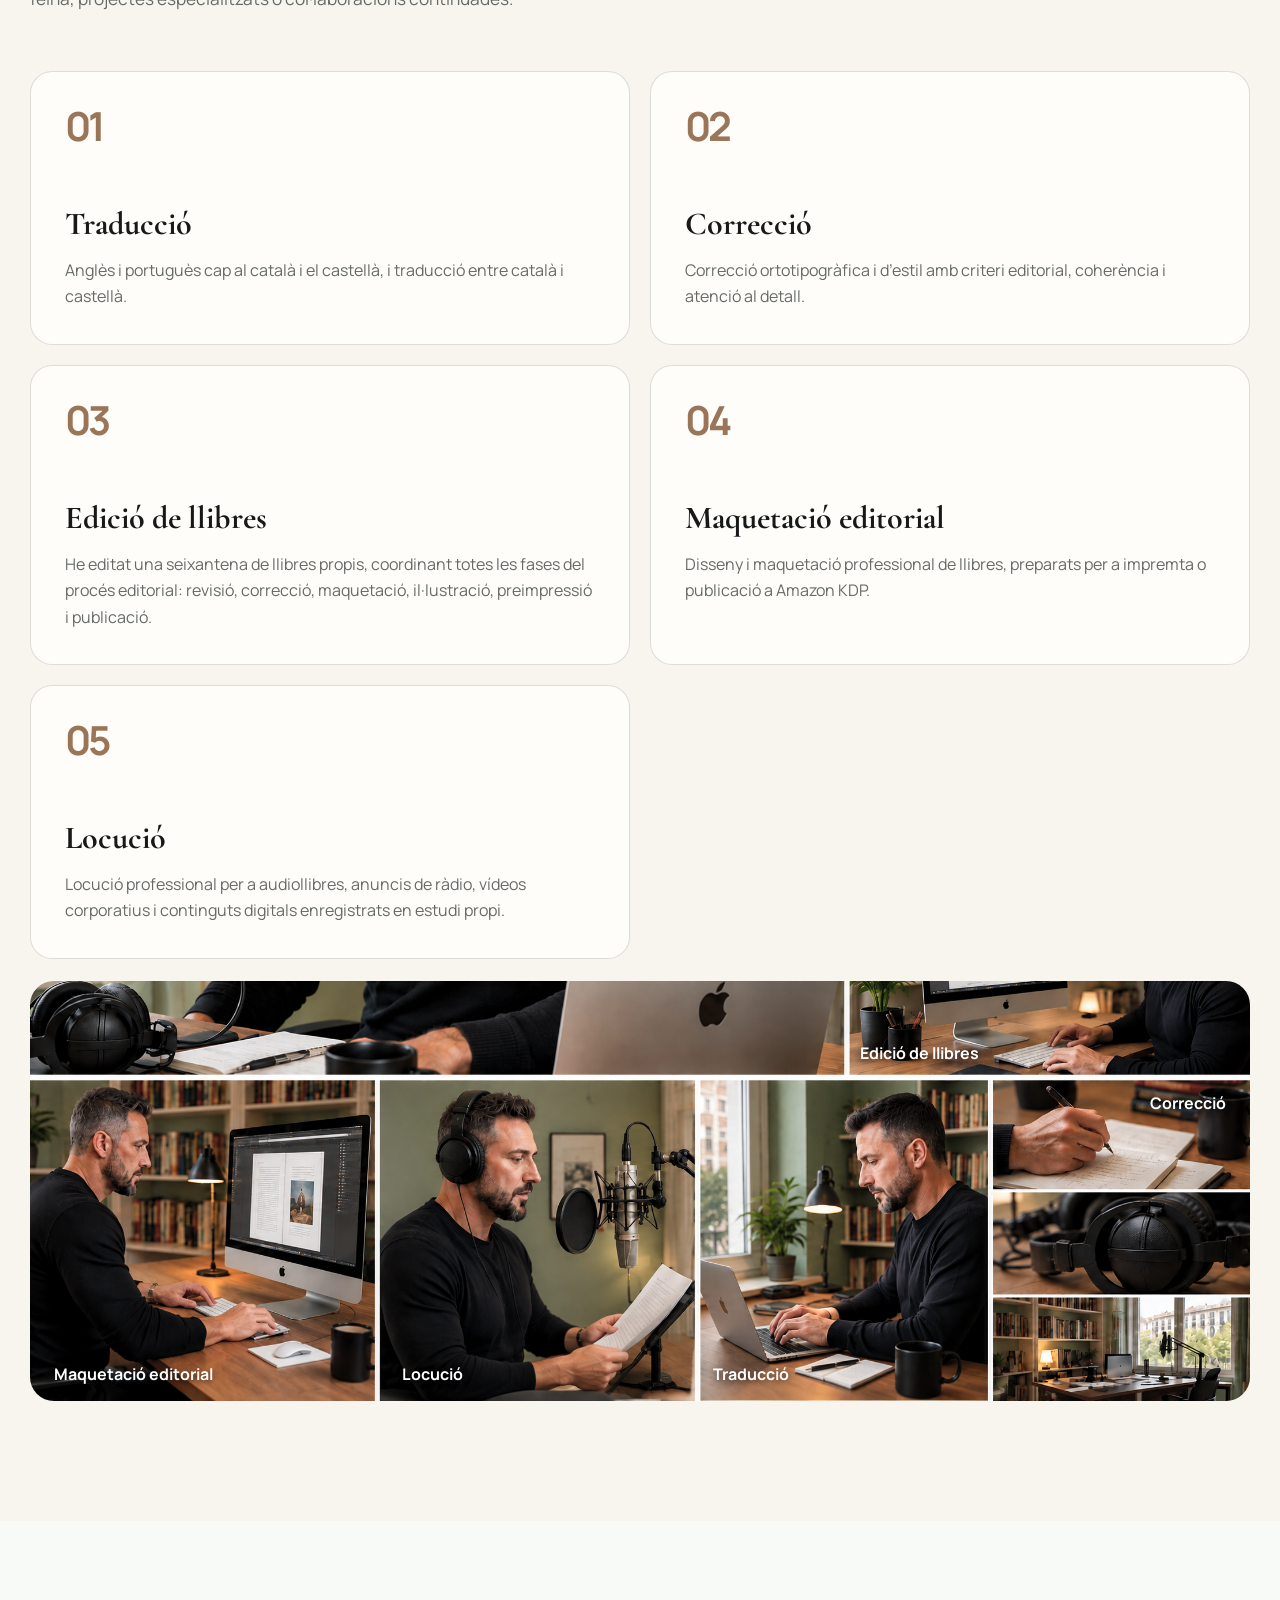
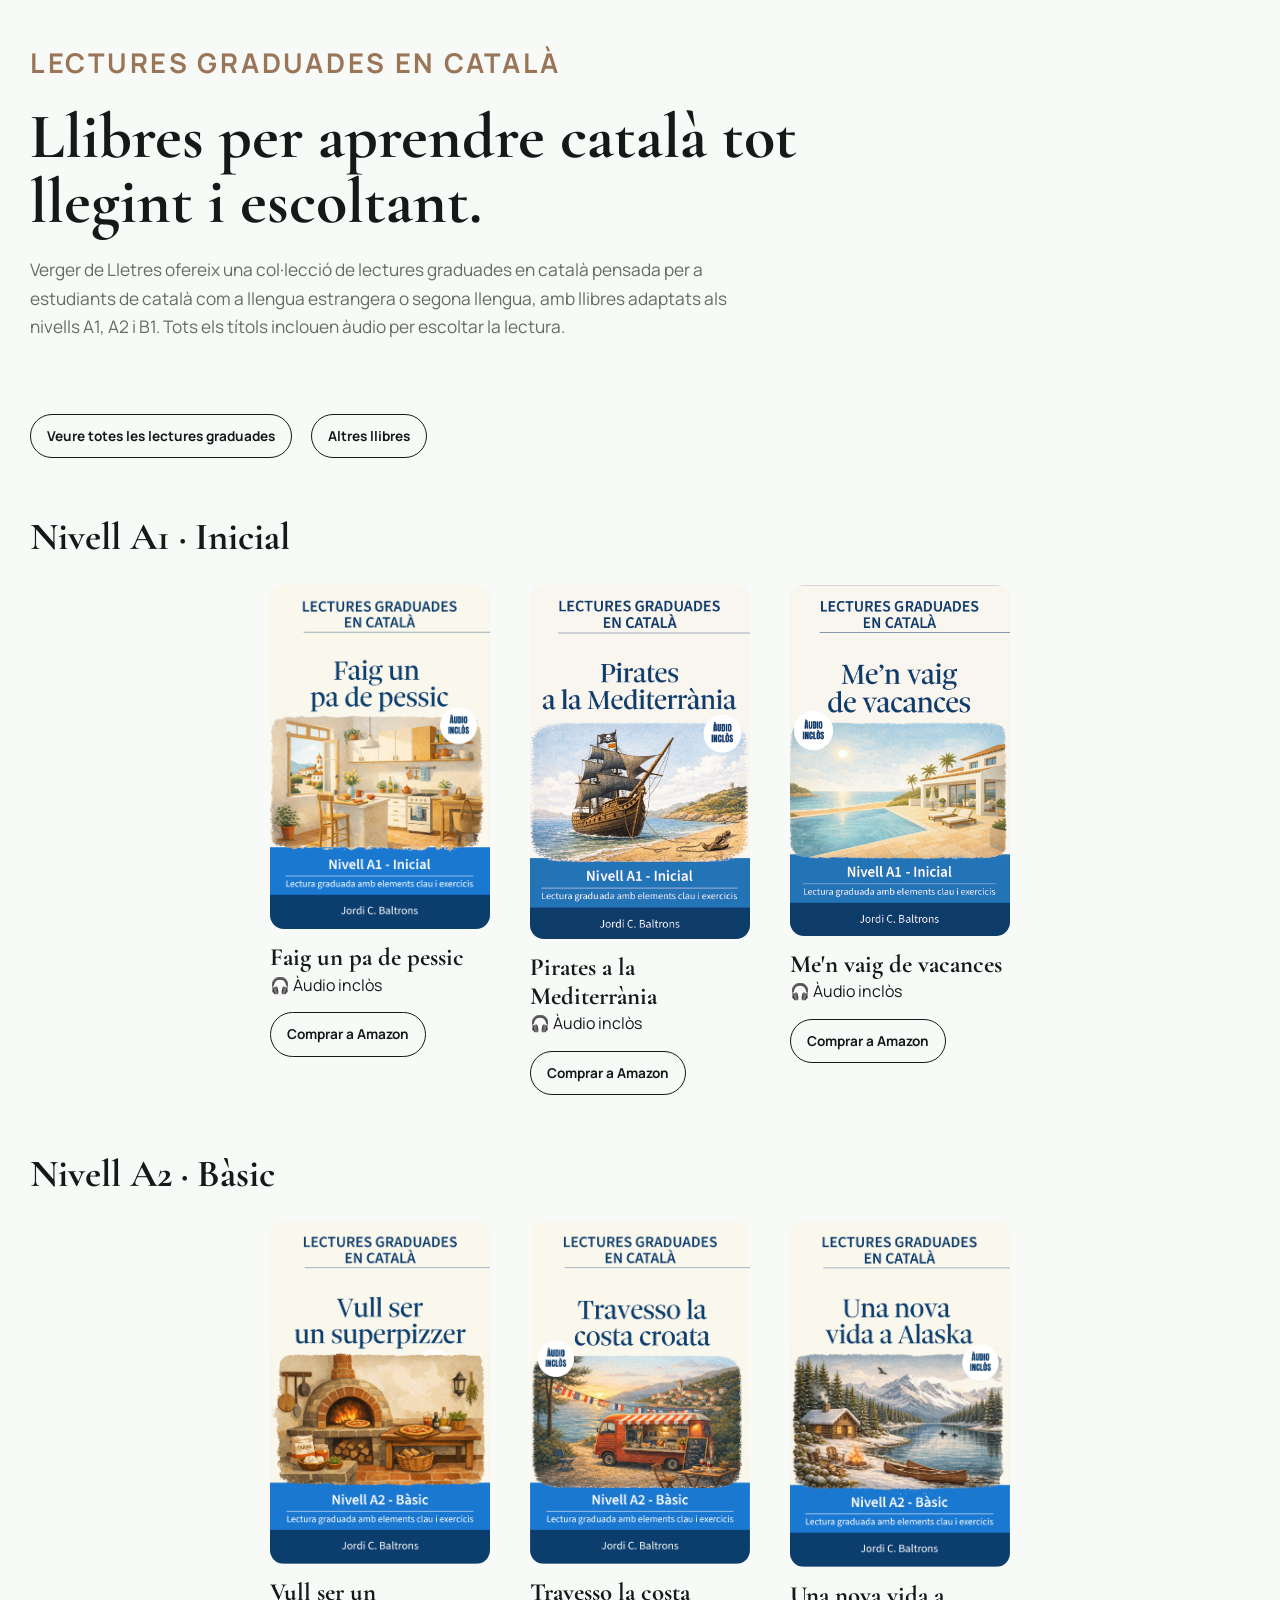
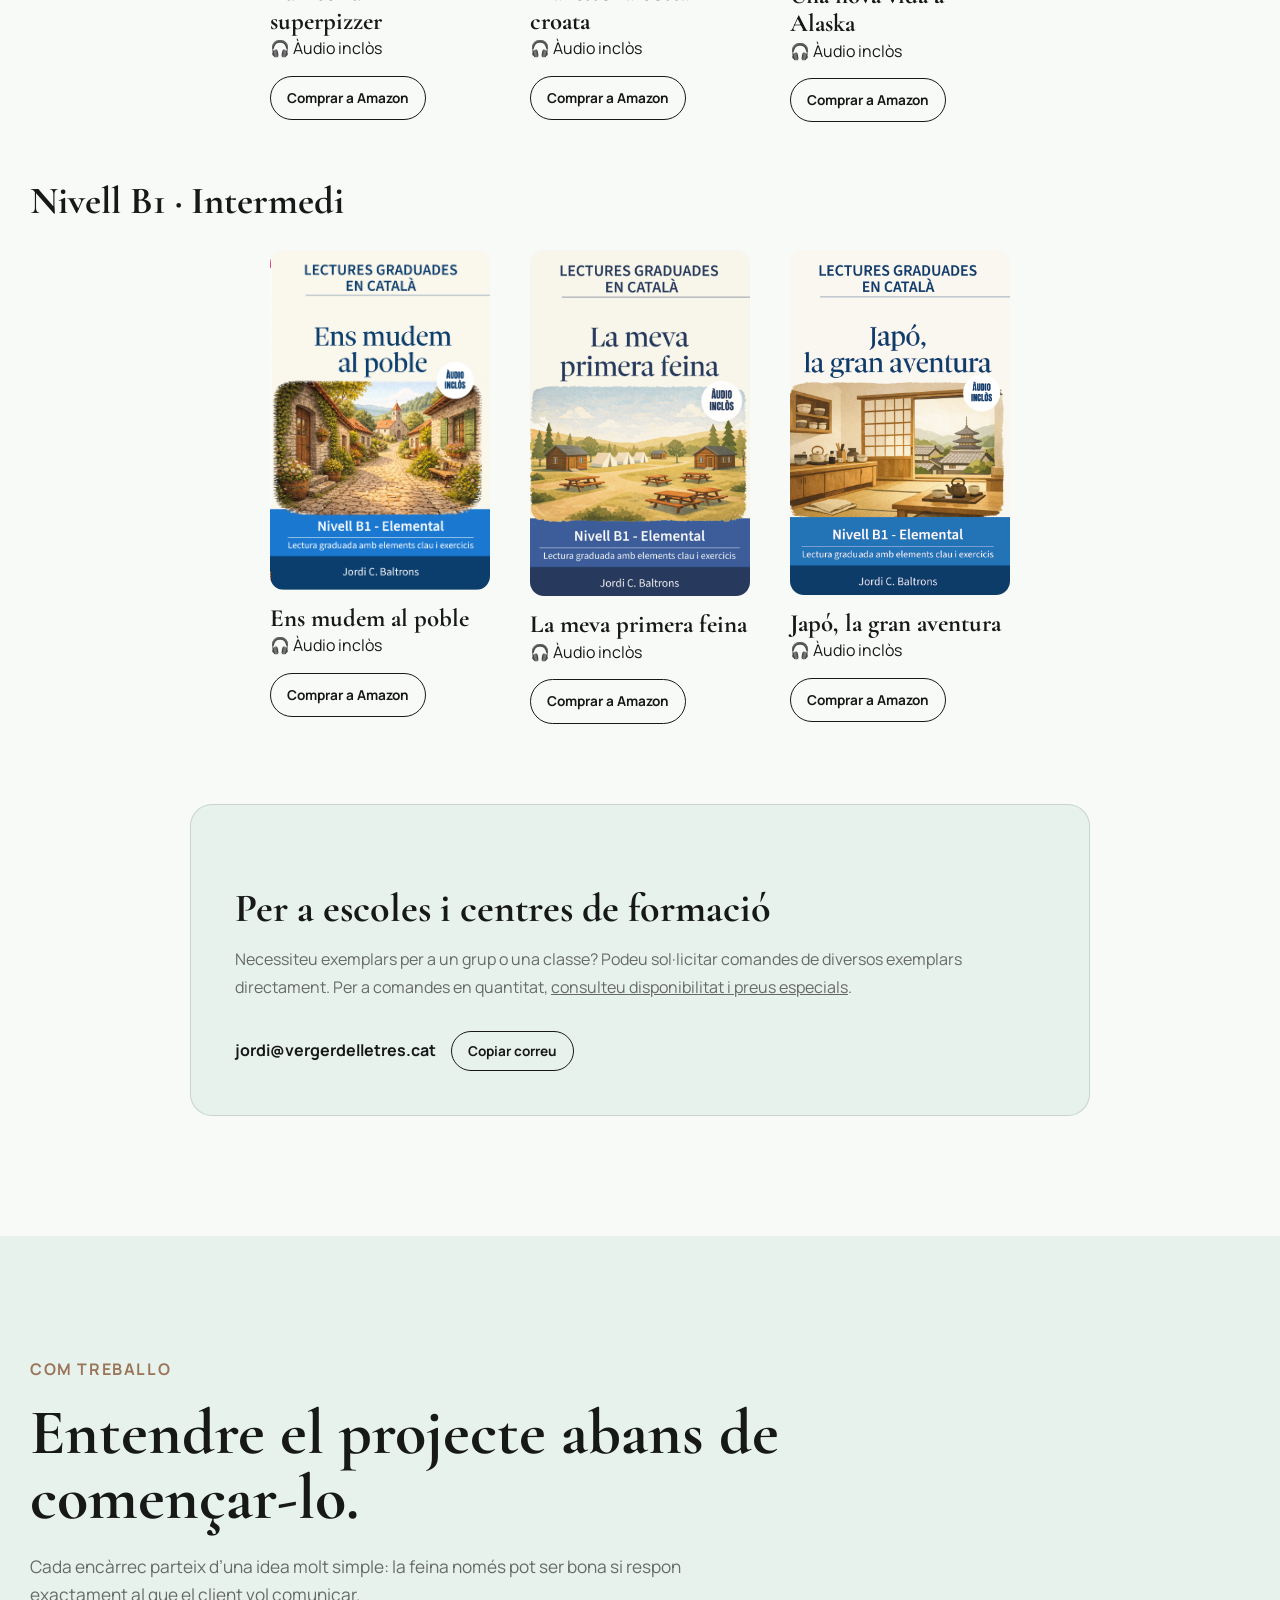
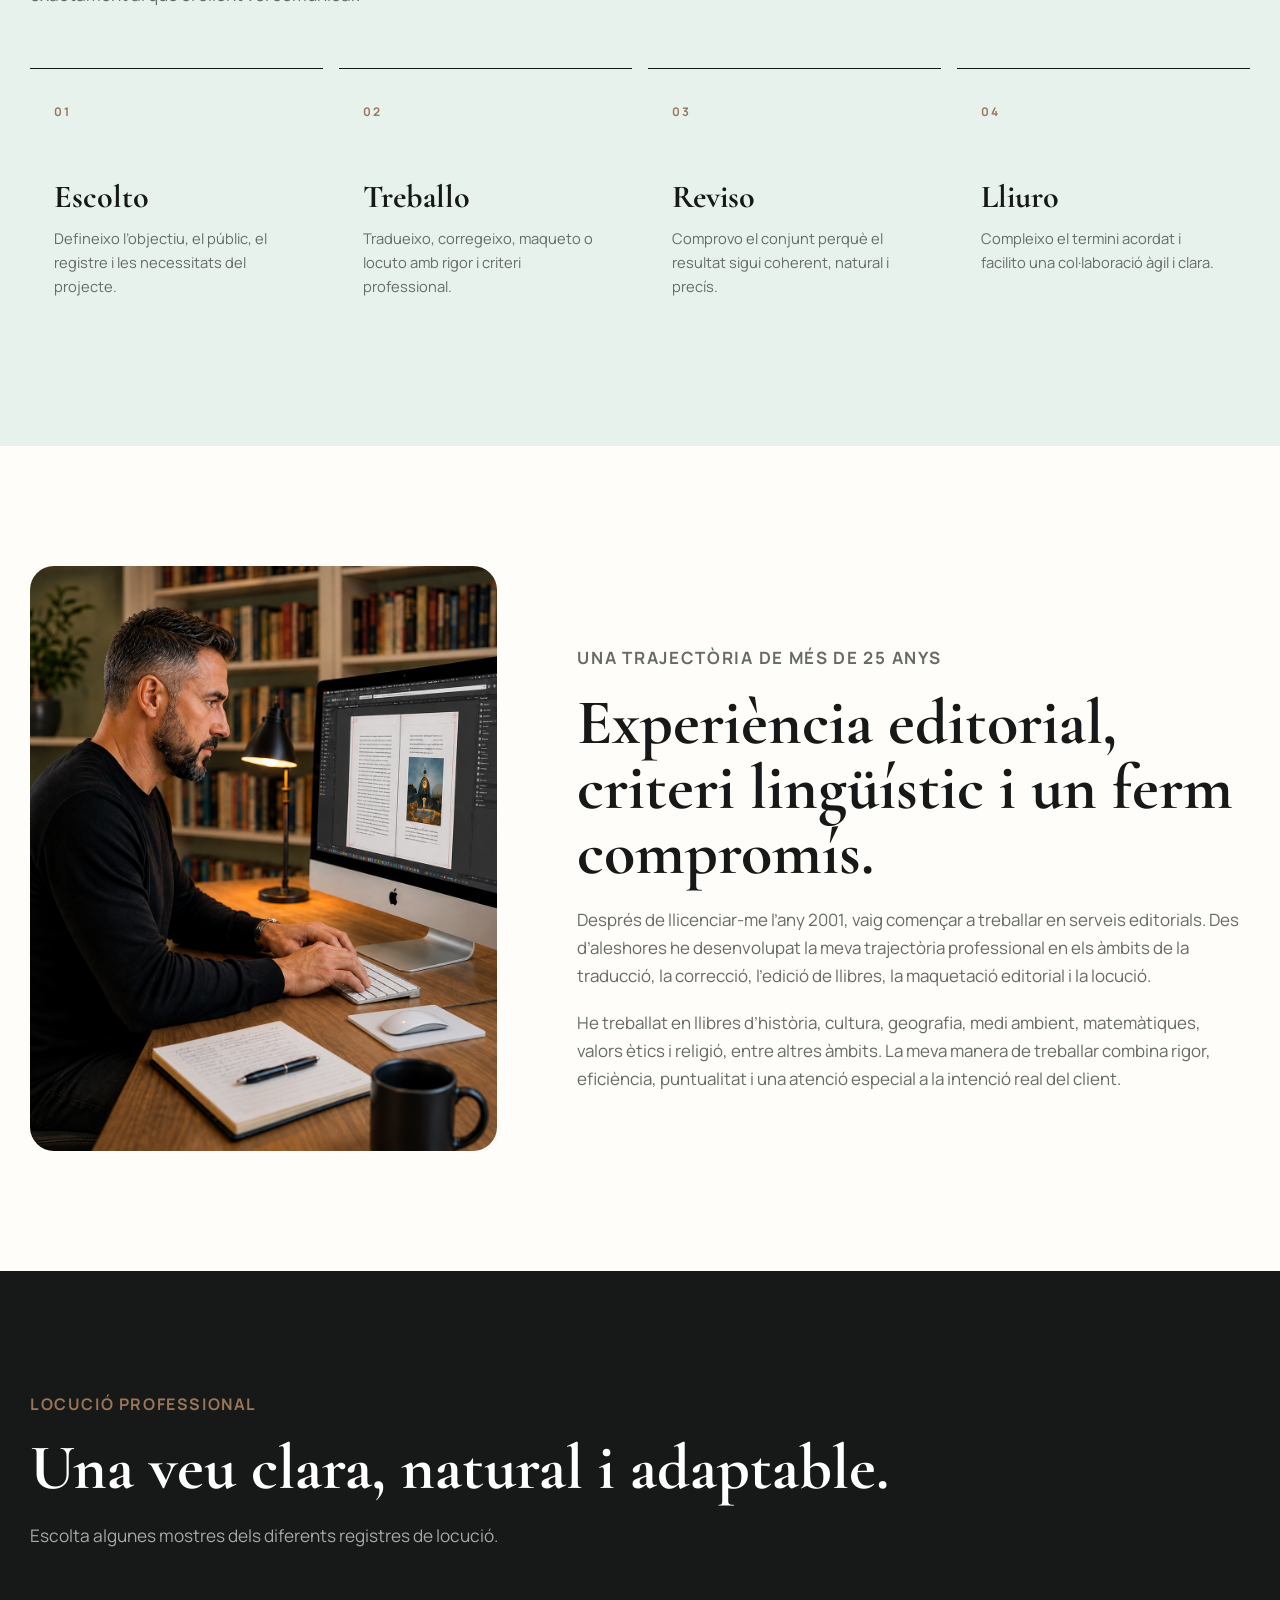
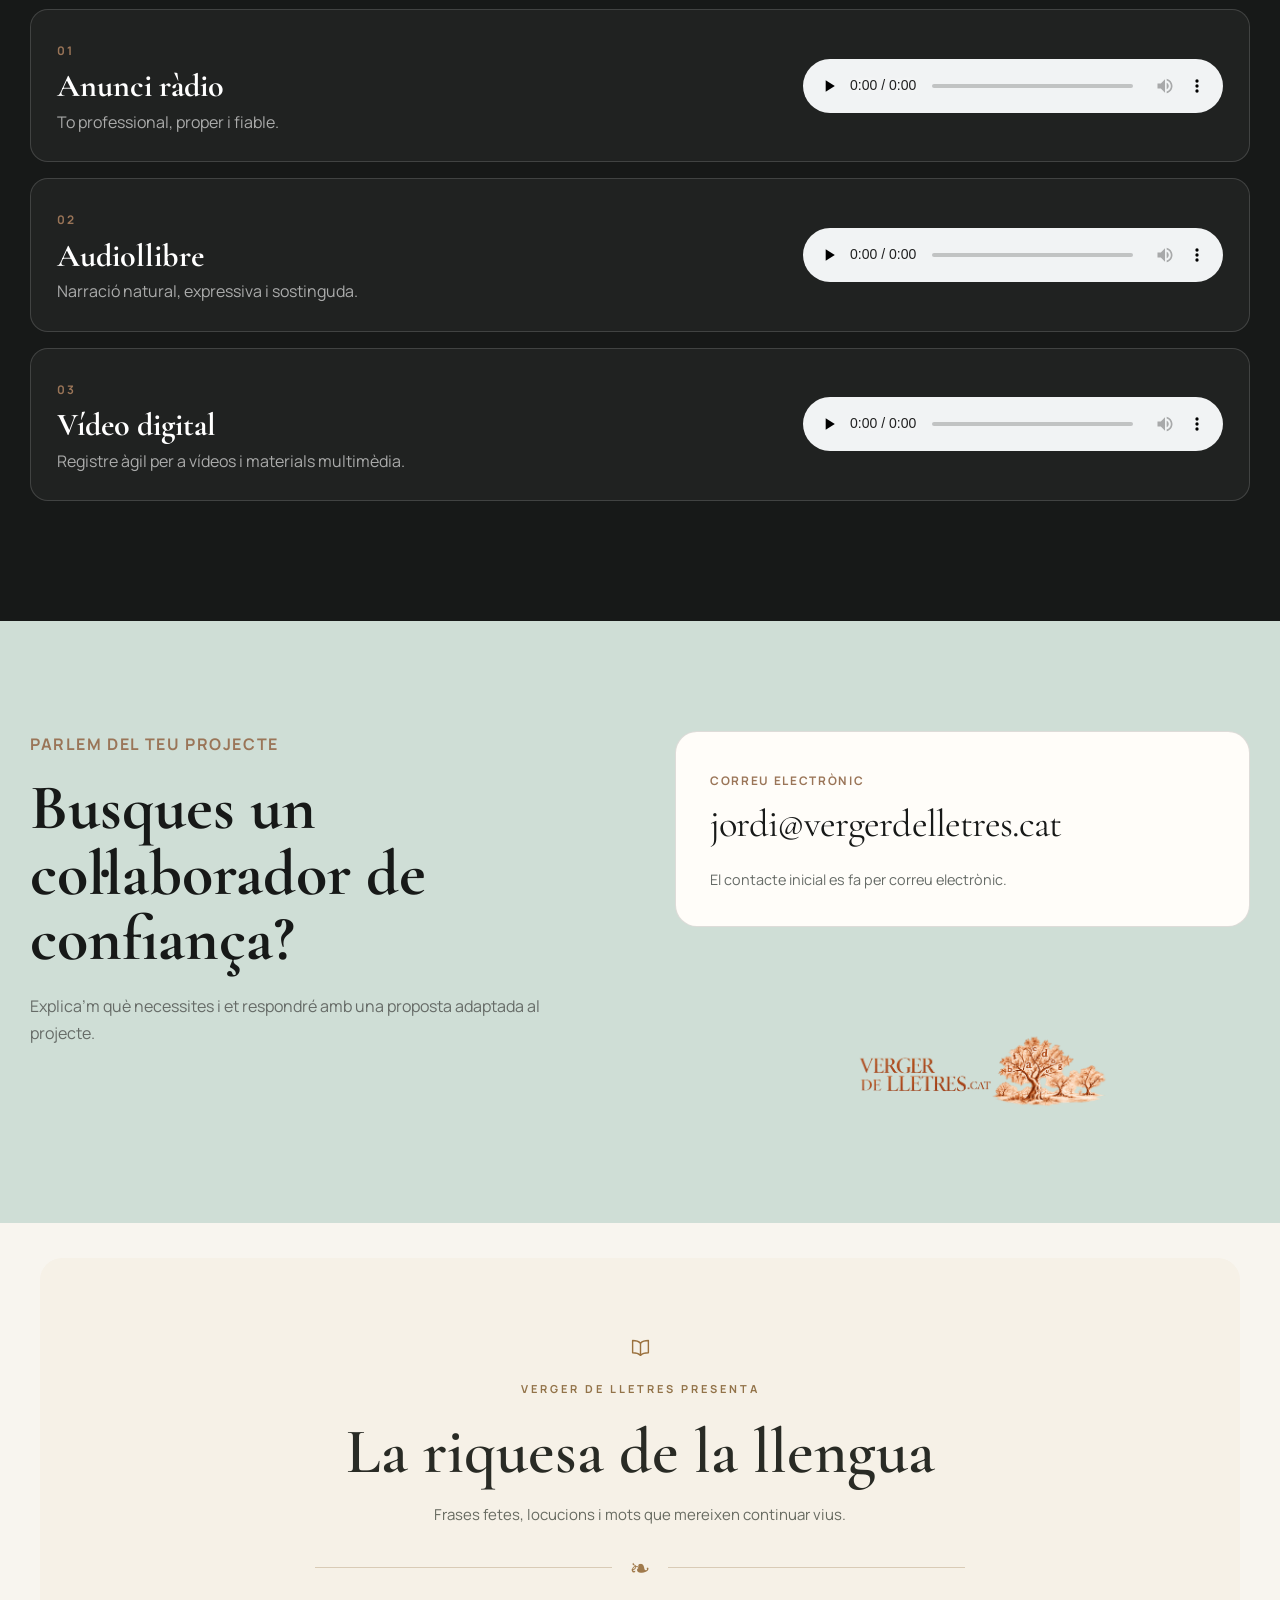
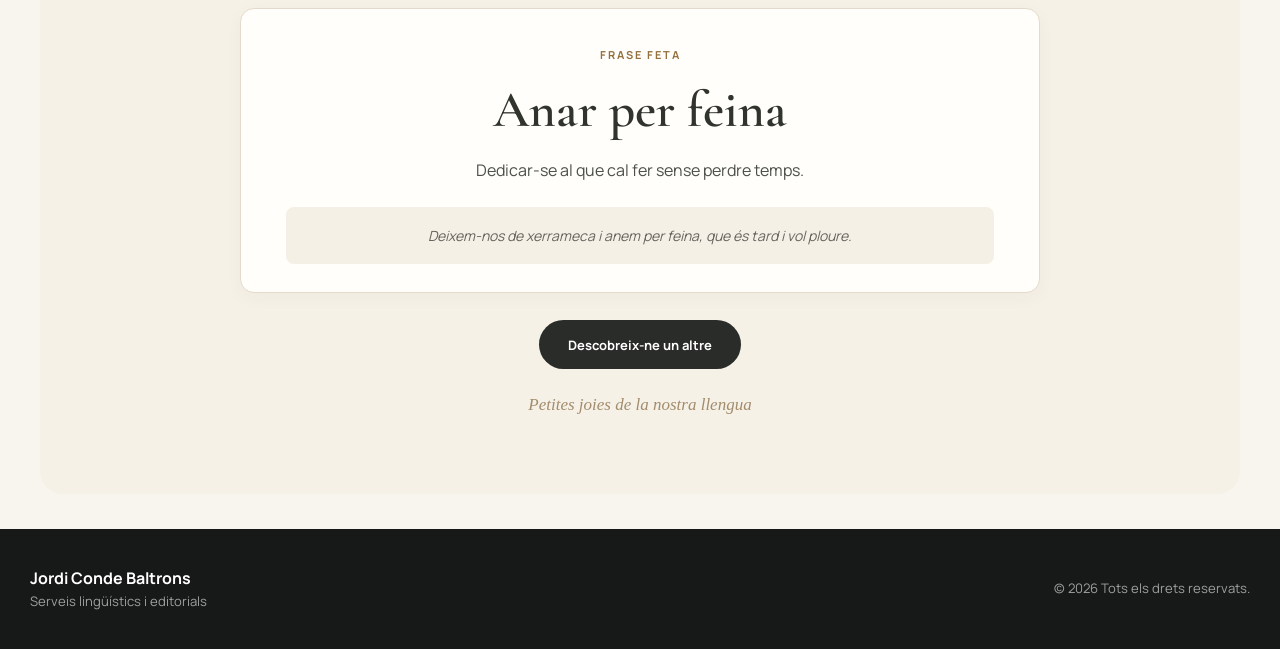
==== commit cb73254d: "Update index.html" ====
--- a/index.html
+++ b/index.html
@@ -142,7 +142,13 @@
   <div class="wrap riquesa-wrap">
 
     <div class="riquesa-heading">
-      <div class="riquesa-book" aria-hidden="true">♧</div>
+      <div class="riquesa-book" aria-hidden="true">
+  <svg width="21" height="21" viewBox="0 0 24 24" fill="none" stroke="currentColor" stroke-width="1.6" stroke-linecap="round" stroke-linejoin="round">
+    <path d="M12 7c-2-2-5-3-9-3v14c4 0 7 1 9 3"/>
+    <path d="M12 7c2-2 5-3 9-3v14c-4 0-7 1-9 3"/>
+    <path d="M12 7v14"/>
+  </svg>
+</div>
       <p class="riquesa-eyebrow">VERGER DE LLETRES PRESENTA</p>
 
       <h2>La riquesa de la llengua</h2>
--- a/styles.css
+++ b/styles.css
@@ -1201,109 +1201,193 @@
 /* La riquesa de la llengua */
 
 .riquesa-section {
-  background: var(--paper);
-  padding: 105px 0 115px;
+  background: #f6f1e7;
+  padding: 68px 24px 75px;
   text-align: center;
+  border-radius: 22px;
+  margin: 35px auto;
+  max-width: 1200px;
 }
 
 .riquesa-wrap {
-  max-width: 850px;
-}
-
-.riquesa-ornament {
-  color: var(--bronze);
-  font-family: "Cormorant Garamond", serif;
-  font-size: 3rem;
-  line-height: 1;
-  margin-bottom: 18px;
+  max-width: 800px;
+  margin: 0 auto;
+}
+
+.riquesa-heading {
+  text-align: center;
+}
+
+.riquesa-book {
+  color: #9a713e;
+  font-size: 27px;
+  margin-bottom: 10px;
+}
+
+.riquesa-eyebrow {
+  color: #927349;
+  font-family: Manrope, sans-serif;
+  font-size: 11px;
+  font-weight: 700;
+  letter-spacing: 3px;
+  margin-bottom: 19px;
 }
 
 .riquesa-section h2 {
   max-width: none;
-  font-size: clamp(2.8rem, 5vw, 4.5rem);
-  margin-bottom: 20px;
+  color: #292b25;
+  font-family: "Cormorant Garamond", serif;
+  font-size: clamp(2.8rem, 5vw, 4rem);
+  font-weight: 600;
+  line-height: 1.1;
+  margin: 0 0 15px;
 }
 
 .riquesa-intro {
-  color: var(--muted);
-  font-size: 1.08rem;
-  margin-bottom: 45px;
+  color: #686b61;
+  font-size: 15px;
+  line-height: 1.6;
+  margin: 0;
+}
+
+.riquesa-divider {
+  display: flex;
+  align-items: center;
+  gap: 18px;
+  max-width: 650px;
+  margin: 28px auto;
+  color: #a07a4c;
+}
+
+.riquesa-divider::before,
+.riquesa-divider::after {
+  content: "";
+  flex: 1;
+  height: 1px;
+  background: #d9cbb6;
+}
+
+.riquesa-divider span {
+  font-size: 25px;
+  line-height: 1;
 }
 
 .riquesa-card {
-  background: var(--white);
-  border: 1px solid var(--line);
-  border-radius: 22px;
-  padding: 48px 55px;
-  min-height: 280px;
+  background: #fffefa;
+  border: 1px solid #e4dacb;
+  border-radius: 14px;
+  padding: 37px 45px 28px;
+  min-height: 0;
+  box-shadow: 0 5px 18px rgba(60, 45, 25, .035);
 }
 
 .riquesa-category {
   display: block;
-  color: var(--bronze);
-  font-size: .78rem;
-  font-weight: 700;
-  letter-spacing: .14em;
+  color: #94703e;
+  font-family: Manrope, sans-serif;
+  font-size: 11px;
+  font-weight: 700;
+  letter-spacing: 2px;
   text-transform: uppercase;
-  margin-bottom: 18px;
+  margin-bottom: 17px;
 }
 
 .riquesa-card h3 {
-  font-size: clamp(2.3rem, 4vw, 3.5rem);
-  margin-bottom: 24px;
+  color: #30342c;
+  font-family: "Cormorant Garamond", serif;
+  font-size: clamp(2.3rem, 4vw, 3.2rem);
+  font-weight: 600;
+  line-height: 1.15;
+  margin: 0 0 17px;
 }
 
 .riquesa-meaning {
-  font-size: 1.08rem;
-  margin-bottom: 20px;
+  color: #4c5049;
+  font-size: 16px;
+  line-height: 1.7;
+  margin: 0 0 23px;
 }
 
 .riquesa-example {
-  color: var(--muted);
-  font-size: 1rem;
+  background: #f5f0e6;
+  color: #66645e;
+  border-radius: 8px;
+  padding: 17px 20px;
+  font-size: 14px;
   font-style: italic;
-  line-height: 1.7;
+  line-height: 1.65;
+  margin: 0;
 }
 
 .riquesa-button {
   display: inline-flex;
   align-items: center;
   justify-content: center;
-  min-height: 52px;
-  margin-top: 30px;
-  padding: 12px 28px;
+  min-height: 49px;
+  margin-top: 27px;
+  padding: 12px 29px;
   border: 0;
   border-radius: 999px;
-  background: var(--ink);
-  color: white;
-  font-family: Manrope, system-ui, sans-serif;
-  font-size: .95rem;
+  background: #292c28;
+  color: #fff;
+  font-family: Manrope, sans-serif;
+  font-size: 13px;
   font-weight: 700;
   cursor: pointer;
   transition: background .2s, transform .2s;
 }
 
 .riquesa-button:hover {
-  background: var(--bronze);
+  background: #85643e;
   transform: translateY(-2px);
 }
 
 .riquesa-button:focus-visible {
-  outline: 3px solid var(--bronze);
+  outline: 3px solid #a07a4c;
   outline-offset: 4px;
+}
+
+.riquesa-footer {
+  color: #a28c6d;
+  font-family: "Cormorant Garamond", serif;
+  font-size: 17px;
+  font-style: italic;
+  margin: 22px 0 0;
 }
 
 @media (max-width: 560px) {
   .riquesa-section {
-    padding: 75px 0 85px;
+    padding: 50px 15px 55px;
+    margin: 20px 12px;
+    border-radius: 16px;
   }
 
   .riquesa-card {
-    padding: 35px 22px;
-    min-height: 0;
+    padding: 29px 20px 20px;
+  }
+
+  .riquesa-section h2 {
+    font-size: 2.8rem;
   }
 
   .riquesa-intro {
-    margin-bottom: 32px;
-  }
-}
+    font-size: 14px;
+  }
+
+  .riquesa-divider {
+    margin: 23px auto;
+  }
+
+  .riquesa-card h3 {
+    font-size: 2.5rem;
+  }
+
+  .riquesa-meaning {
+    font-size: 15px;
+  }
+
+  .riquesa-example {
+    font-size: 13px;
+    padding: 15px;
+  }
+}
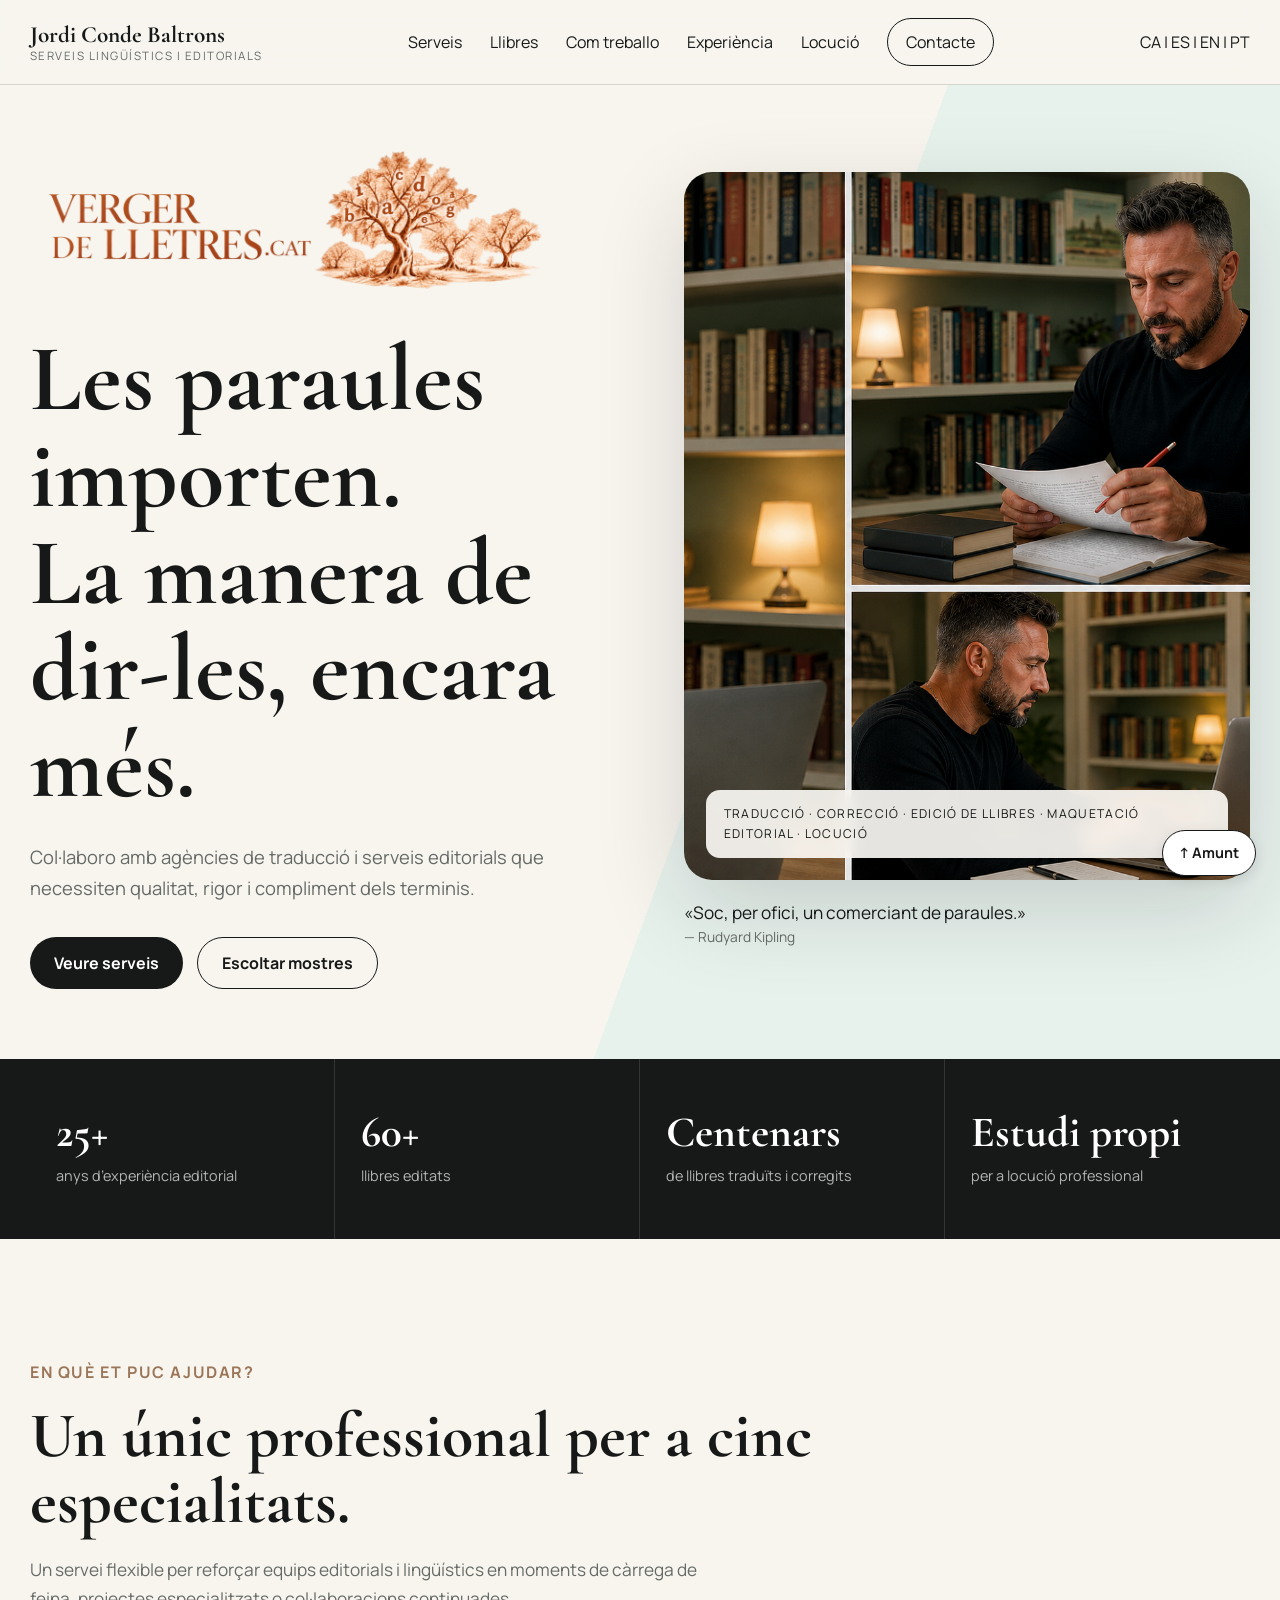
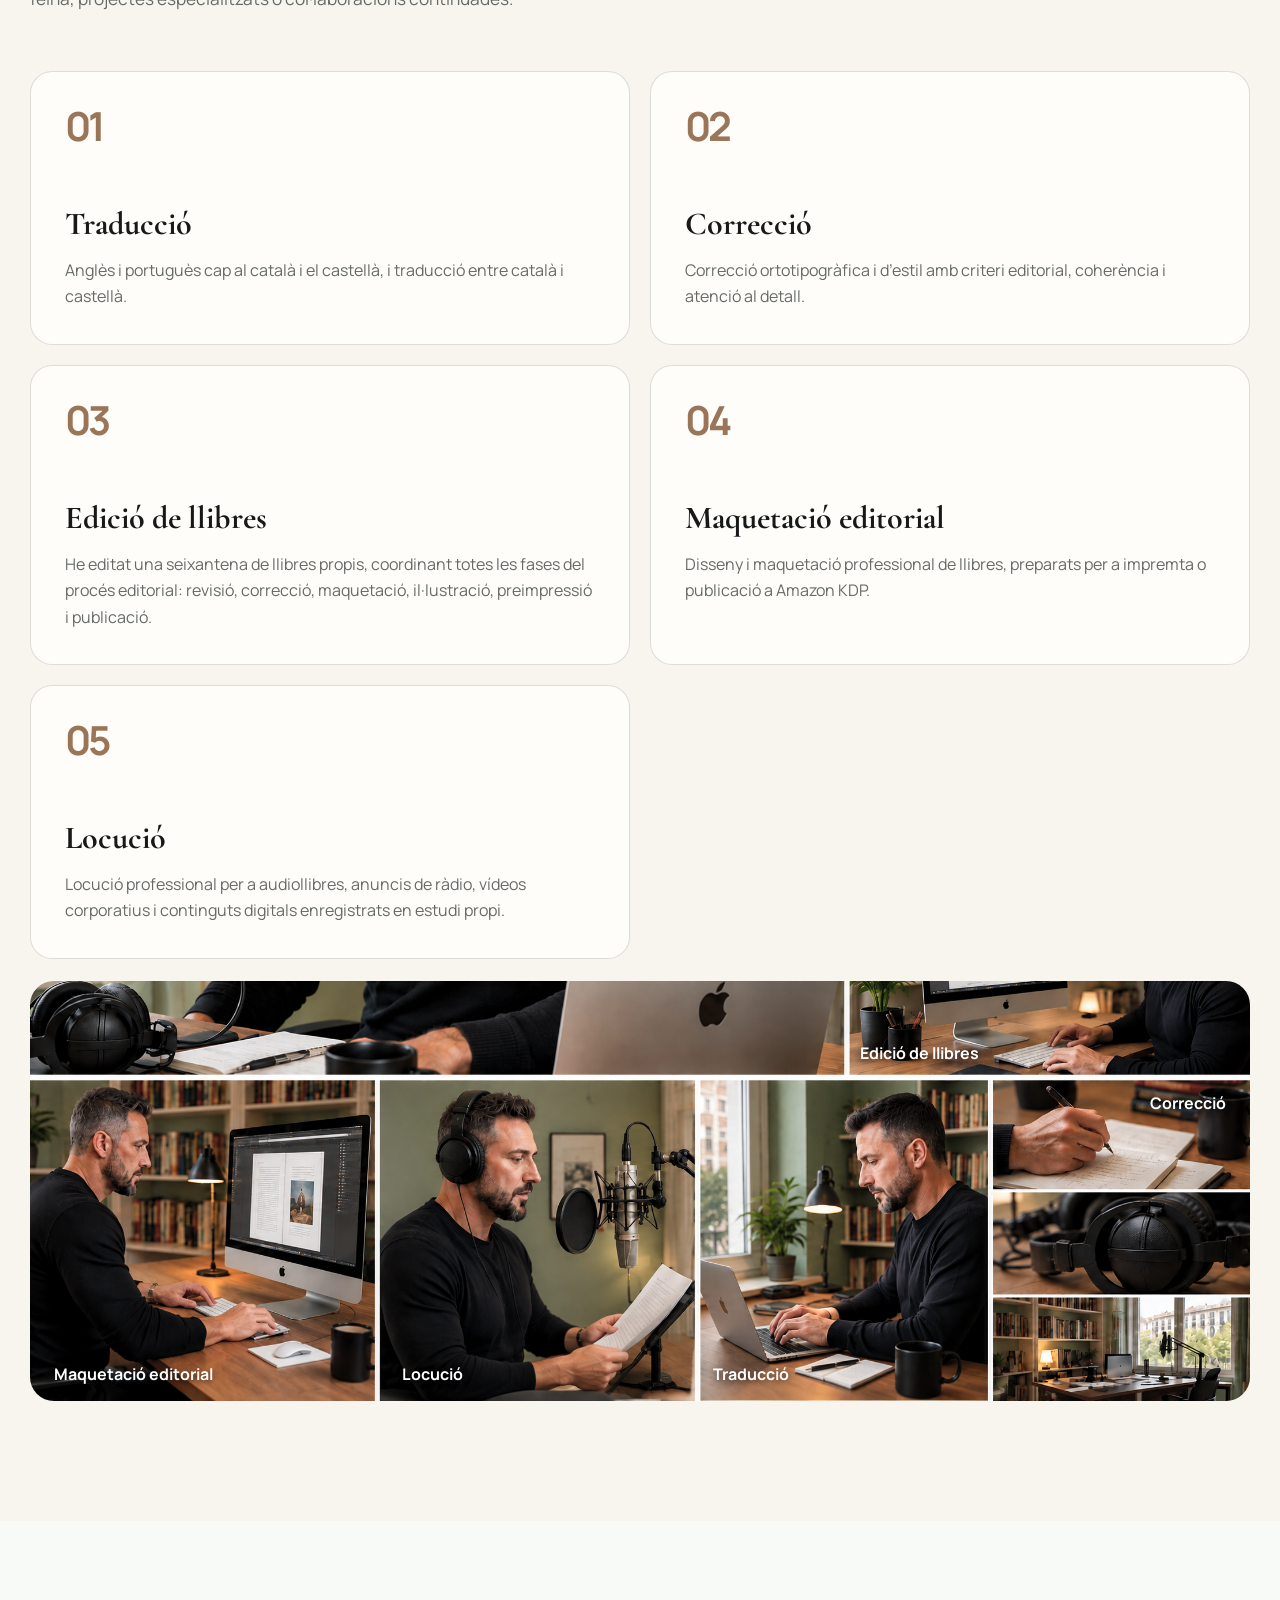
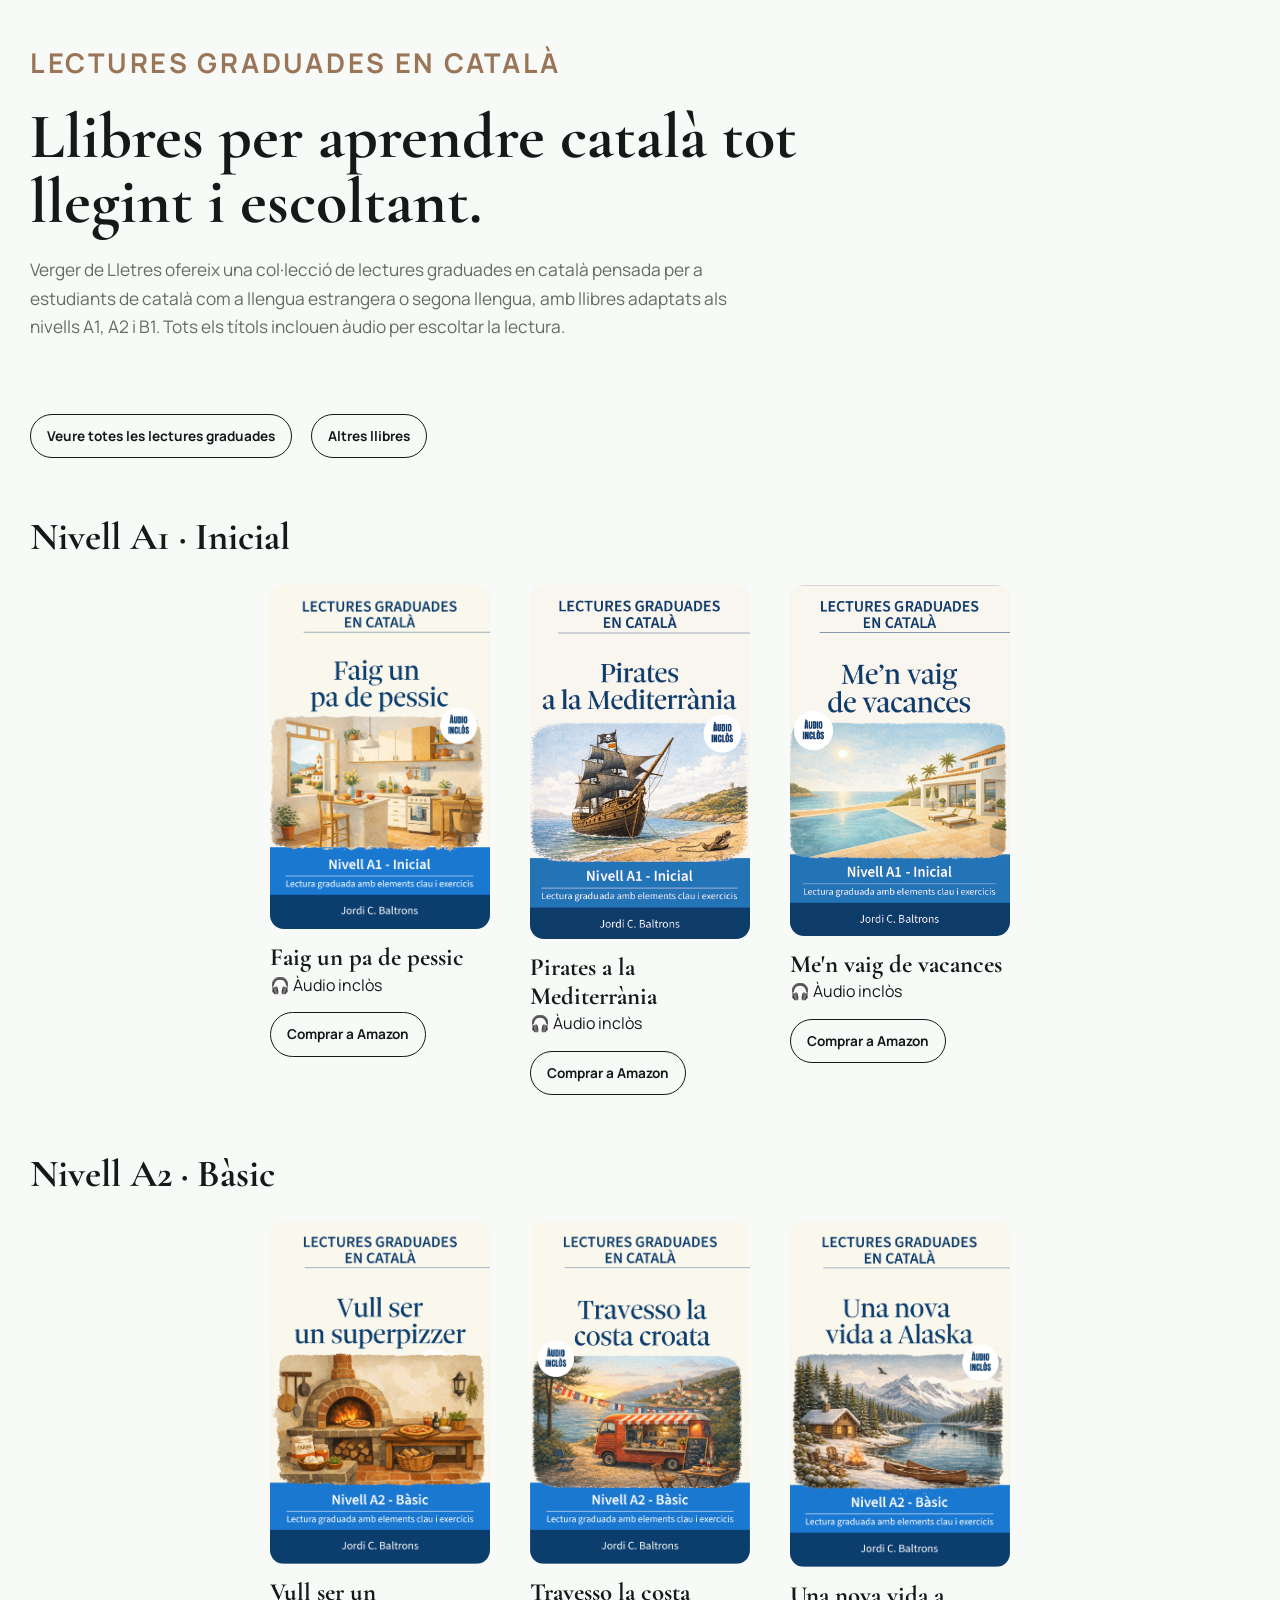
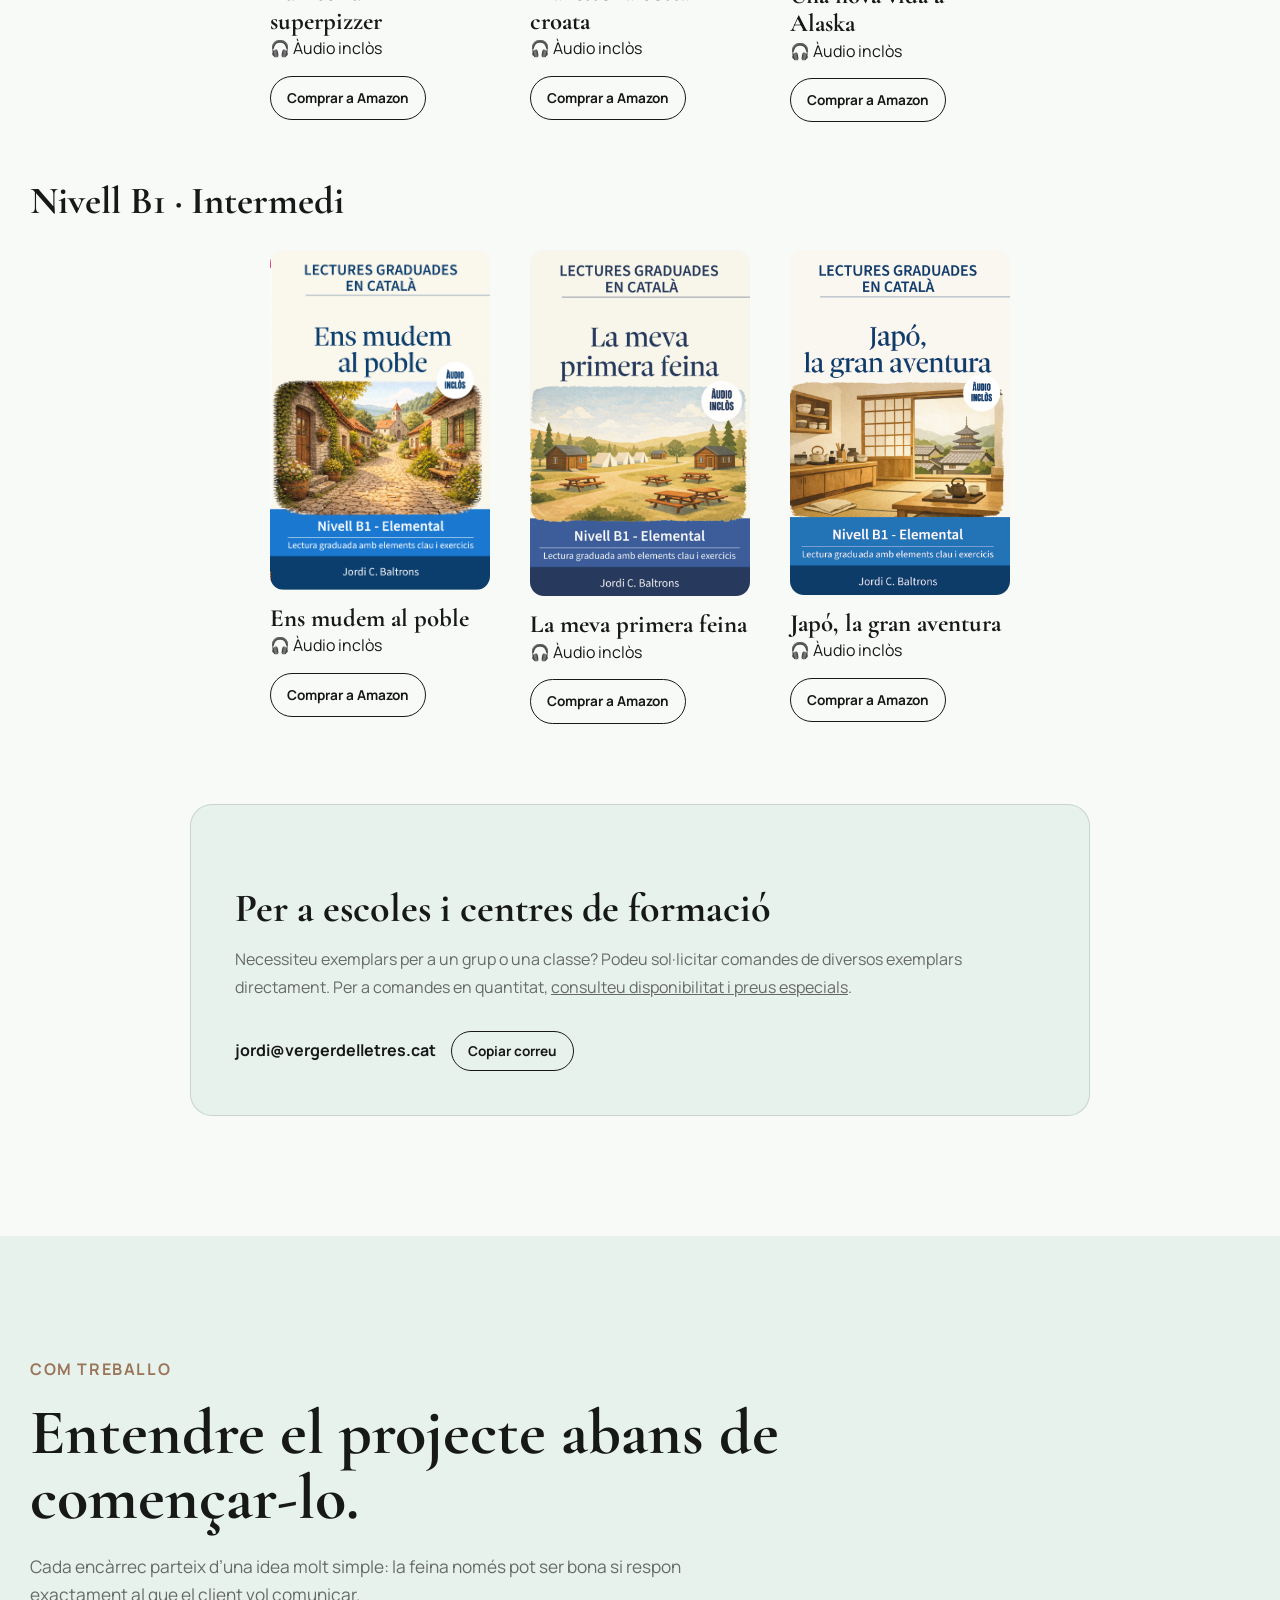
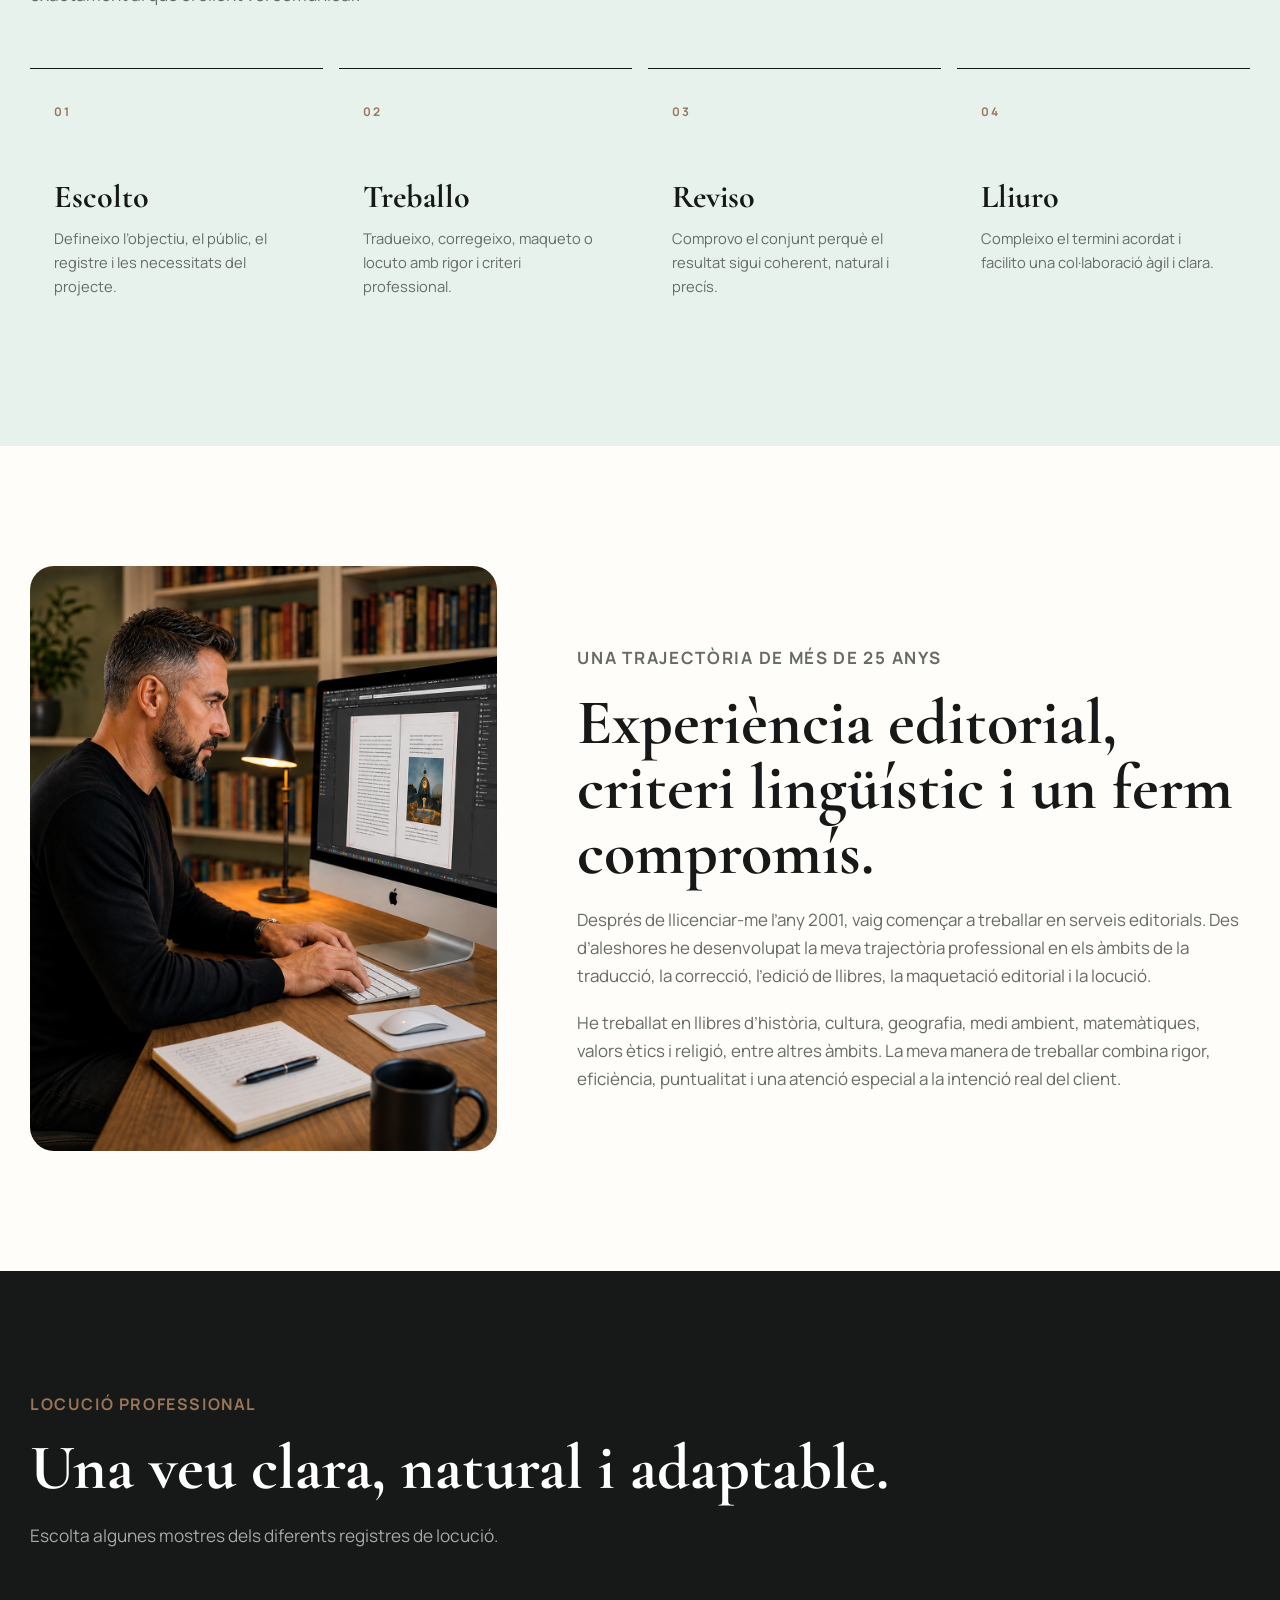
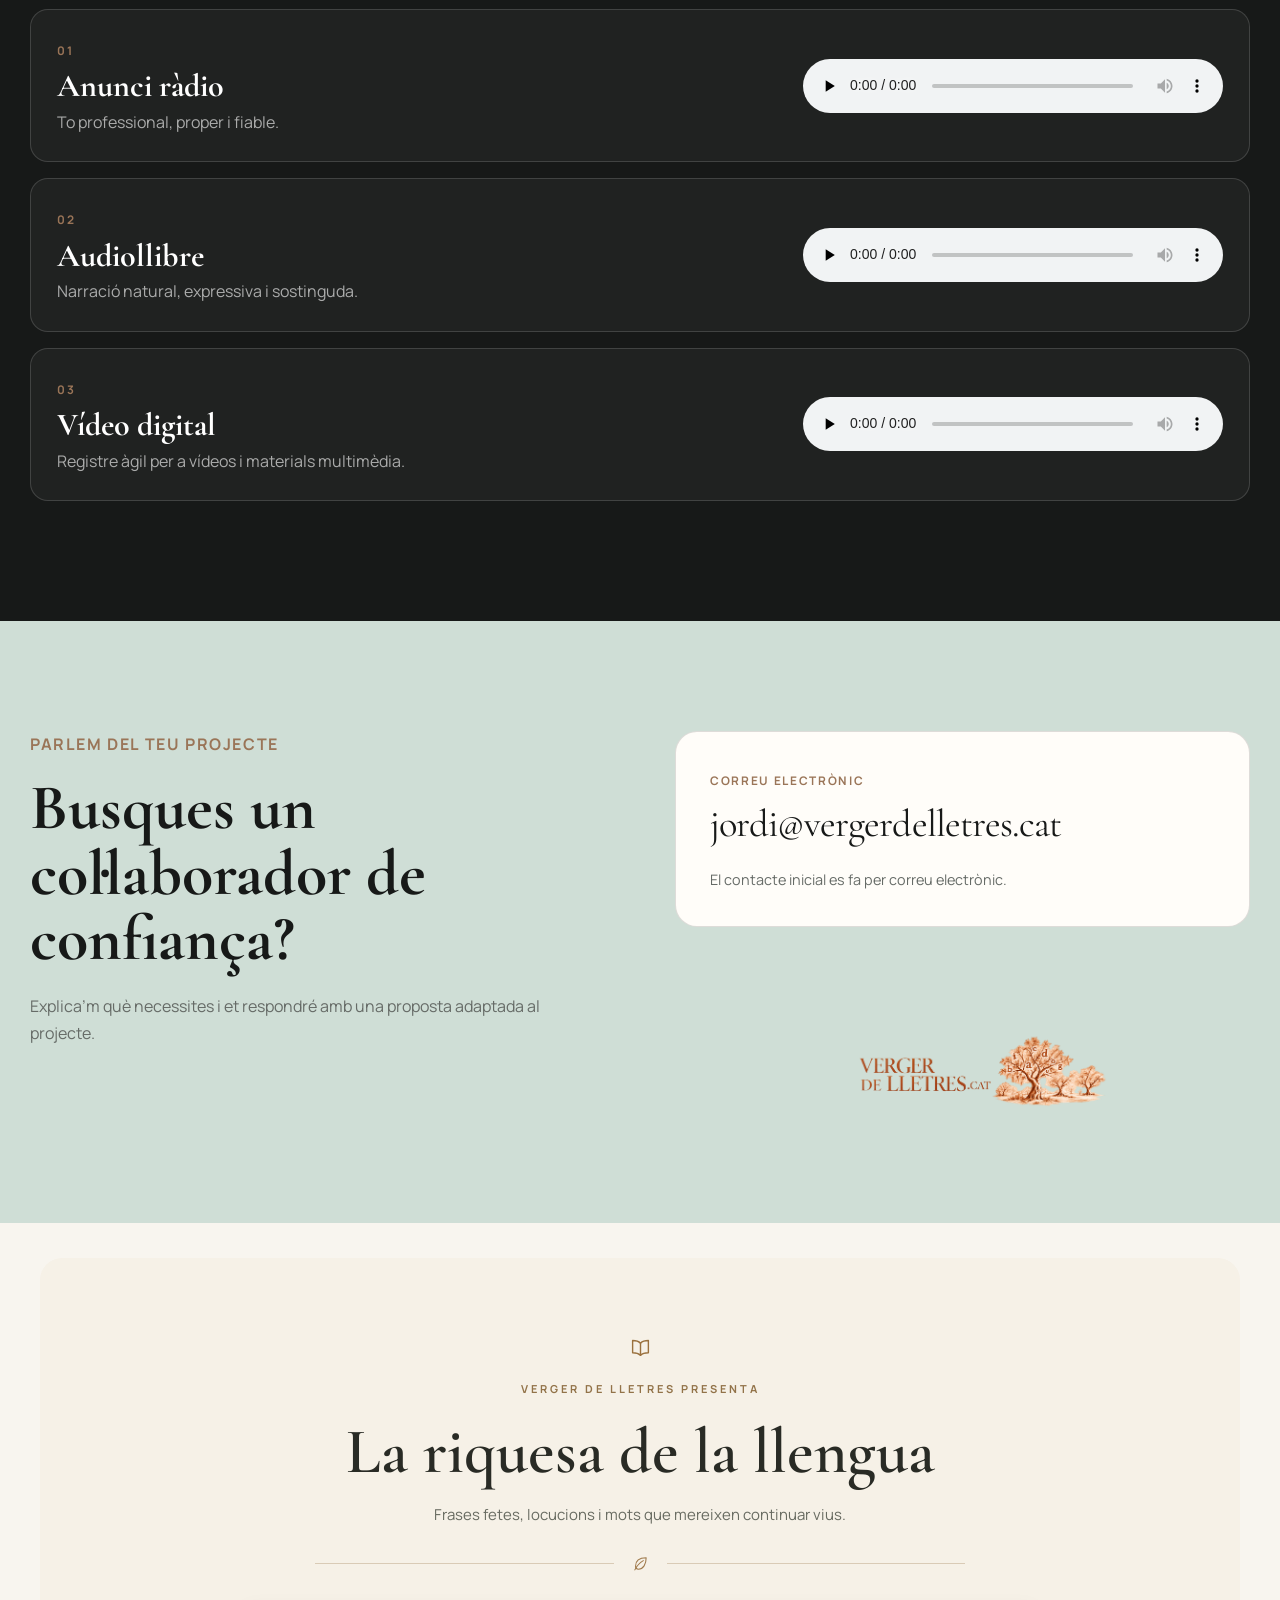
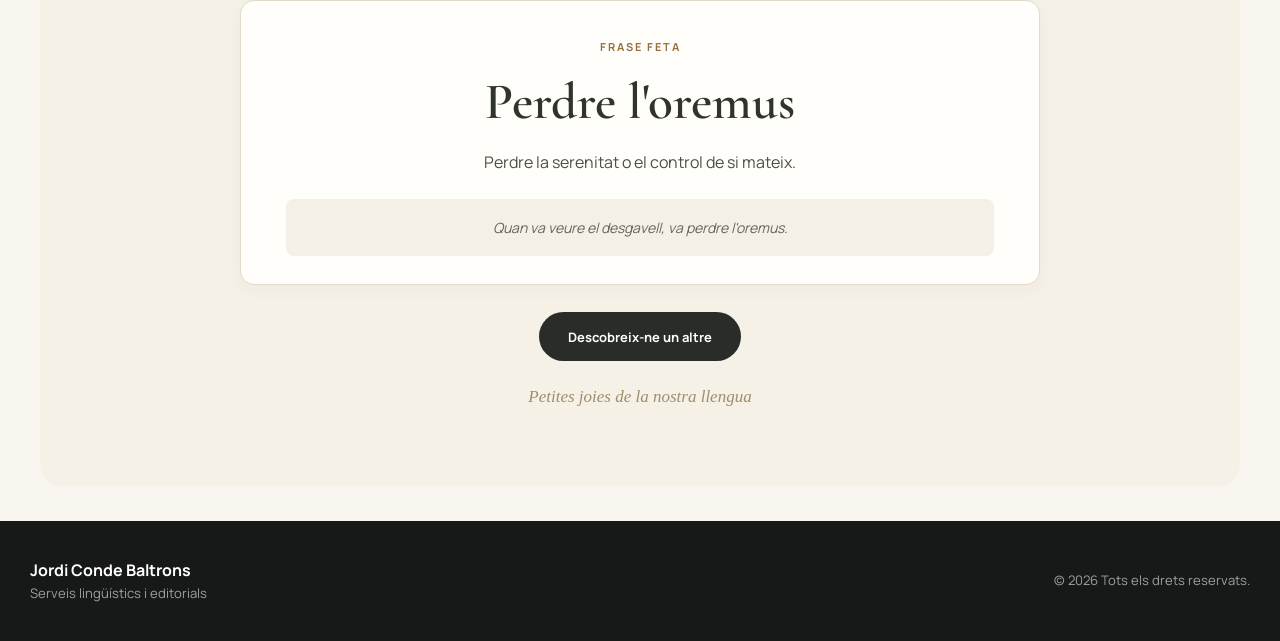
==== commit 4cfd366e: "Update index.html" ====
--- a/index.html
+++ b/index.html
@@ -159,8 +159,11 @@
     </div>
 
     <div class="riquesa-divider" aria-hidden="true">
-      <span>❧</span>
-    </div>
+  <svg width="17" height="17" viewBox="0 0 24 24" fill="none" stroke="currentColor" stroke-width="1.5" stroke-linecap="round" stroke-linejoin="round">
+    <path d="M20 4C10 4 5 9 5 16c0 2 1 4 4 4 7 0 11-7 11-16Z"/>
+    <path d="M4 21c3-6 7-10 12-13"/>
+  </svg>
+</div>
 
     <div class="riquesa-card" aria-live="polite">
 
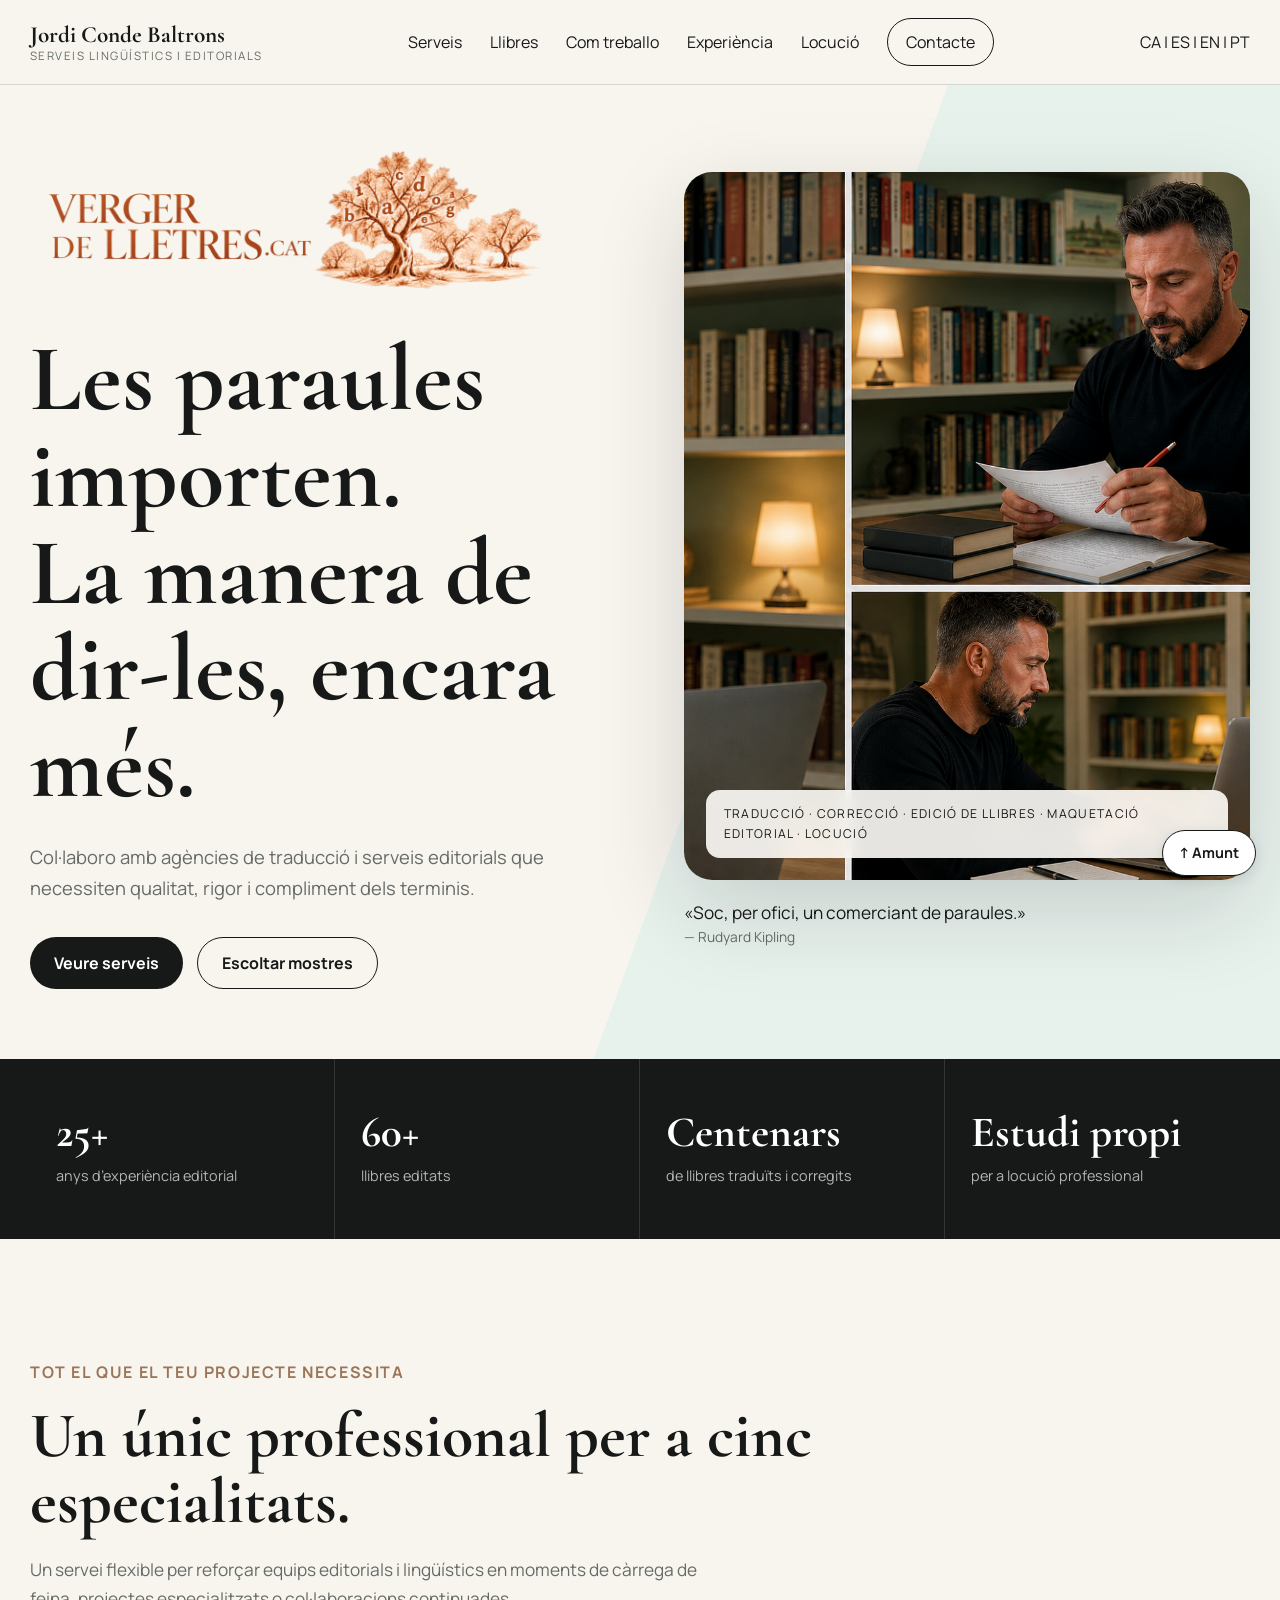
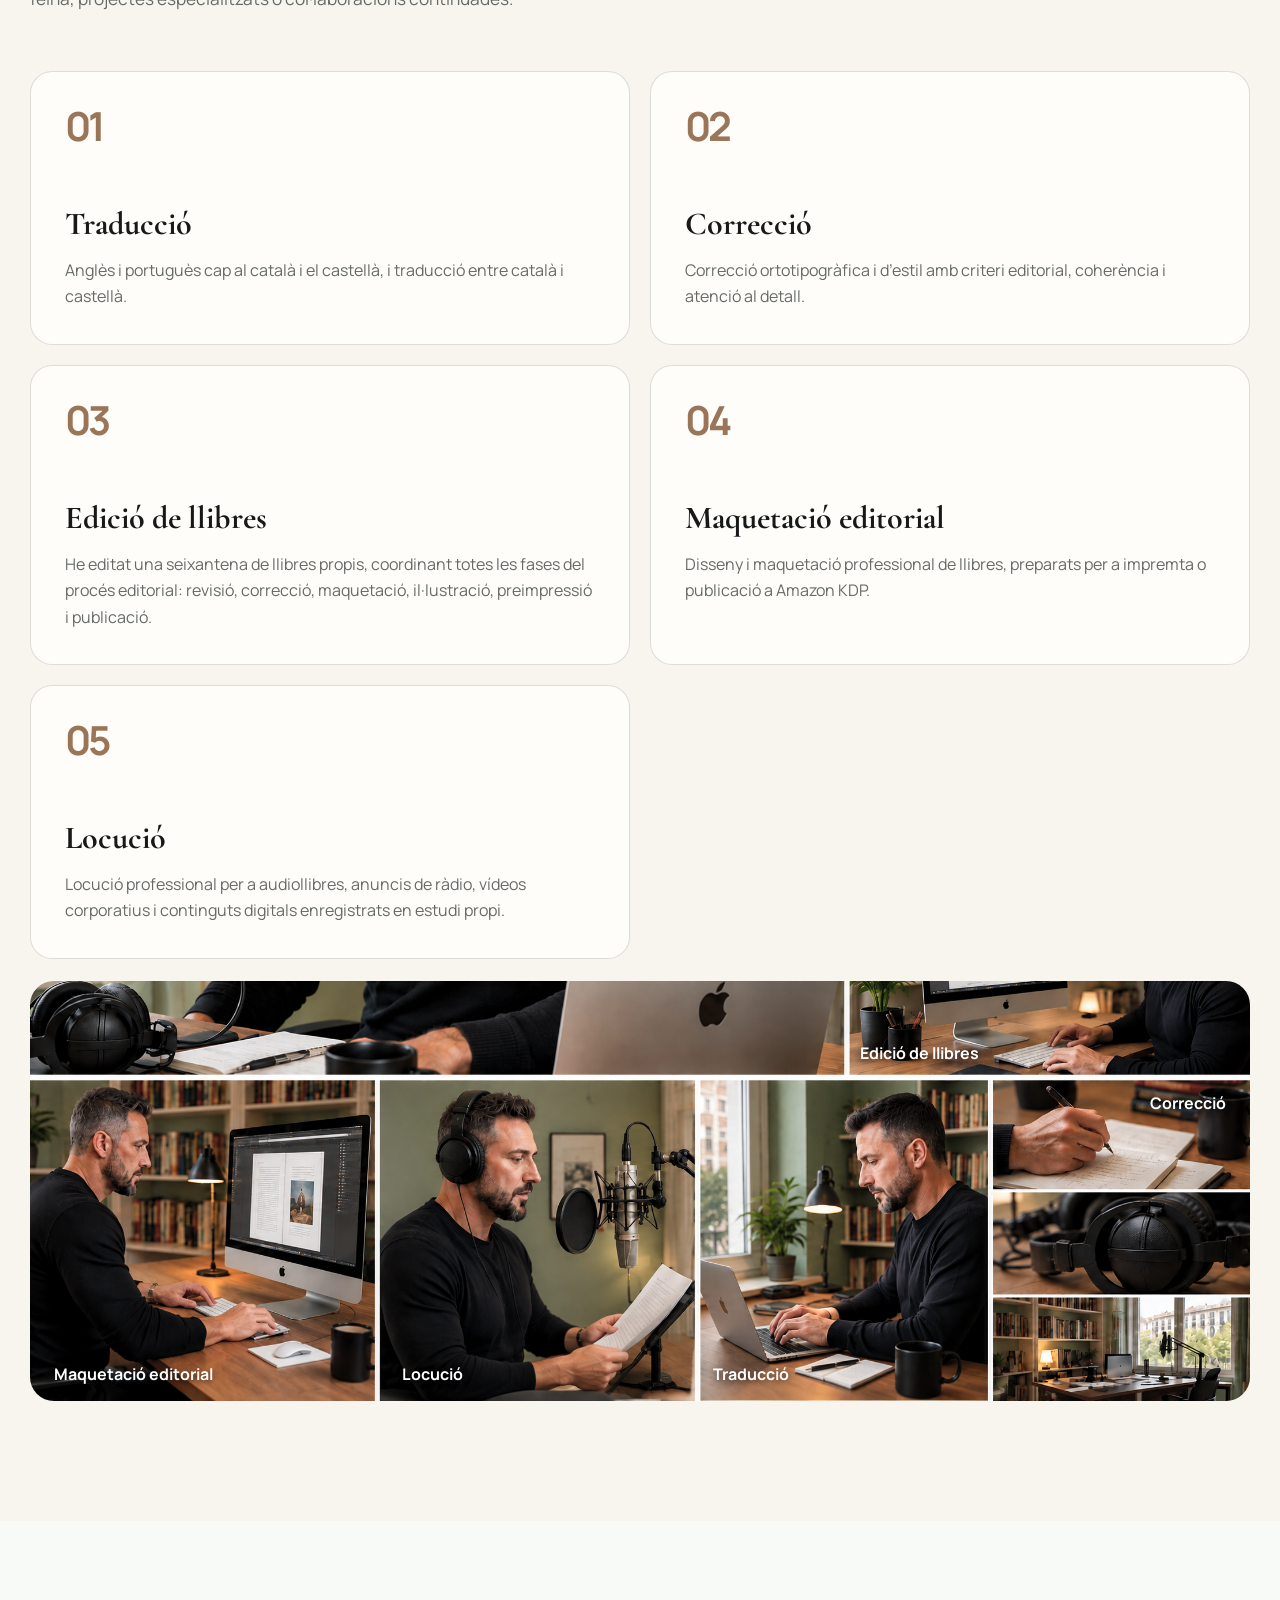
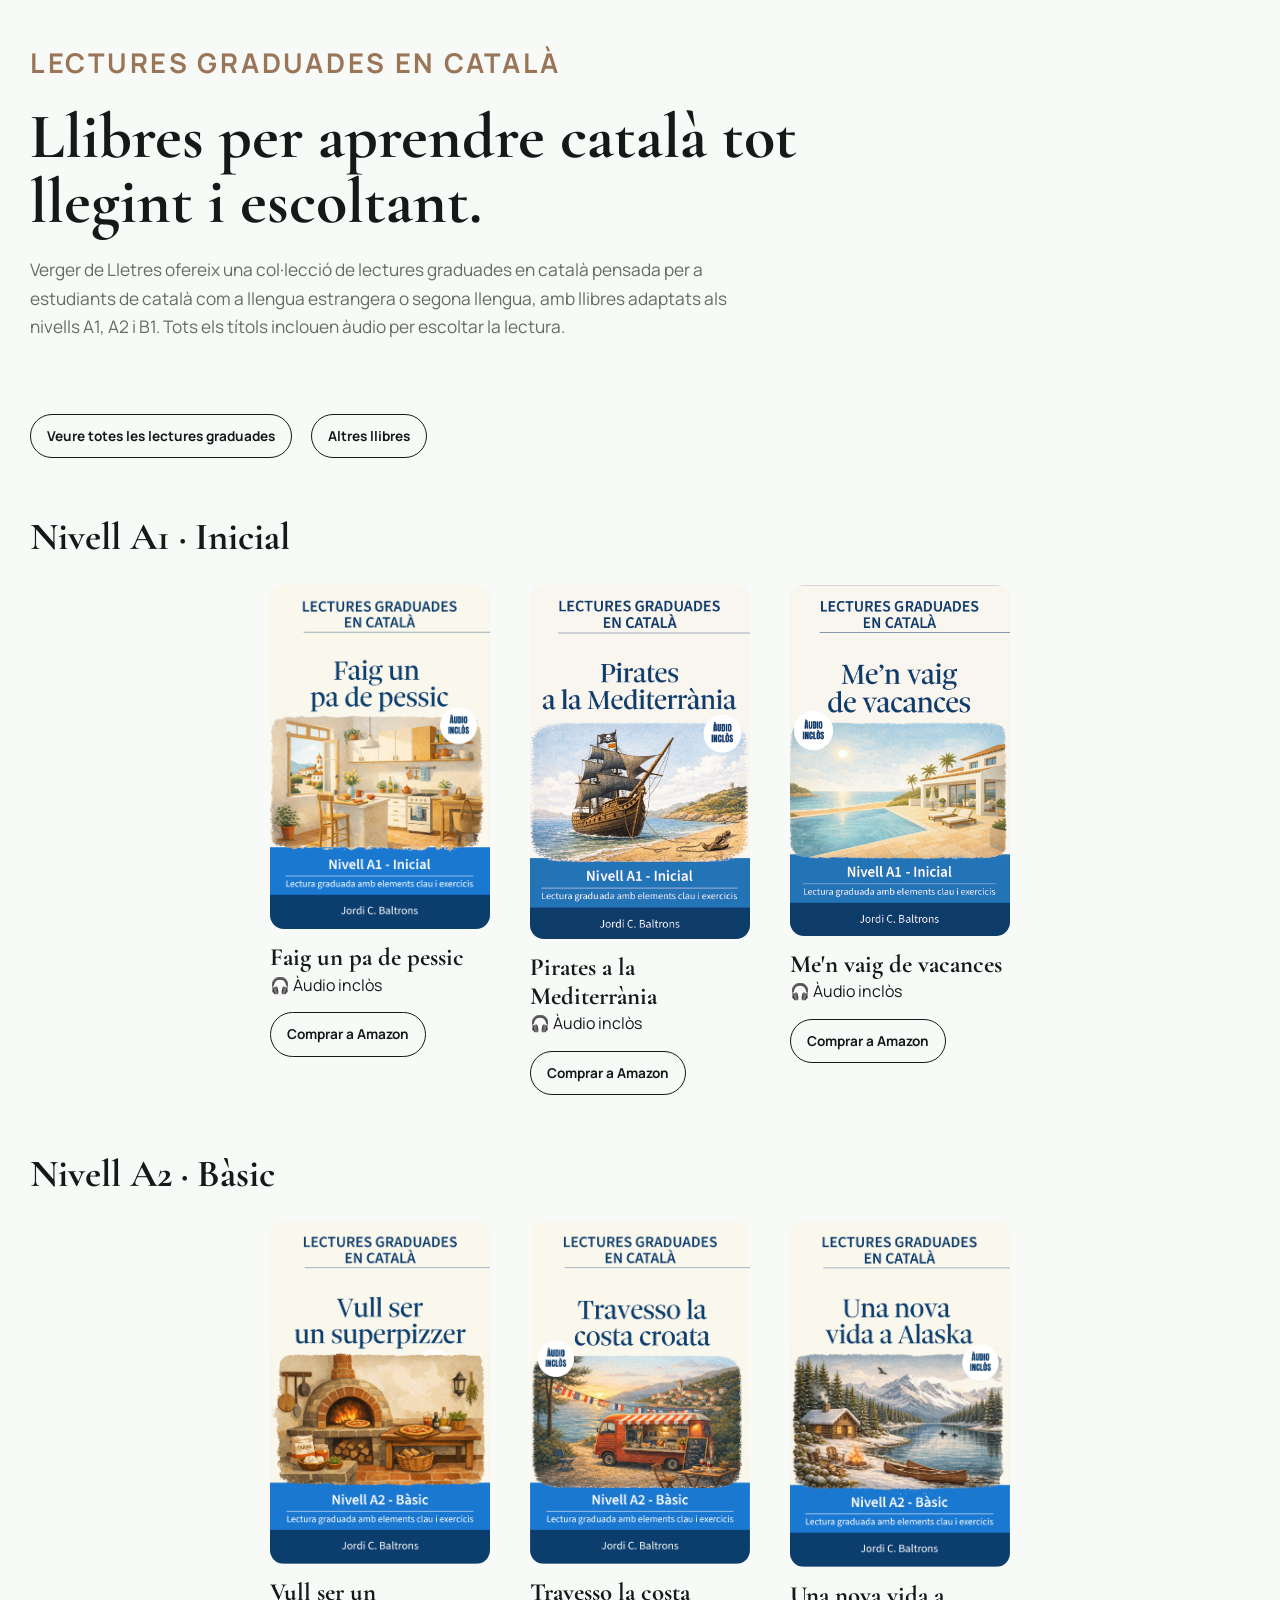
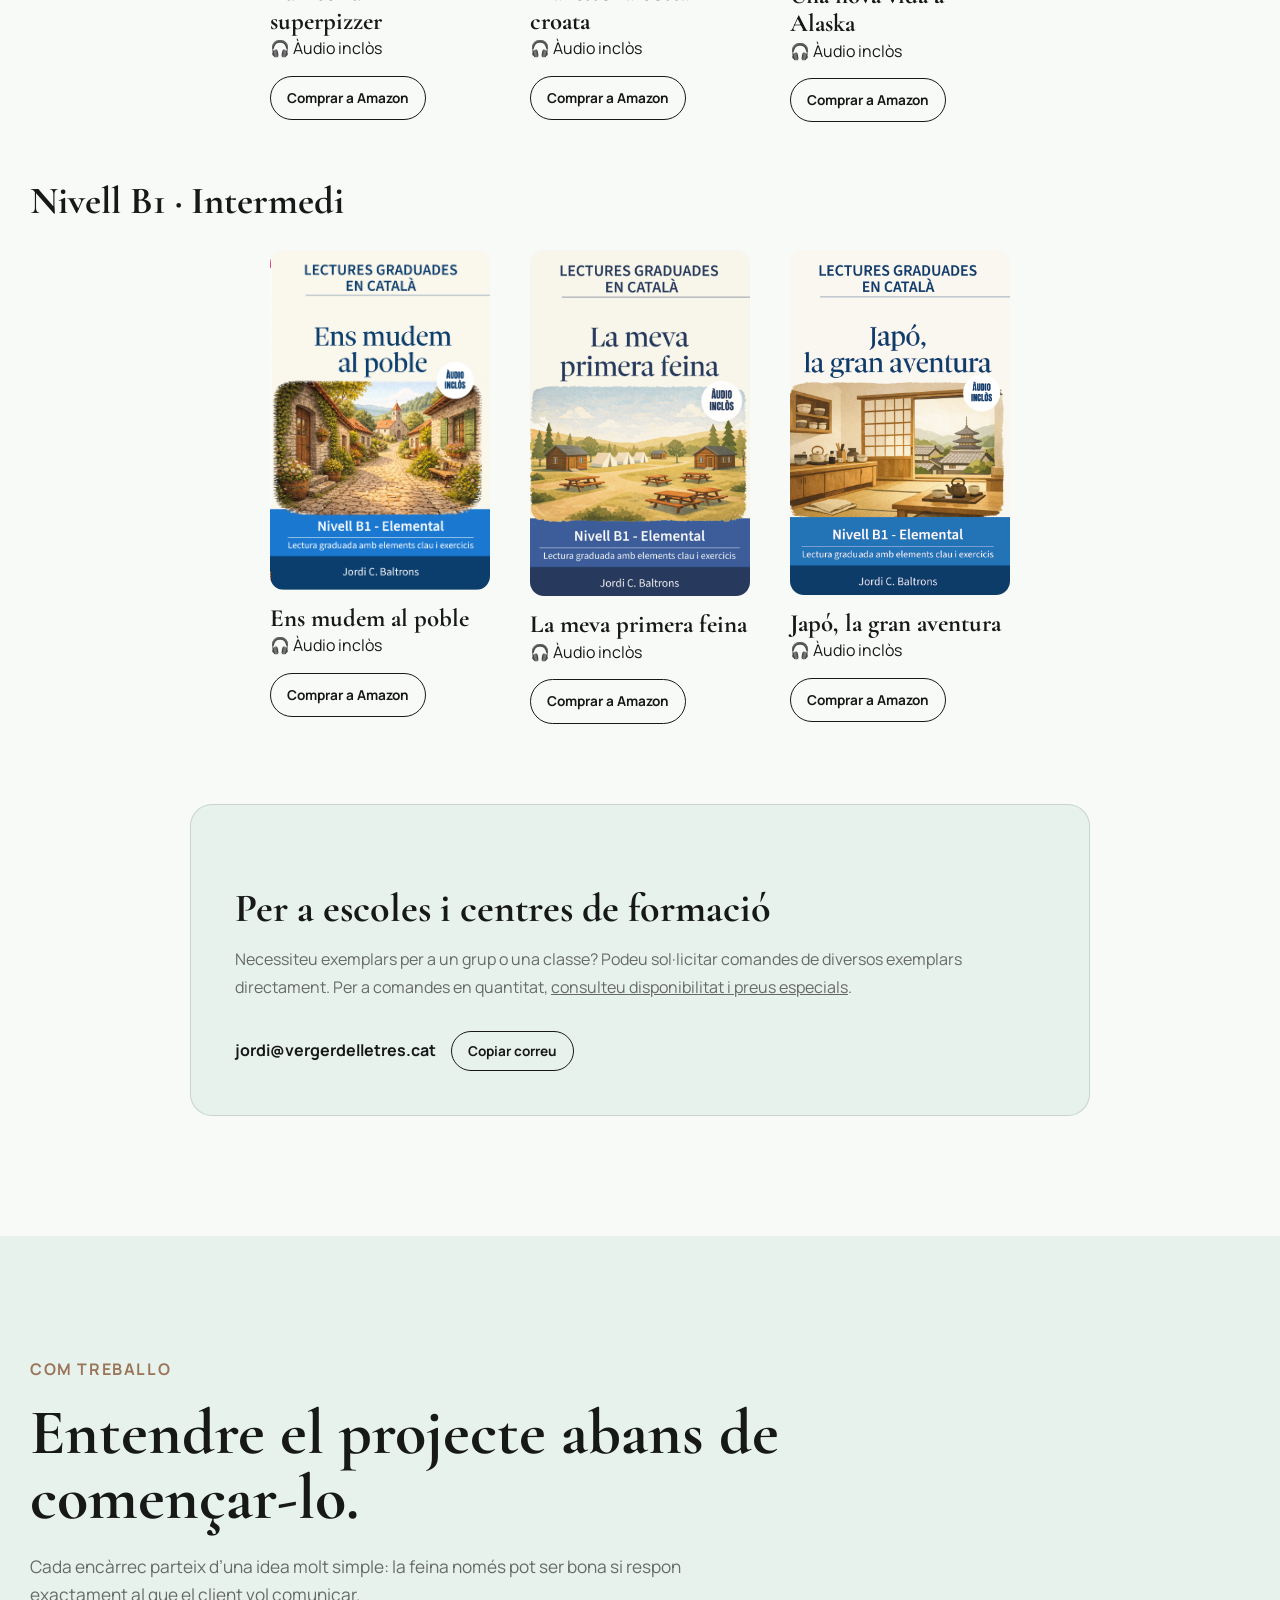
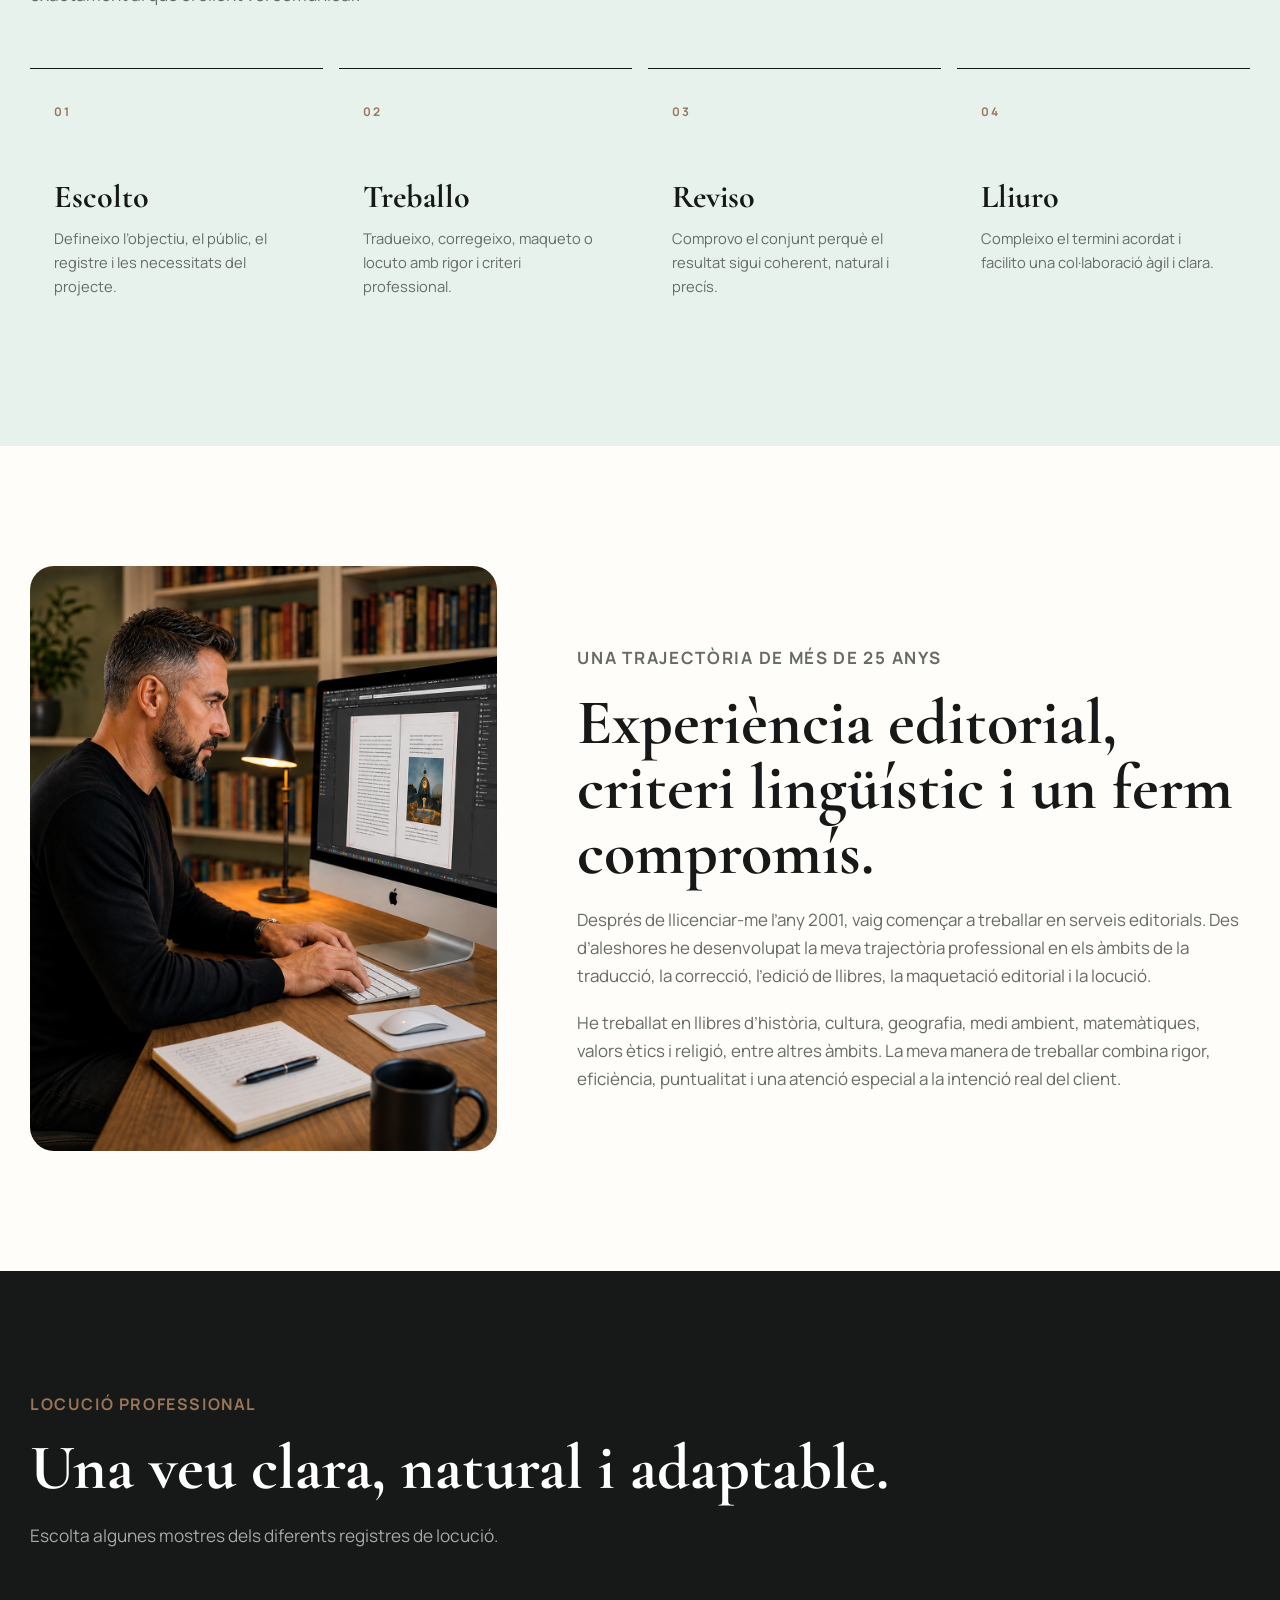
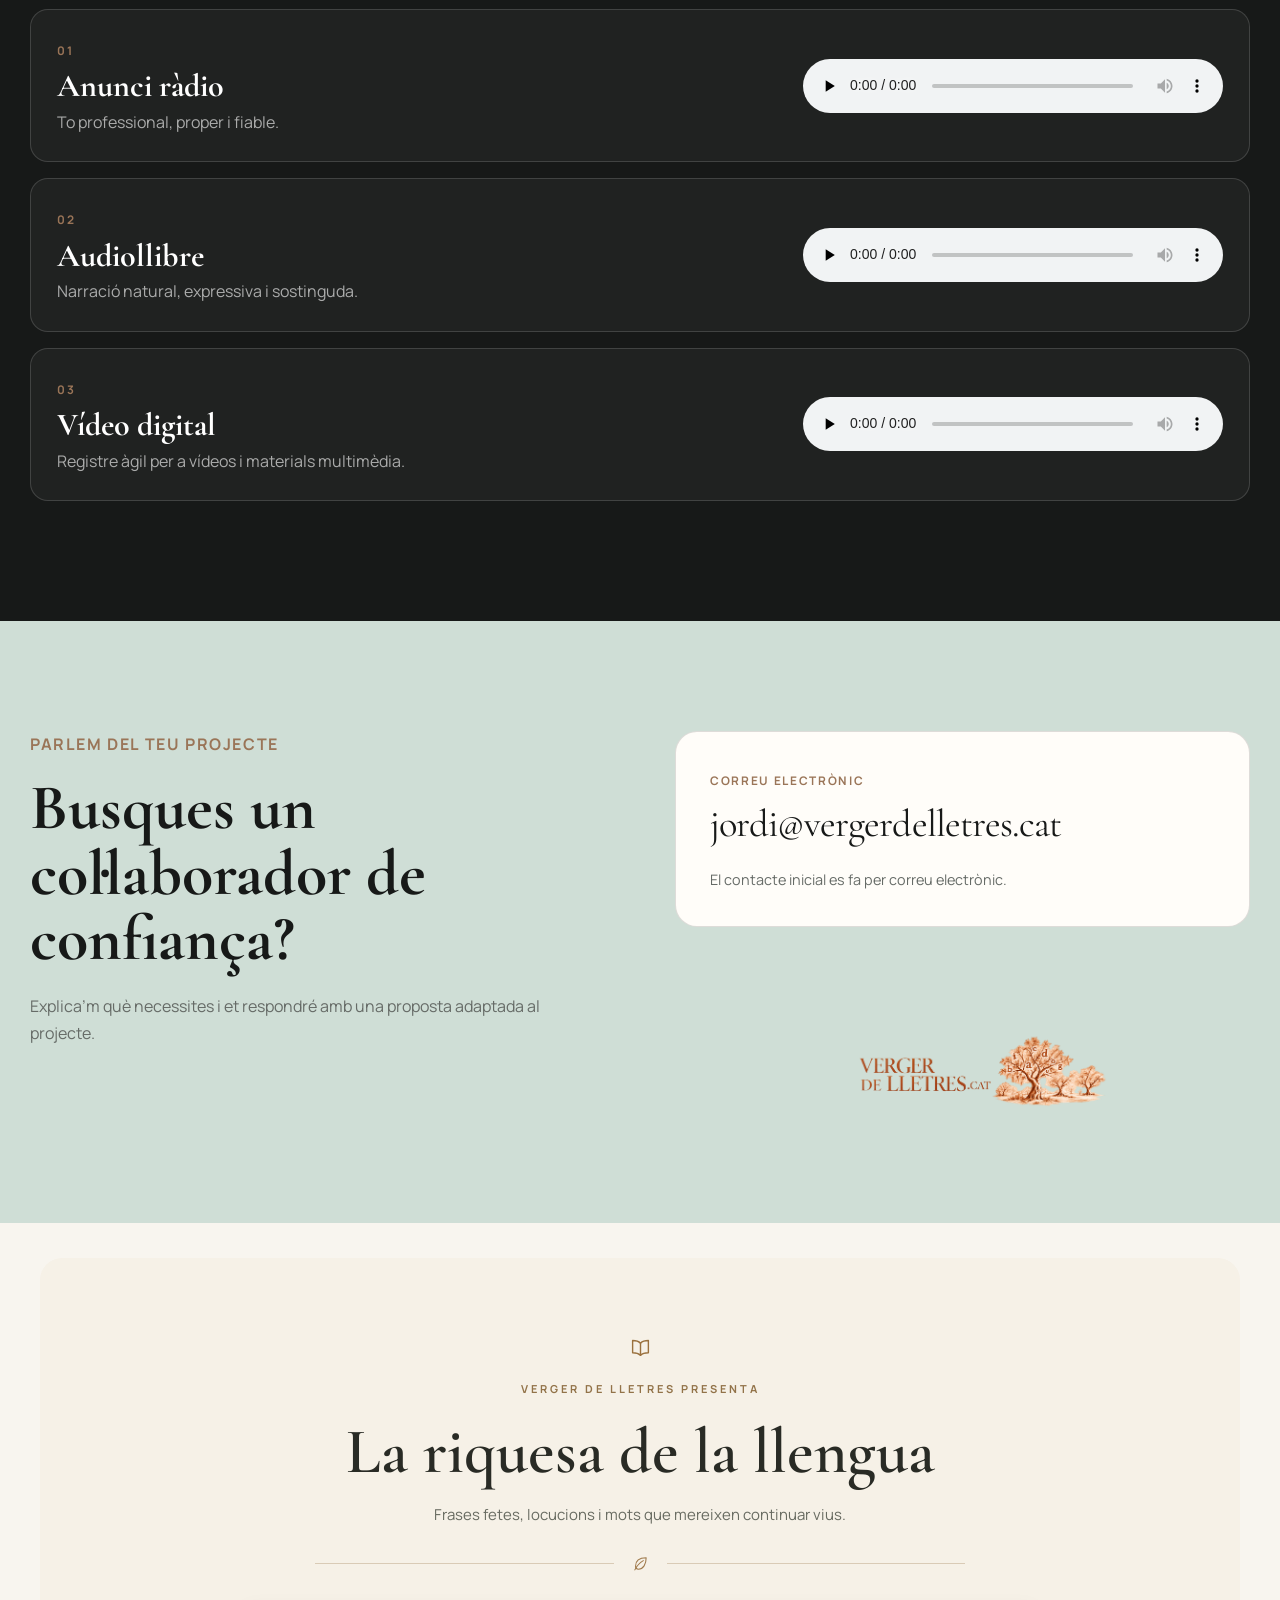
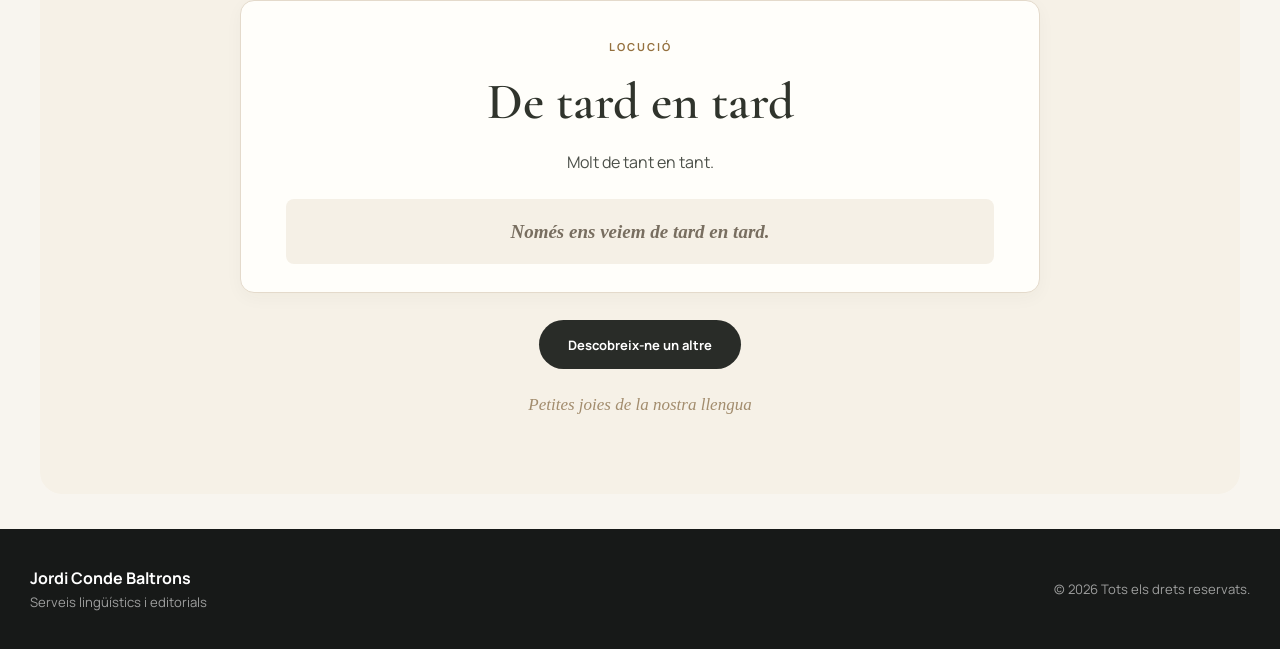
==== commit c372e0e5: "Update index.html" ====
--- a/index.html
+++ b/index.html
@@ -11,7 +11,7 @@
   <span>— Rudyard Kipling</span>
 </div></div></div></section>
 <section class="proof"><div class="wrap proof-grid"><article><strong>25+</strong><span>anys d’experiència editorial</span></article><article><strong>60+</strong><span>llibres editats</span></article><article><strong>Centenars</strong><span>de llibres traduïts i corregits</span></article><article><strong>Estudi propi</strong><span>per a locució professional</span></article></div></section>
-<section class="section" id="serveis"><div class="wrap"><div class="section-head reveal"><p class="kicker">En què et puc ajudar?</p><h2>Un únic professional per a cinc especialitats.</h2><p>Un servei flexible per reforçar equips editorials i lingüístics en moments de càrrega de feina, projectes especialitzats o col·laboracions continuades.</p></div><div class="service-grid"><a class="service-card reveal service-link" href="serveis.html#traduccio">
+<section class="section" id="serveis"><div class="wrap"><div class="section-head reveal"><p class="kicker">Tot el que el teu projecte necessita</p><h2>Un únic professional per a cinc especialitats.</h2><p>Un servei flexible per reforçar equips editorials i lingüístics en moments de càrrega de feina, projectes especialitzats o col·laboracions continuades.</p></div><div class="service-grid"><a class="service-card reveal service-link" href="serveis.html#traduccio">
   <span>01</span>
   <h3>Traducció</h3>
   <p>Anglès i portuguès cap al català i el castellà, i traducció entre català i castellà.</p>
--- a/styles.css
+++ b/styles.css
@@ -1310,11 +1310,13 @@
 
 .riquesa-example {
   background: #f5f0e6;
-  color: #66645e;
+  color: #786e60;
   border-radius: 8px;
   padding: 17px 20px;
-  font-size: 14px;
+  font-family: "Cormorant Garamond", serif;
+  font-size: 19px;
   font-style: italic;
+  font-weight: 700;
   line-height: 1.65;
   margin: 0;
 }
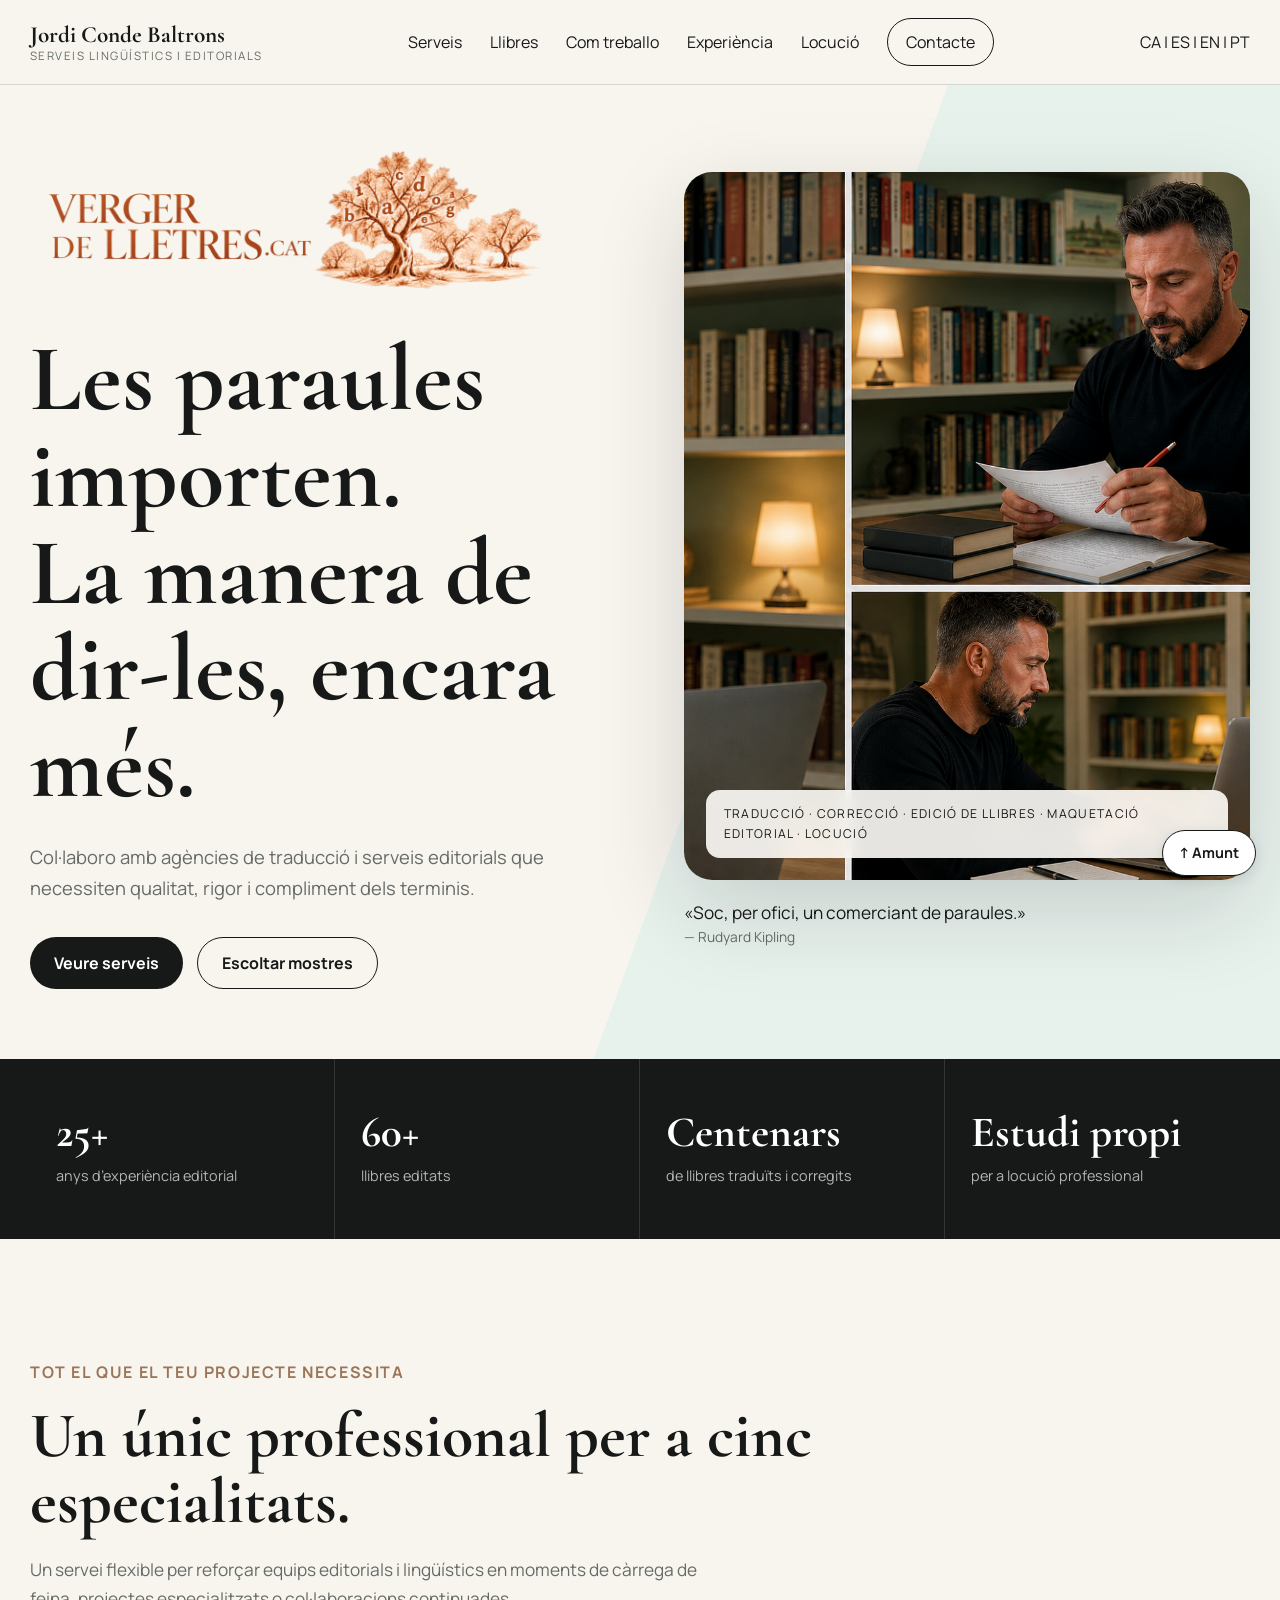
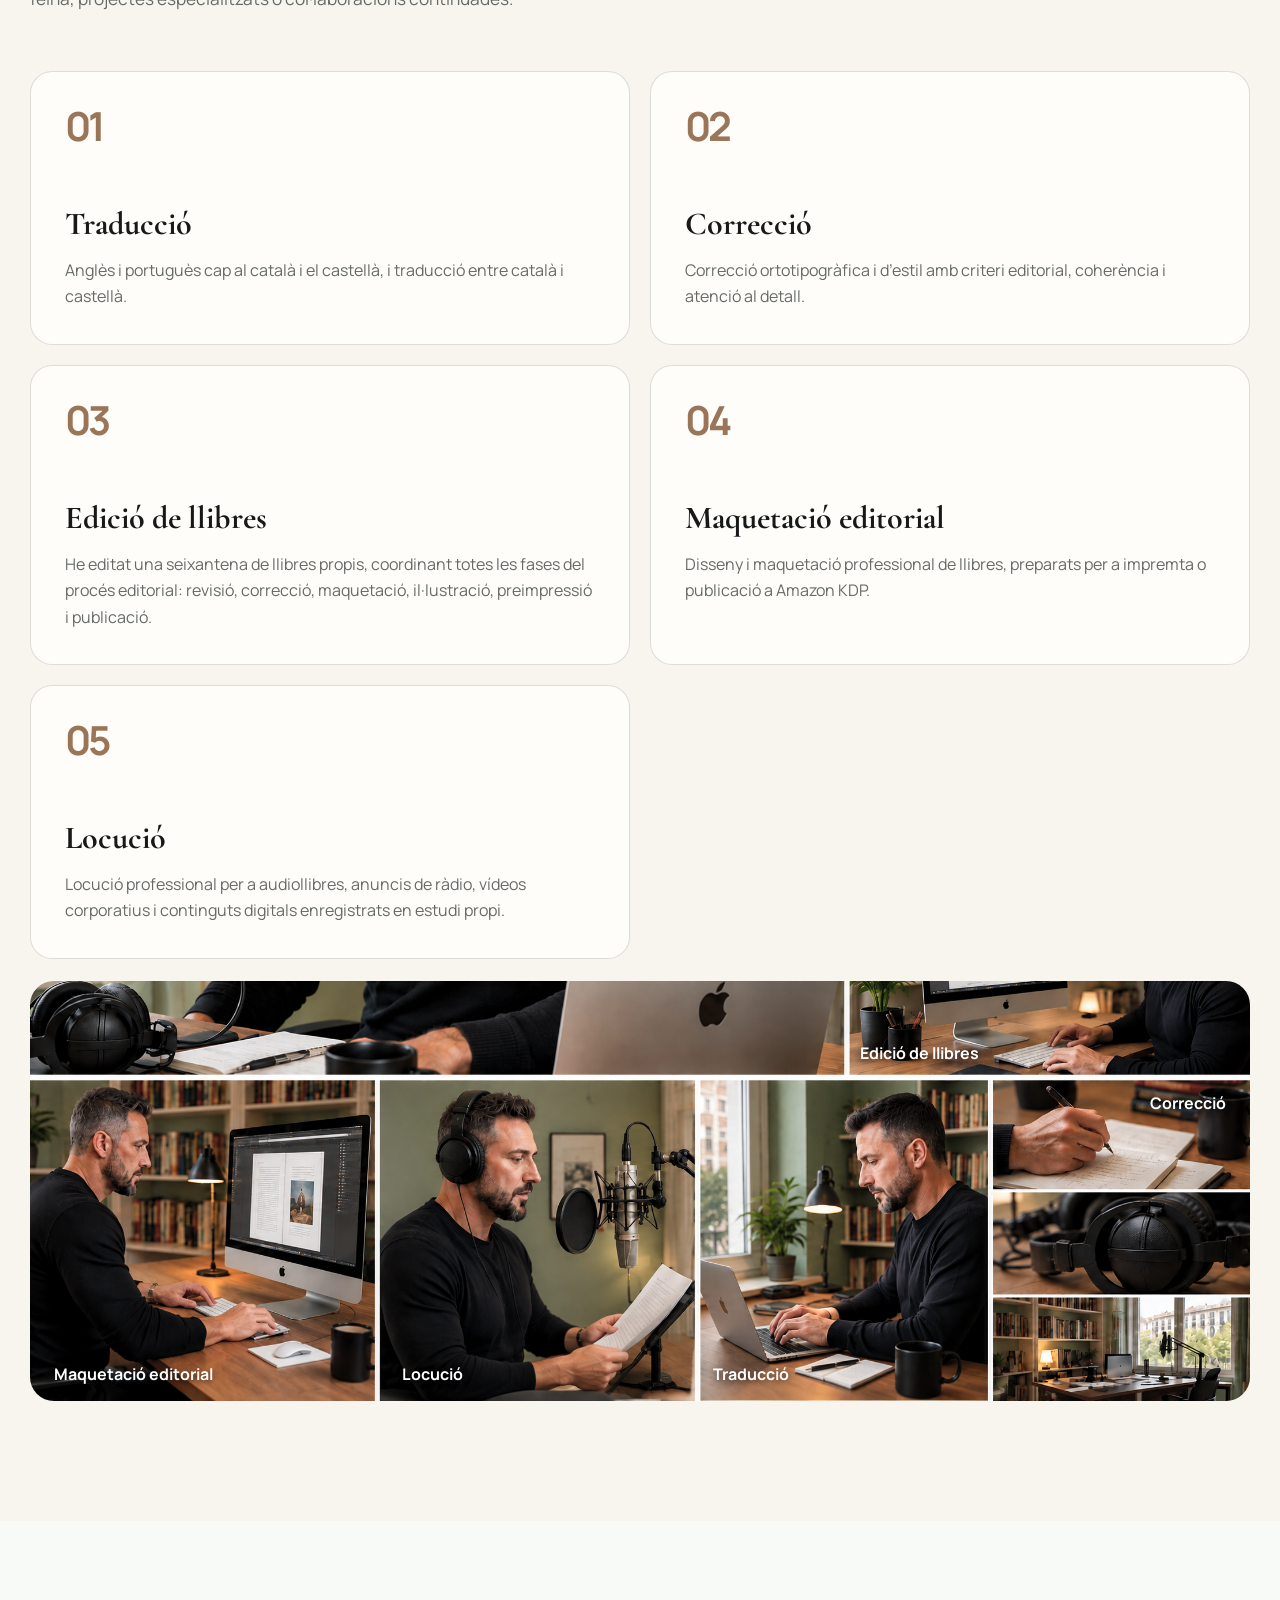
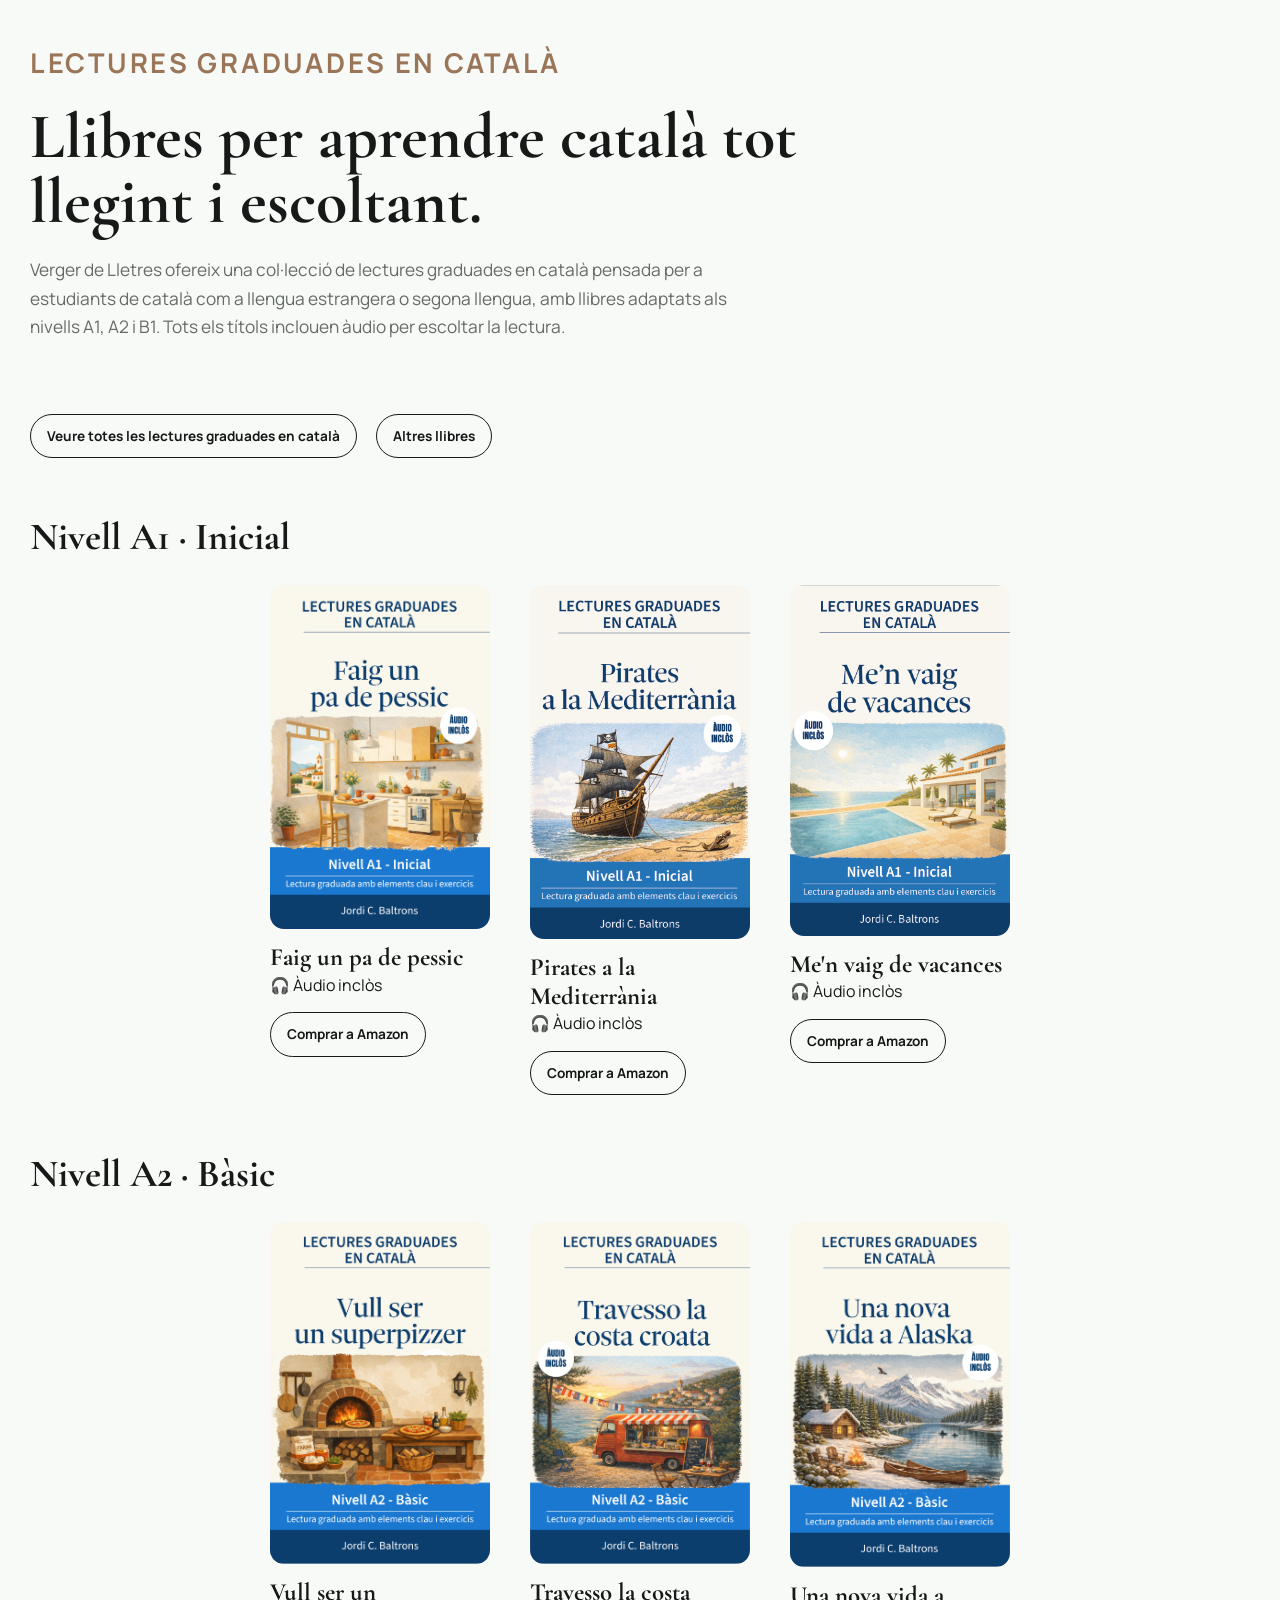
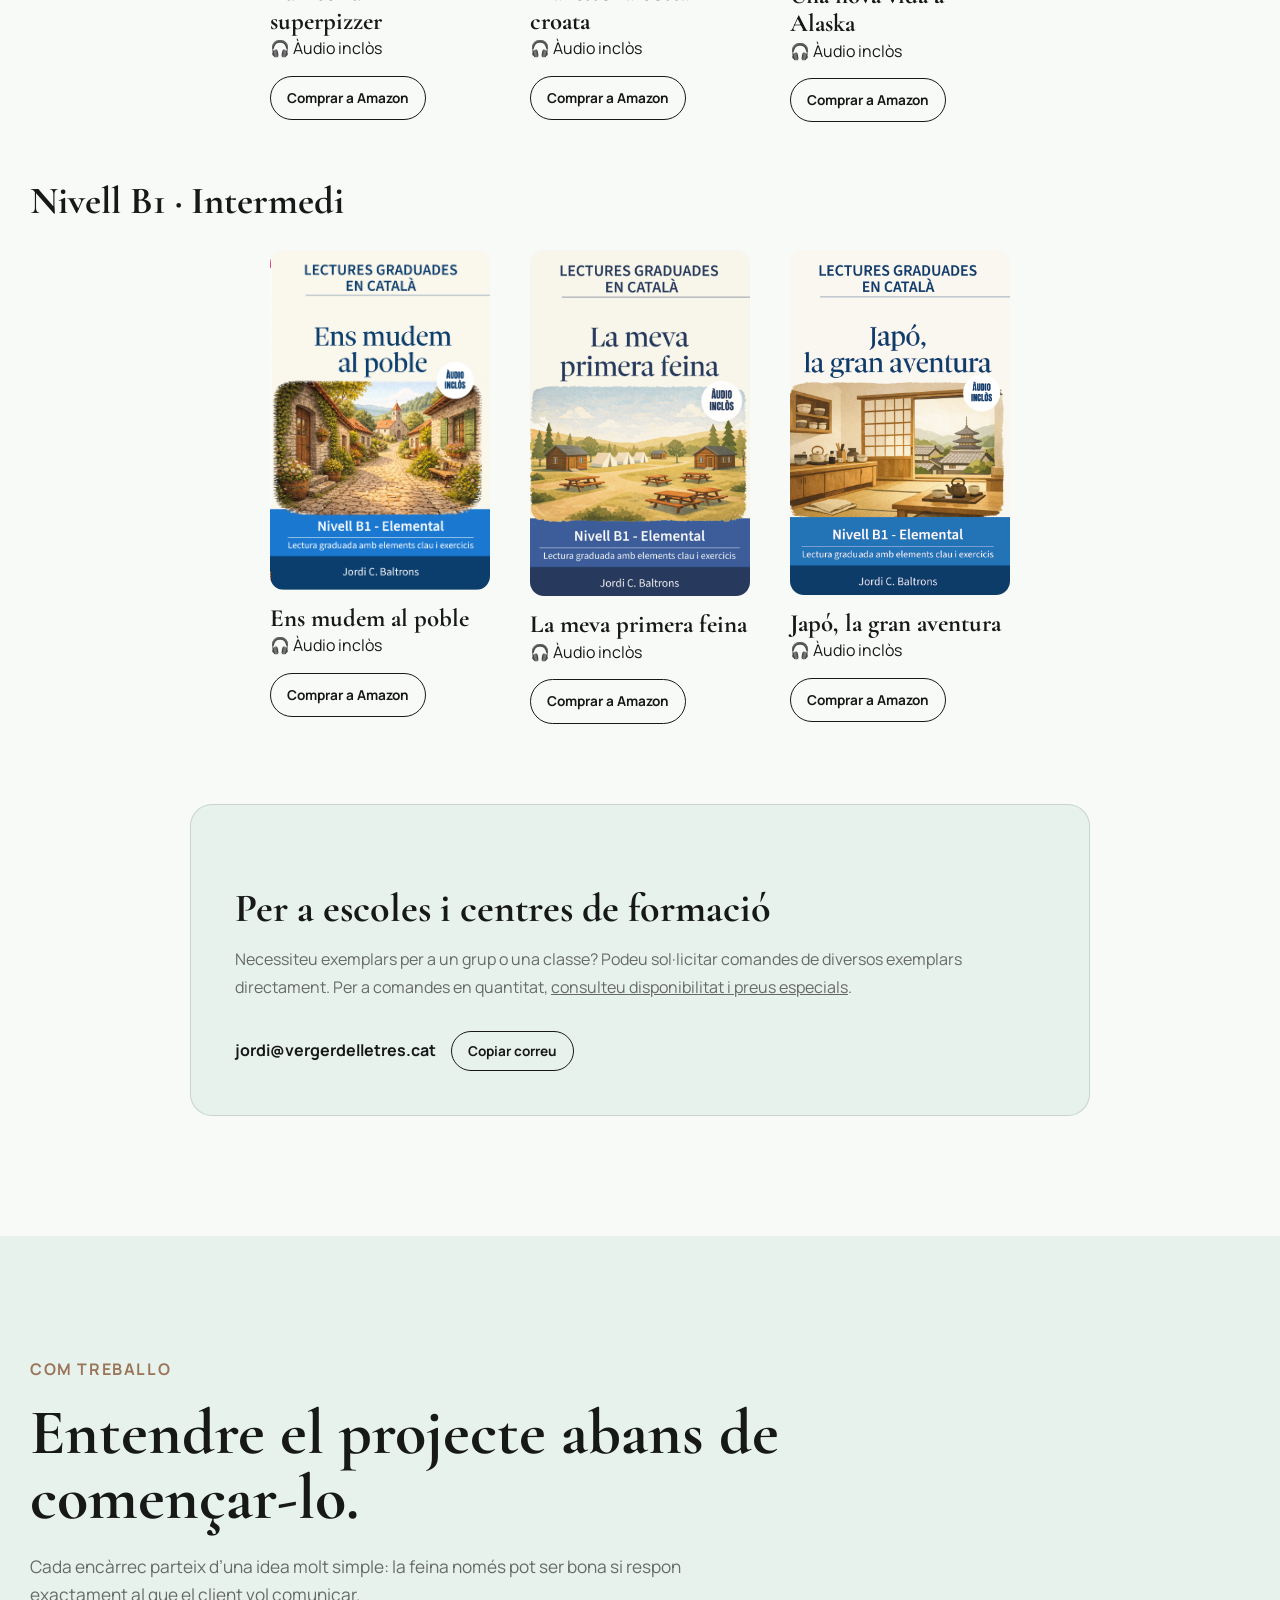
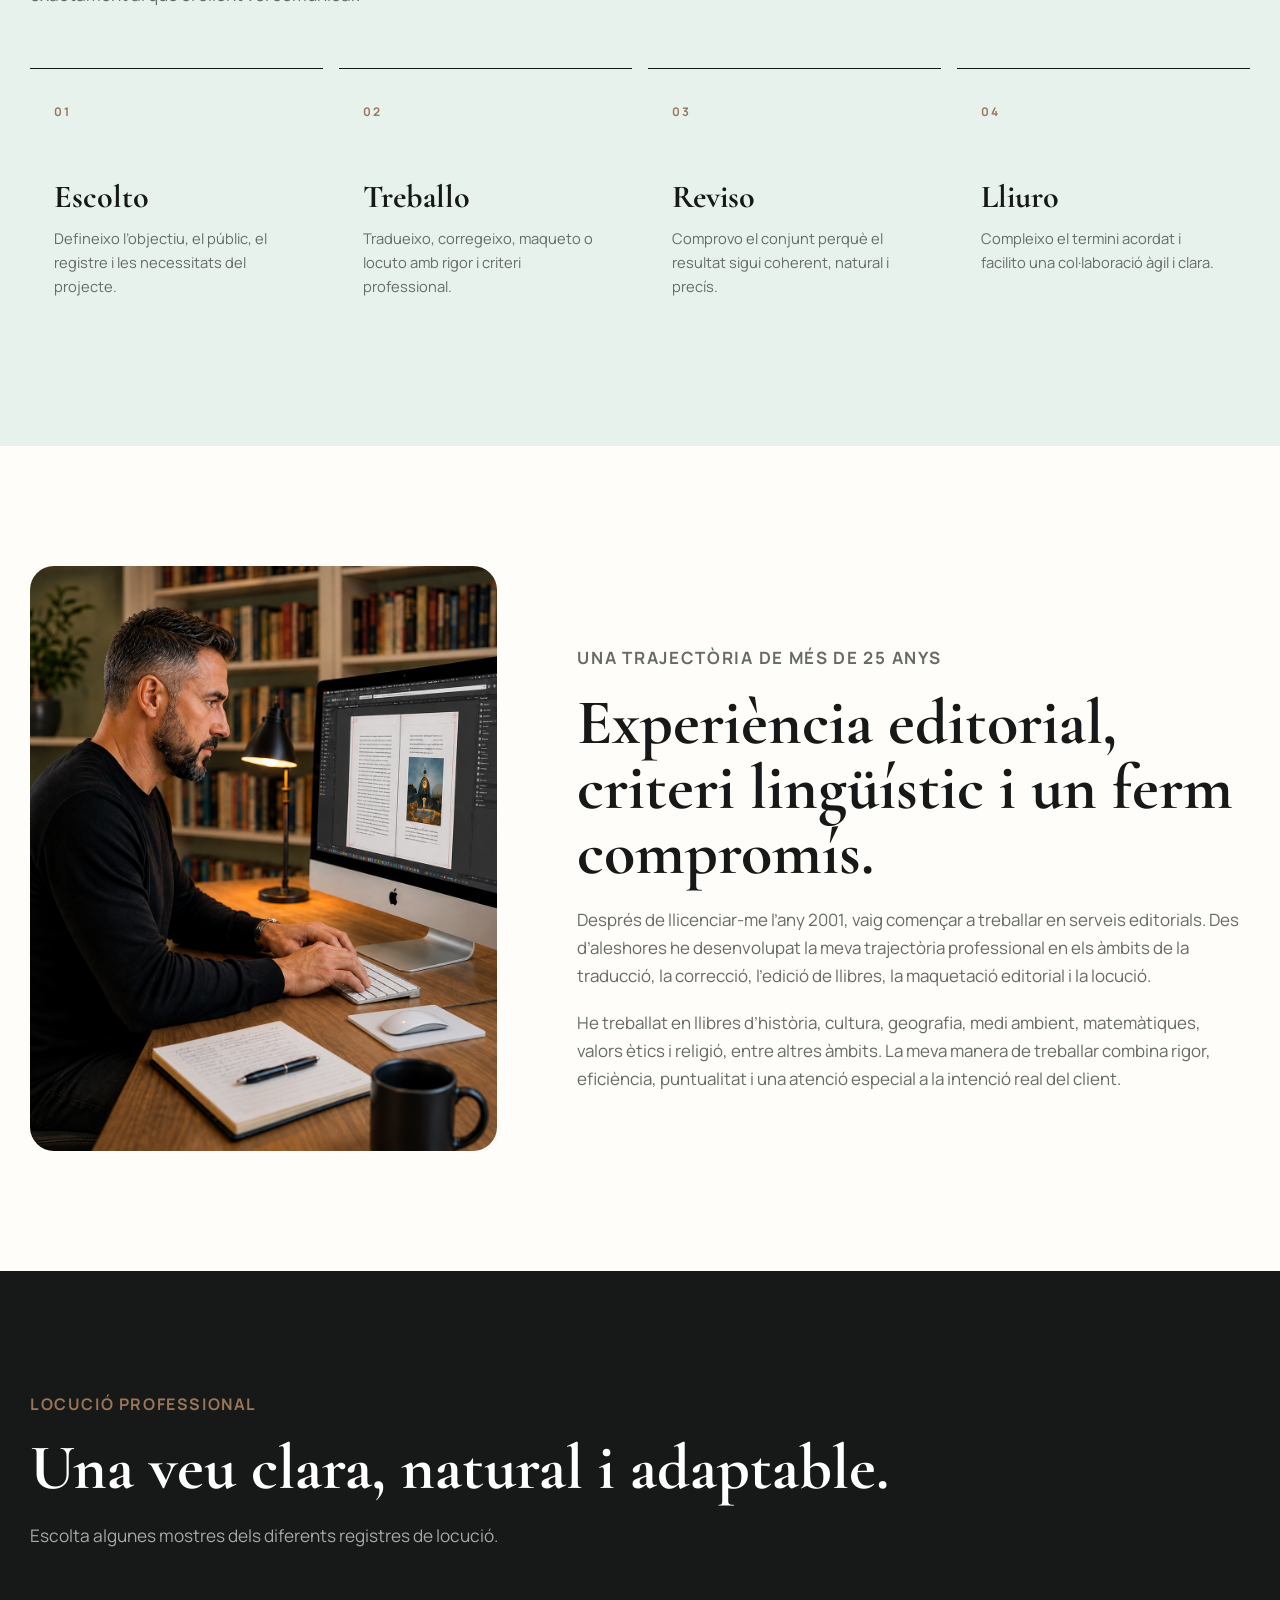
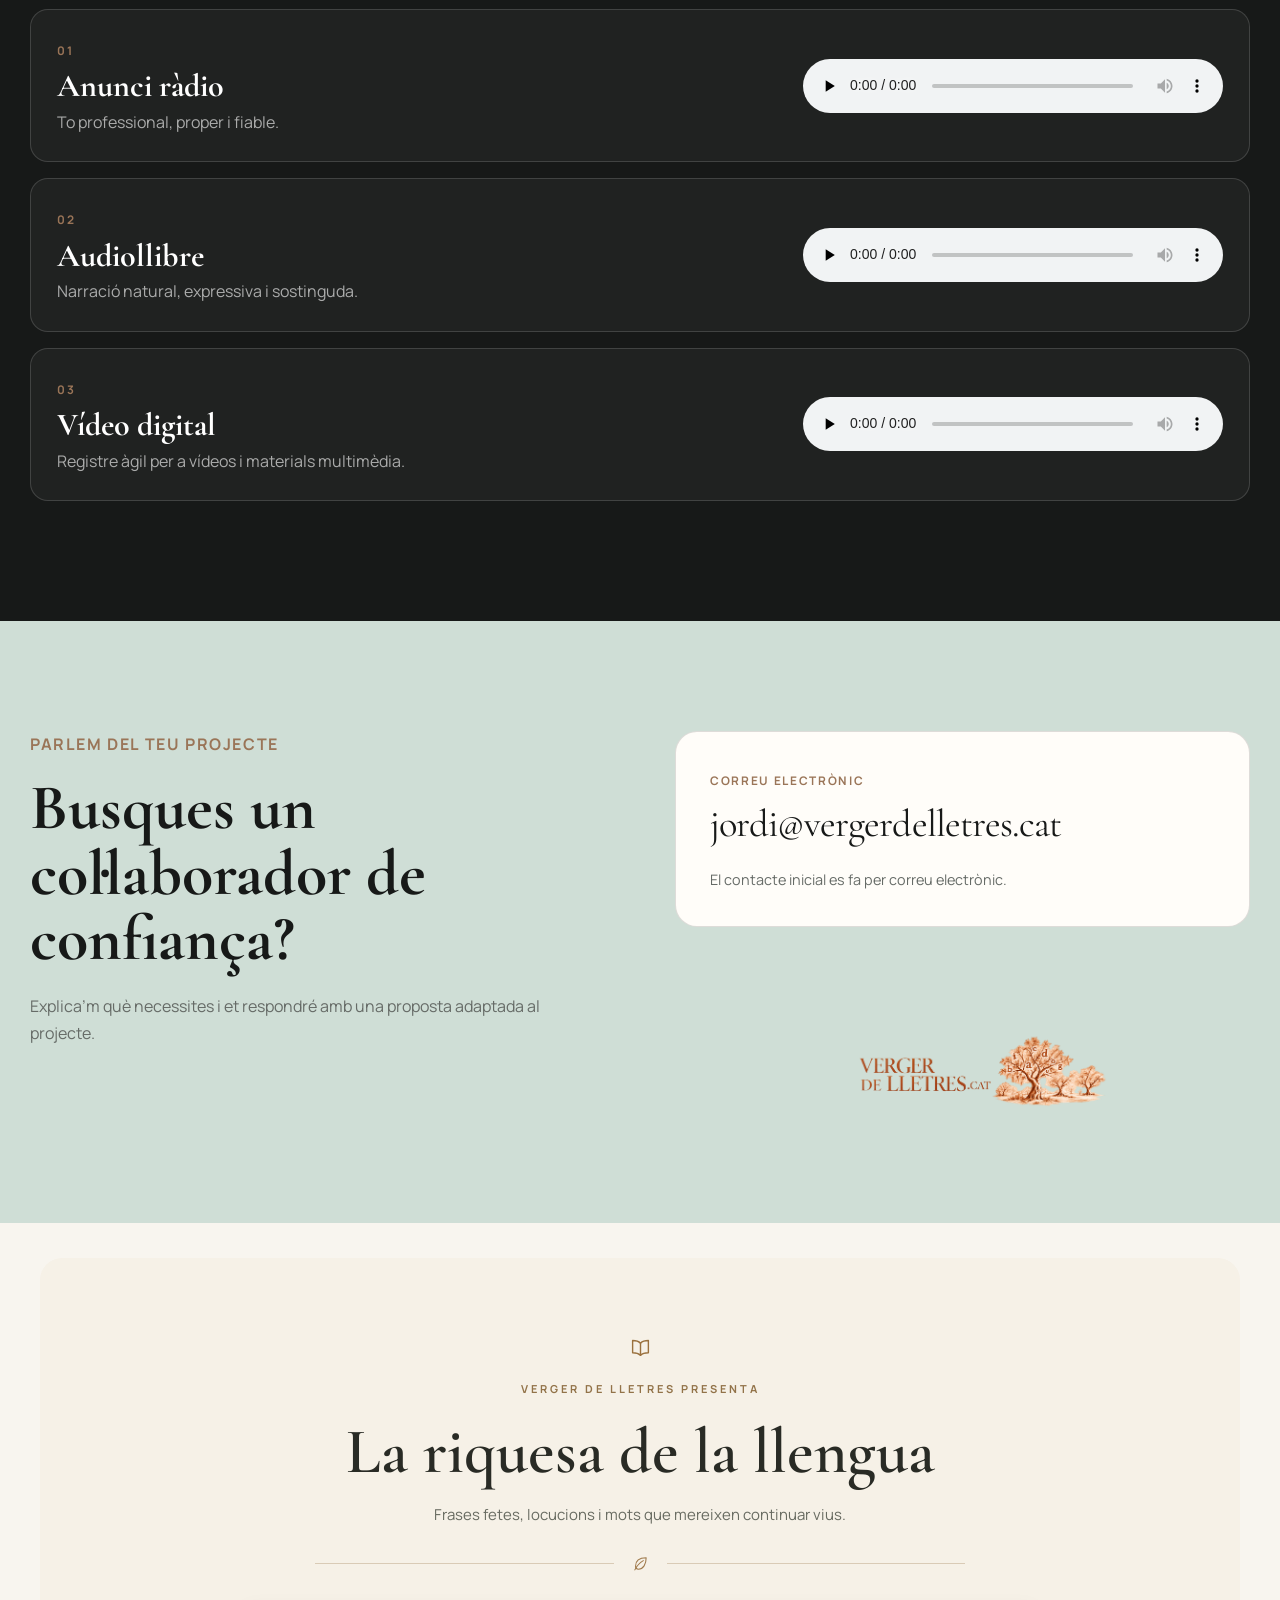
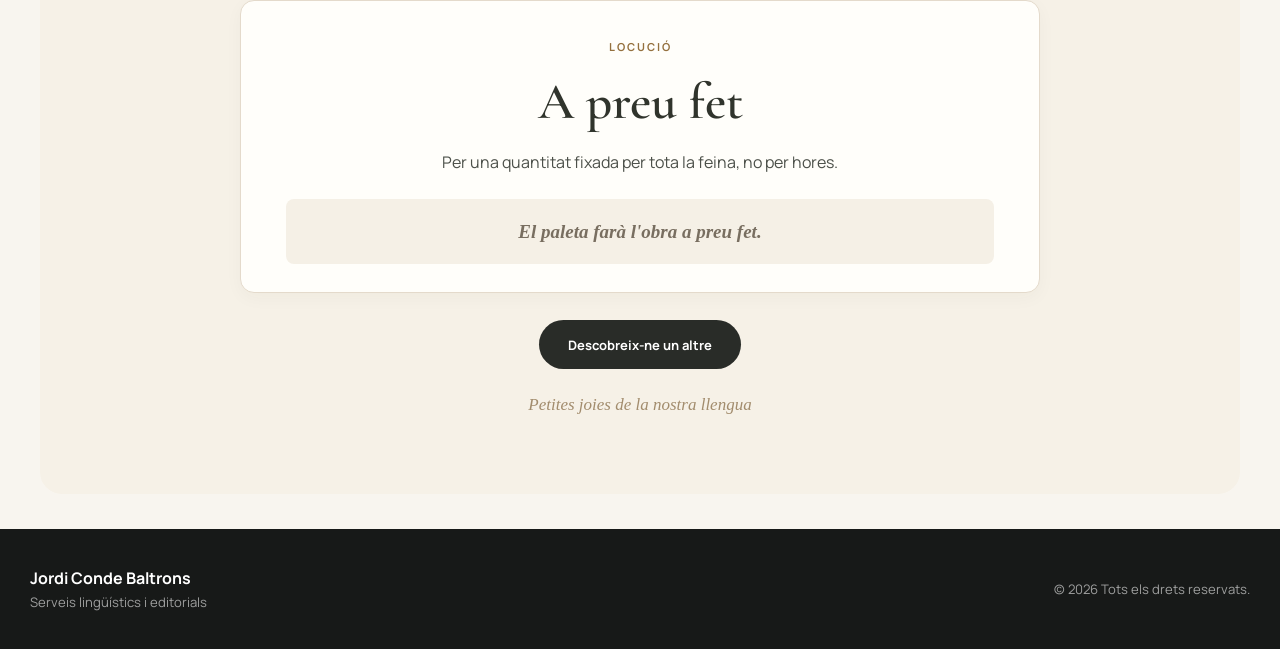
==== commit 1df22fd5: "Update index.html" ====
--- a/index.html
+++ b/index.html
@@ -32,7 +32,7 @@
 <p>Verger de Lletres ofereix una col·lecció de lectures graduades en català pensada per a estudiants de català com a llengua estrangera o segona llengua, amb llibres adaptats als nivells A1, A2 i B1. Tots els títols inclouen àudio per escoltar la lectura.</p>
 </div>
   <p>
-  <a class="book-buy" href="lectures-graduades-catala.html" target="_blank" rel="noopener">Veure totes les lectures graduades</a>
+  <a class="book-buy" href="lectures-graduades-catala.html" target="_blank" rel="noopener">Veure totes les lectures graduades en català</a>
   <a class="book-buy" href="altres-llibres.html">Altres llibres</a>
 </p>
   <div class="books-level reveal">
